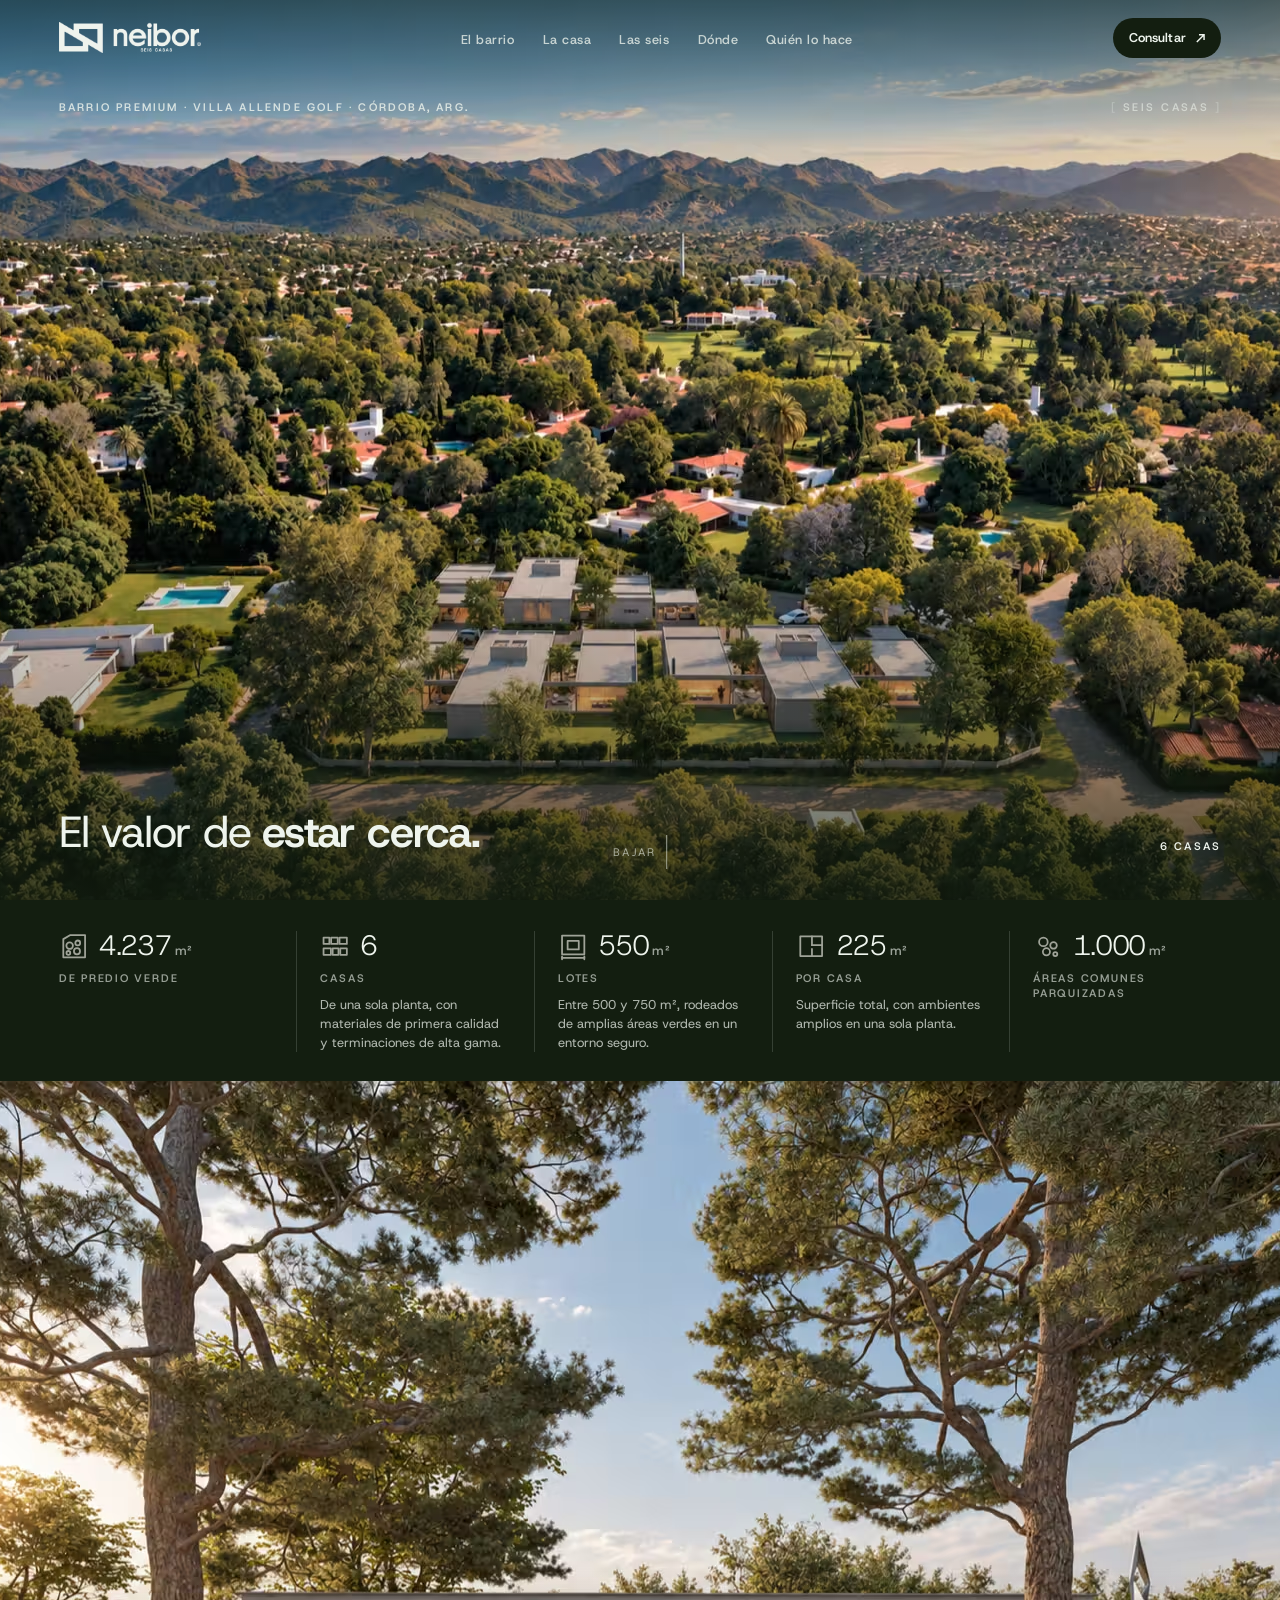
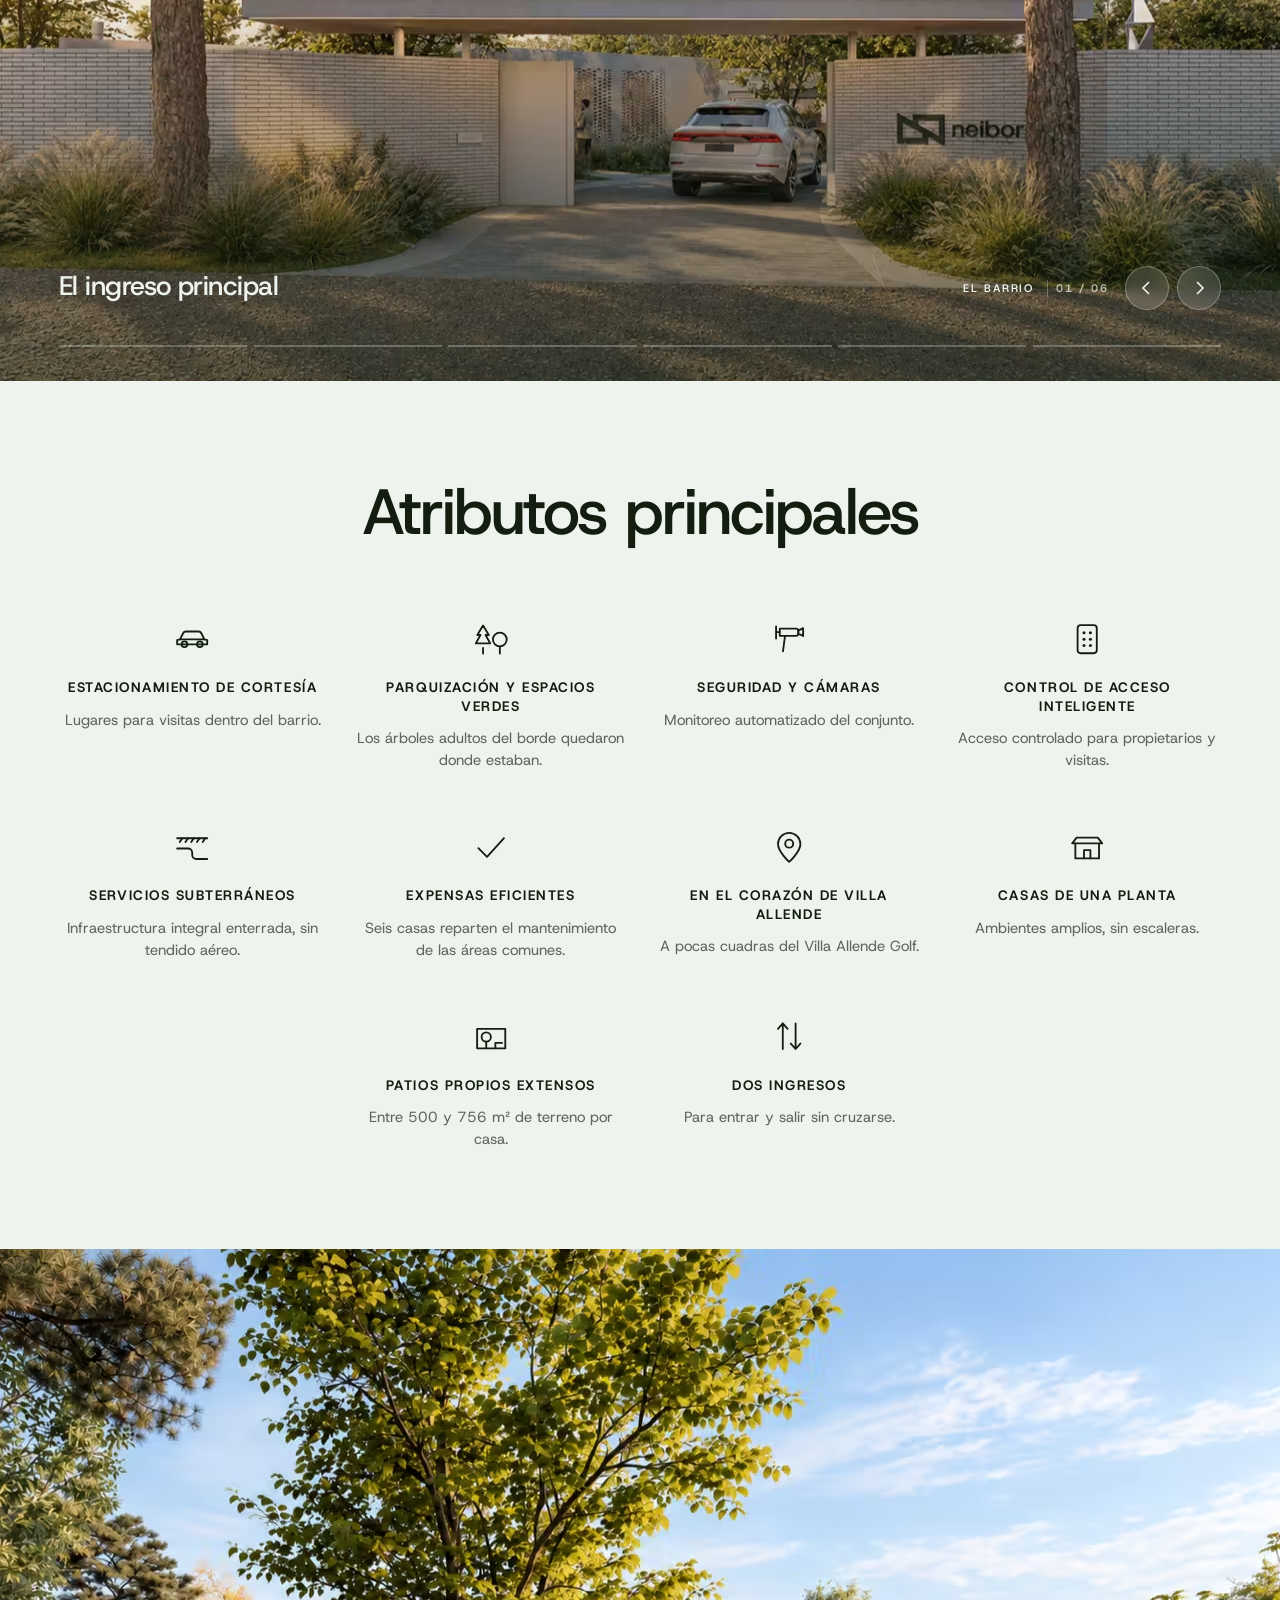
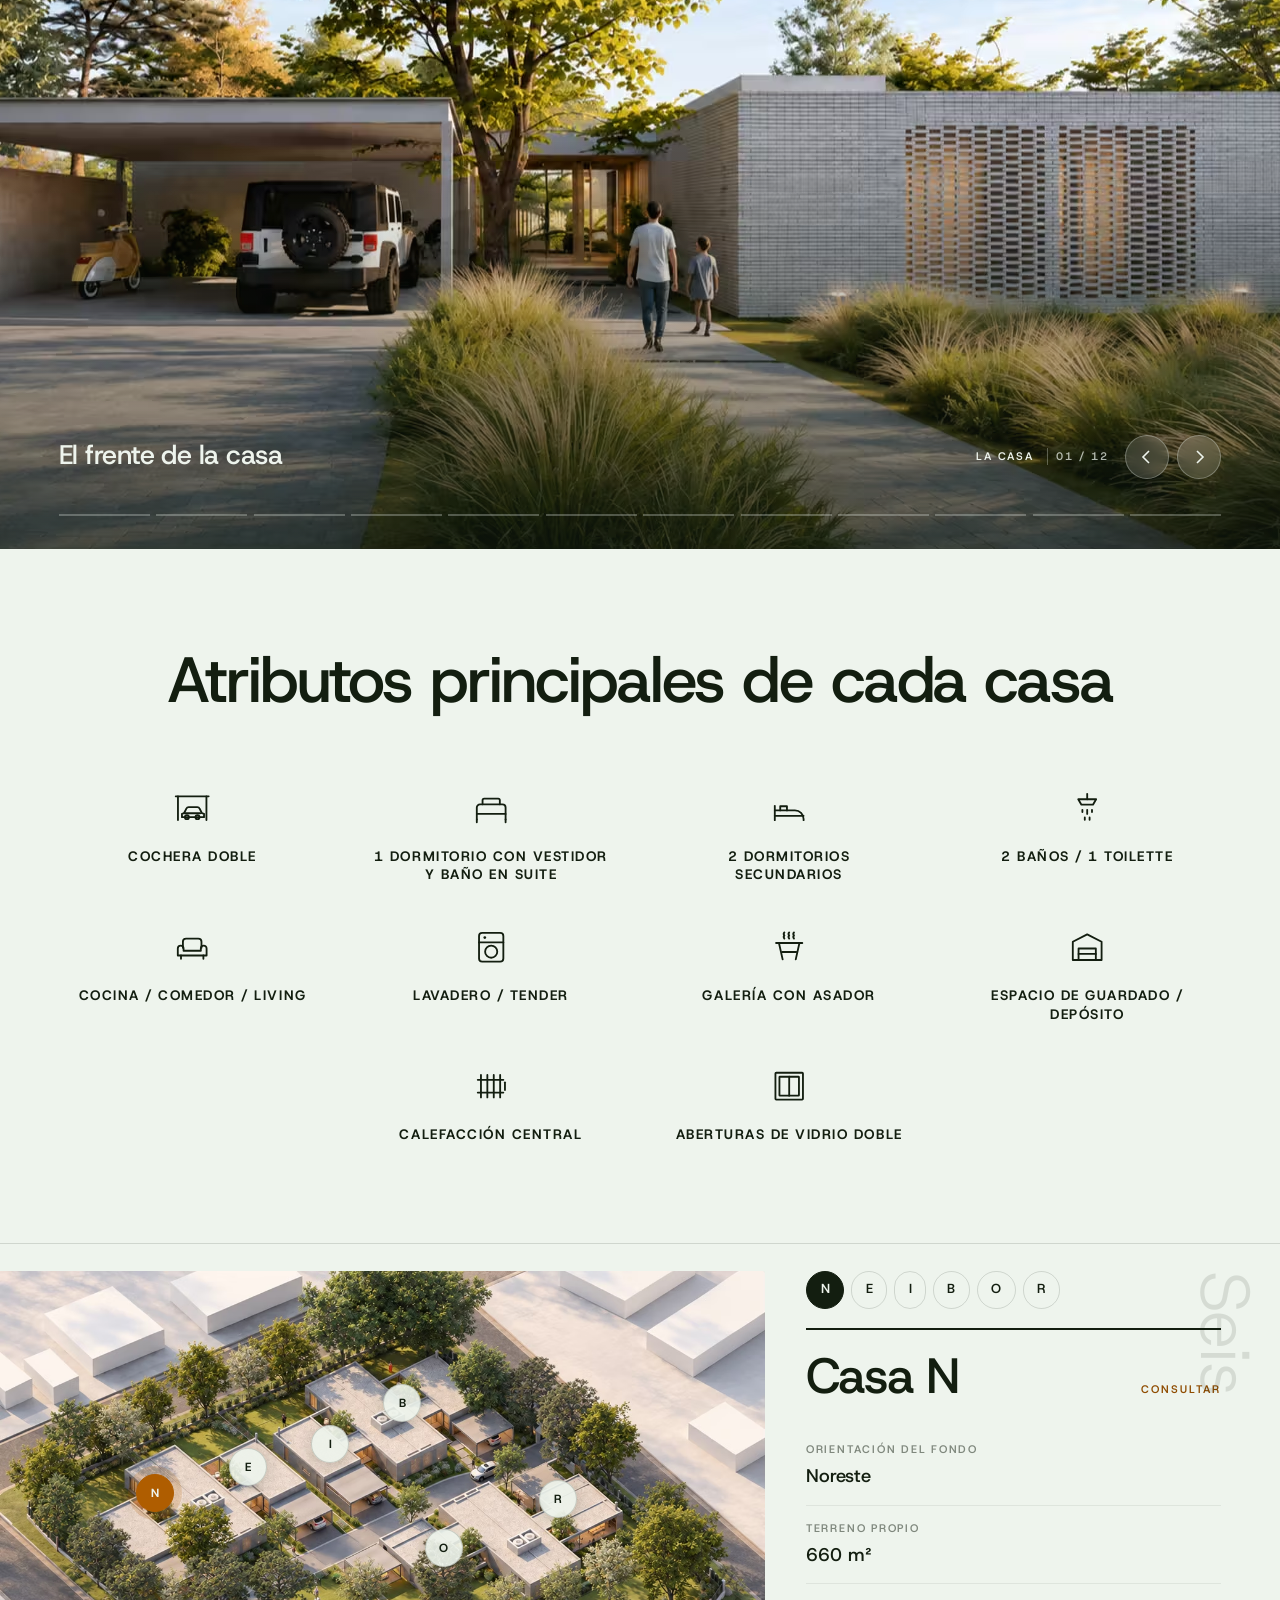
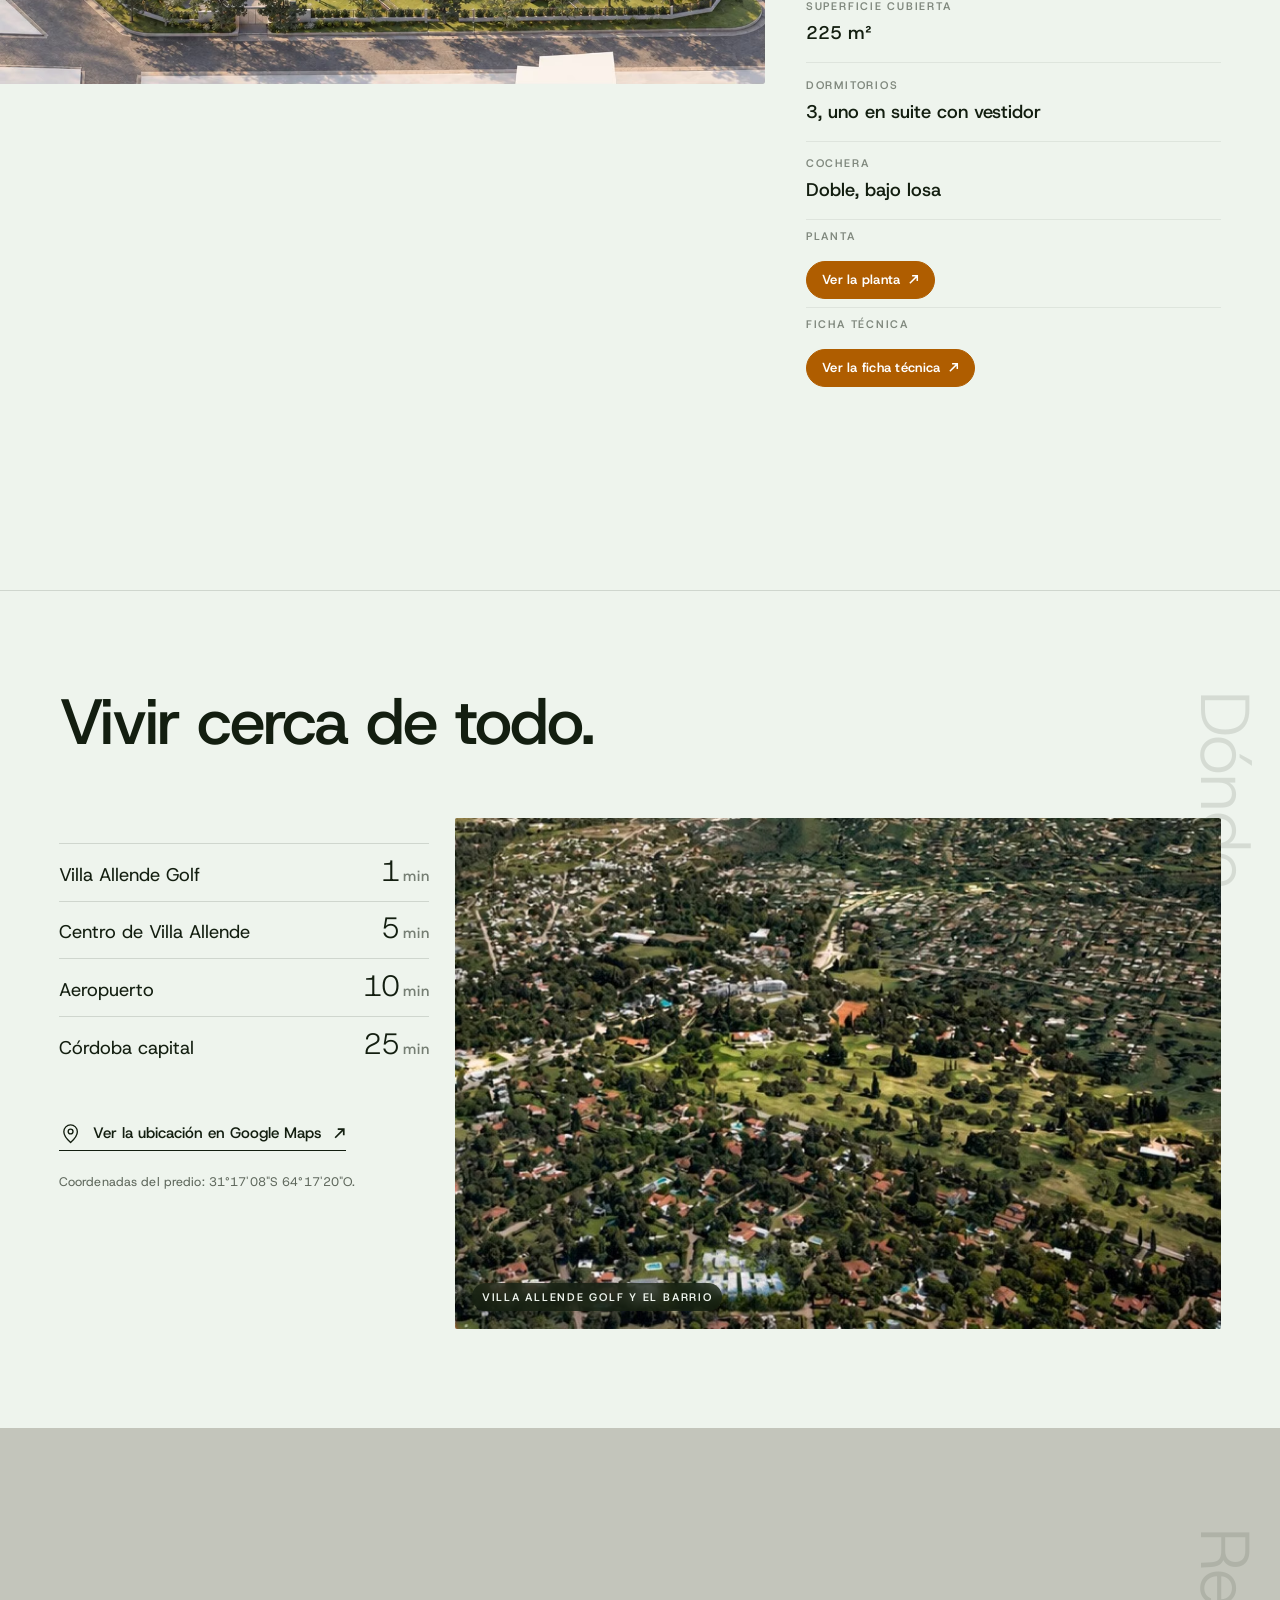
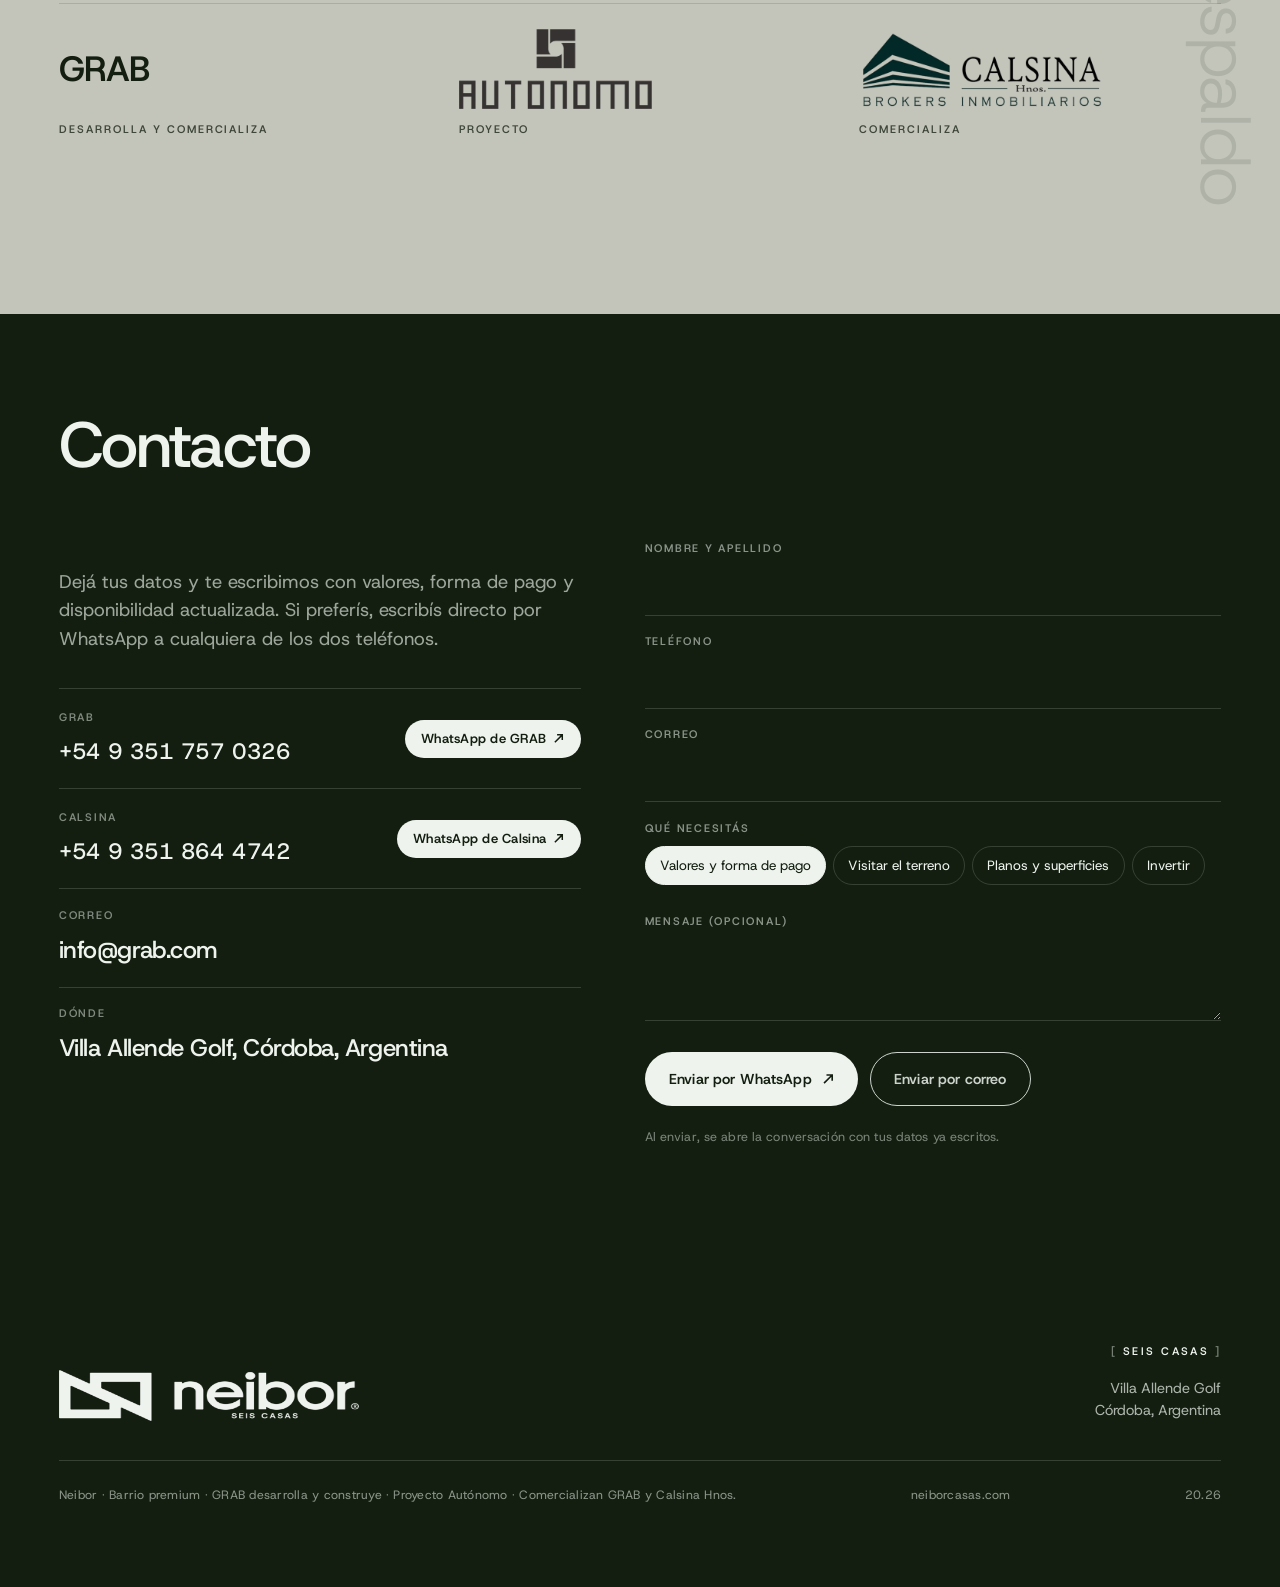
==== index.html @ 87a889fc "Contacto: los dos telefonos comerciales, cada uno con su WhatsApp Antes habia una sola fila de Whats" ====
<!doctype html>
<html lang="es-AR">
<head>
<meta charset="utf-8">
<meta name="viewport" content="width=device-width, initial-scale=1">
<title>Neibor · Seis casas en Villa Allende Golf</title>
<meta name="description" content="Seis casas sobre una manzana entera de Villa Allende Golf, Córdoba. Cuatro calles alrededor, calle interna propia y los árboles que ya estaban. Desarrolla GRAB.">
<link rel="icon" href="favicon.svg" type="image/svg+xml">
<meta name="theme-color" content="#26332d">
<meta property="og:title" content="Neibor · Seis casas en Villa Allende Golf">
<meta property="og:description" content="Técnicamente, un desarrollo. Emocionalmente, un barrio. Seis casas en una manzana de Villa Allende Golf, Córdoba.">
<meta property="og:image" content="https://neiborcasas.com/img/hero-aerea-ancha.jpg">
<meta property="og:image:width" content="1672">
<meta property="og:image:height" content="941">
<meta property="og:url" content="https://neiborcasas.com/">
<!-- El canonical, og:url y og:image de arriba son los tres unicos lugares donde
     esta escrita la direccion del sitio. og:url y og:image son los que usan
     WhatsApp y Facebook para armar la vista previa del enlace, asi que tienen
     que apuntar al dominio y no a la direccion de Cloudflare. -->
<link rel="canonical" href="https://neiborcasas.com/">

<!-- Datos estructurados. Google los lee para entender de que se trata la
     pagina y de donde es. Va solo lo confirmado: no estan ni el precio, que
     todavia no llego, ni la superficie de 225 m2, porque el hero la llama
     total y la ficha la llama cubierta y eso sigue sin resolverse. -->
<script type="application/ld+json">
{
  "@context": "https://schema.org",
  "@graph": [
    {
      "@type": "Organization",
      "@id": "https://neiborcasas.com/#grab",
      "name": "GRAB",
      "description": "Desarrolla y construye Neibor."
    },
    {
      "@type": "WebSite",
      "@id": "https://neiborcasas.com/#sitio",
      "url": "https://neiborcasas.com/",
      "name": "Neibor",
      "inLanguage": "es-AR"
    },
    {
      "@type": "RealEstateListing",
      "@id": "https://neiborcasas.com/#neibor",
      "url": "https://neiborcasas.com/",
      "name": "Neibor, seis casas en Villa Allende Golf",
      "description": "Seis casas sobre una manzana entera de Villa Allende Golf, Córdoba. Cuatro calles alrededor, calle interna propia y los árboles que ya estaban.",
      "image": "https://neiborcasas.com/img/hero-aerea-ancha.jpg",
      "inLanguage": "es-AR",
      "isPartOf": {
        "@id": "https://neiborcasas.com/#sitio"
      },
      "provider": {
        "@id": "https://neiborcasas.com/#grab"
      },
      "about": {
        "@type": "SingleFamilyResidence",
        "name": "Las casas de Neibor",
        "numberOfBedrooms": 3,
        "address": {
          "@type": "PostalAddress",
          "addressLocality": "Villa Allende",
          "addressRegion": "Córdoba",
          "addressCountry": "AR"
        },
        "geo": {
          "@type": "GeoCoordinates",
          "latitude": -31.285555,
          "longitude": -64.288894
        }
      }
    }
  ]
}
</script>
<meta property="og:site_name" content="Neibor">
<meta name="twitter:card" content="summary_large_image">
<meta property="og:type" content="website">
<meta property="og:locale" content="es_AR">
<link rel="preconnect" href="https://fonts.googleapis.com">
<link rel="preconnect" href="https://fonts.gstatic.com" crossorigin>
<link rel="stylesheet" href="https://fonts.googleapis.com/css2?family=Host+Grotesk:wght@300;400;500;600;700&display=swap">
<link rel="stylesheet" href="css/site.css?v=f9978d32">
<!-- La imagen del hero arranca junto con la hoja de estilos -->
<link rel="preload" as="image" type="image/avif" href="img/hero-aerea-ancha-m.avif" media="(max-width: 760px)" fetchpriority="high">
<link rel="preload" as="image" type="image/avif" href="img/hero-aerea-ancha.avif" media="(min-width: 761px)" fetchpriority="high">
<script>
/* Red de seguridad de las imagenes.
   Dentro de un <picture>, cuando la fuente elegida falla el navegador no
   prueba con la siguiente: deja el hueco vacio para siempre. Aca se tiran
   las <source> y se vuelve a pedir el JPEG del propio <img>.
   Va en el <head> y no al pie: las imagenes que no esperan (la del hero y
   la primera de cada galeria) fallan antes de que corra el script del
   final, y ahi no habria nadie escuchando. Los errores de <img> no
   burbujean, asi que se escucha en captura. */
(function () {
  function rescatar(img) {
    if (!img || img.tagName !== 'IMG' || img.getAttribute('data-rescatada')) return;
    var pic = img.parentElement;
    if (!pic || pic.tagName !== 'PICTURE') return;
    var src = img.getAttribute('src');
    if (!src) return;
    img.setAttribute('data-rescatada', '1');
    var fuentes = pic.querySelectorAll('source');
    for (var i = 0; i < fuentes.length; i++) pic.removeChild(fuentes[i]);
    img.removeAttribute('srcset');
    img.setAttribute('src', src + (src.indexOf('?') < 0 ? '?r' : '&r'));
  }
  document.addEventListener('error', function (e) { rescatar(e.target); }, true);
  /* Hay una falla peor que la de arriba y no avisa de ninguna manera: un
     AVIF que declara su medida en la cabecera y no trae imagen adentro.
     El navegador dispara load, naturalWidth da el numero correcto y en
     pantalla no se ve nada. Pasa con los que saca sips arriba de unos 1000
     pixeles cuando alguna medida es impar. La unica forma de detectarlo es
     dibujarlo y mirar si salio algo. */
  function vacia(img) {
    if ((img.currentSrc || '').indexOf('.avif') < 0) return false;
    try {
      var c = document.createElement('canvas');
      c.width = c.height = 8;
      var x = c.getContext('2d');
      x.drawImage(img, 0, 0, 8, 8);
      var d = x.getImageData(0, 0, 8, 8).data;
      for (var p = 3; p < d.length; p += 4) if (d[p] > 10) return false;
      return true;
    } catch (e) { return false; }
  }

  /* Segunda pasada, por si algo quedo roto sin que el evento llegara. */
  function barrer() {
    var im = document.images;
    for (var i = 0; i < im.length; i++) {
      if (!im[i].complete) continue;
      if (im[i].naturalWidth === 0 || vacia(im[i])) rescatar(im[i]);
    }
  }
  /* Y en cuanto cada una termina, sin esperar a las pasadas de abajo. */
  document.addEventListener('load', function (e) {
    var o = e.target;
    if (o && o.tagName === 'IMG' && o.naturalWidth && vacia(o)) rescatar(o);
  }, true);
  document.addEventListener('DOMContentLoaded', barrer);
  window.addEventListener('load', barrer);
  setTimeout(barrer, 4000);

  /* Con ?revisar en la direccion, la pagina se mide a si misma y muestra el
     resultado encima. Es para mirar la pagina de verdad y no una copia
     dentro de un marco, que puede comportarse distinto. */
  if (location.search.indexOf('revisar') > -1) {
    window.addEventListener('load', function () {
      setTimeout(function () {
        var im = document.images, fil = [], malas = 0;
        for (var i = 0; i < im.length; i++) {
          var o = im[i];
          if (!o.getAttribute('src')) continue;
          var c = o.getBoundingClientRect();
          var an = Math.round(c.width), al = Math.round(c.height);
          var arch = (o.currentSrc || o.src).split('/').pop().split('?')[0];
          var mal = (o.complete && !o.naturalWidth) ||
                    (o.currentSrc && o.offsetParent !== null && (an < 2 || al < 2));
          if (mal) malas++;
          fil.push('<tr style="color:' + (mal ? '#ff8a8a' : '#cfe8cf') + '">' +
            '<td style="padding:1px 8px 1px 0">' + arch + '</td>' +
            '<td style="padding:1px 8px 1px 0">' + (o.naturalWidth ? o.naturalWidth + 'px' :
              (o.complete ? 'NO ABRE' : (o.currentSrc ? 'cargando' : 'espera turno'))) + '</td>' +
            '<td style="padding:1px 0">' + an + ' x ' + al + '</td></tr>');
        }
        var p = document.createElement('div');
        p.style.cssText = 'position:fixed;left:0;top:0;z-index:99999;max-height:100vh;overflow:auto;' +
          'background:rgba(8,14,7,.96);color:#cfe8cf;font:11px/1.4 ui-monospace,Menlo,monospace;' +
          'padding:10px 12px;max-width:min(560px,96vw);border-right:2px solid #8f4c00';
        p.innerHTML = '<div style="font-weight:700;margin-bottom:6px;color:#fff">' +
          'REVISION EN VIVO &middot; ventana ' + innerWidth + ' x ' + innerHeight +
          ' &middot; ' + im.length + ' imagenes &middot; ' +
          (malas ? '<span style="color:#ff8a8a">' + malas + ' CON PROBLEMA</span>' : 'todas bien') +
          '</div><table>' +
          '<tr style="opacity:.6"><td>archivo</td><td>abre</td><td>dibujada</td></tr>' +
          fil.join('') + '</table>';
        document.body.appendChild(p);
      }, 2500);
    });
  }
})();
</script>
</head>
<body>
<!-- ============================================================
     NEIBOR · Seis Casas · Villa Allende Golf, Córdoba, Argentina
     Landing de conversión. Identidad tomada del Brandbook V.26.
     Los datos marcados con la etiqueta "Pendiente" no estaban en
     el material entregado y no fueron inventados.
     ============================================================ -->

<a class="btn" href="#contenido" style="position:absolute;left:-9999px;top:0" onfocus="this.style.left='1rem';this.style.top='1rem';this.style.zIndex='99'" onblur="this.style.left='-9999px'">Ir al contenido</a>

<svg width="0" height="0" style="position:absolute" aria-hidden="true" focusable="false"><defs>
  <symbol id="i-auto" viewBox="0 0 24 24"><path d="M2.6 15.2v-2.6l1.8-.5 1.9-3.8A2 2 0 0 1 8.1 7.2h7.8a2 2 0 0 1 1.8 1.1l1.9 3.8 1.8.5v2.6z"/><path d="M4.4 12.1h15.2"/><circle cx="7.2" cy="15.2" r="1.8"/><circle cx="16.8" cy="15.2" r="1.8"/></symbol>
  <symbol id="i-arboles" viewBox="0 0 24 24"><path d="M6.9 21v-3.6"/><path d="M6.9 3.4 3.3 9.4h2L2.4 14.6h9L8.5 9.4h2z"/><path d="M17.4 21v-4.4"/><circle cx="17.4" cy="12.2" r="4.3"/></symbol>
  <symbol id="i-camara" viewBox="0 0 24 24"><path d="M3.8 4v7.6M3.8 7.6h2.3"/><path d="M6.1 5.4h10.2a1.4 1.4 0 0 1 1.4 1.4v1.7a1.4 1.4 0 0 1-1.4 1.4H6.1z"/><path d="m17.7 6.6 3-1.5v4.9l-3-1.5z"/><path d="M9.4 9.9 8.1 19.6"/></symbol>
  <symbol id="i-acceso" viewBox="0 0 24 24"><rect x="6" y="3.2" width="12" height="17.6" rx="2"/><circle cx="10" cy="8" r=".95" fill="currentColor" stroke="none"/><circle cx="14" cy="8" r=".95" fill="currentColor" stroke="none"/><circle cx="10" cy="12" r=".95" fill="currentColor" stroke="none"/><circle cx="14" cy="12" r=".95" fill="currentColor" stroke="none"/><circle cx="10" cy="16" r=".95" fill="currentColor" stroke="none"/><circle cx="14" cy="16" r=".95" fill="currentColor" stroke="none"/></symbol>
  <symbol id="i-servicios" viewBox="0 0 24 24"><path d="M2.6 6.4h18.8"/><path d="m4.2 8.7 1.6-2.3M7.8 8.7l1.6-2.3M11.4 8.7 13 6.4M15 8.7l1.6-2.3M18.6 8.7l1.6-2.3"/><path d="M2.6 12.8h6.8a2.6 2.6 0 0 1 2.6 2.6v1.4a2.6 2.6 0 0 0 2.6 2.6h6.8"/></symbol>
  <symbol id="i-check" viewBox="0 0 24 24"><path d="M4 12.6 9.4 18 20 6.4"/></symbol>
  <symbol id="i-pin" viewBox="0 0 24 24"><path d="M12 21.2c0 0 7-6.4 7-11.2a7 7 0 1 0-14 0c0 4.8 7 11.2 7 11.2z"/><circle cx="12" cy="9.8" r="2.5"/></symbol>
  <symbol id="i-planta" viewBox="0 0 24 24"><path d="M2.6 9.6 5.4 6h13.2l2.8 3.6z"/><path d="M4.6 9.6V19h14.8V9.6"/><path d="M10 19v-5.2h4V19"/></symbol>
  <symbol id="i-patio" viewBox="0 0 24 24"><path d="M3.2 7.4h17.6v12.2H3.2z"/><circle cx="8.9" cy="12.5" r="2.9"/><path d="M8.9 19.6v-4.2"/><path d="M14.6 19.6v-3.4M14.6 16.2h4.2"/></symbol>
  <symbol id="i-ingresos" viewBox="0 0 24 24"><path d="M8 20V4M8 4 5 7.4M8 4l3 3.4"/><path d="M16 4v16M16 20l-3-3.4M16 20l3-3.4"/></symbol>
  <symbol id="i-suite" viewBox="0 0 24 24"><path d="M3 19v-7.4a2 2 0 0 1 2-2h14a2 2 0 0 1 2 2V19"/><path d="M3 15.6h18"/><path d="M6.6 9.6V7a1 1 0 0 1 1-1h8.8a1 1 0 0 1 1 1v2.6"/><path d="M3 19v1.8M21 19v1.8"/></symbol>
  <symbol id="i-cama" viewBox="0 0 24 24"><path d="M3 19.5v-9"/><path d="M3 13.4h12.6a5.4 5.4 0 0 1 5.4 5.4v.7"/><path d="M6.4 13.4v-2.6h4.2v2.6"/><path d="M3 16.8h18"/></symbol>
  <symbol id="i-ducha" viewBox="0 0 24 24"><path d="M12 3v3.4"/><path d="M6.4 6.4h11.2l-2 3.4H8.4z"/><path d="M9 13v1.4M12 13v2.6M15 13v1.4M10.5 17.8v1.4M13.5 17.8v1.4"/></symbol>
  <symbol id="i-sofa" viewBox="0 0 24 24"><path d="M3 17.2v-4.4a1.8 1.8 0 0 1 3.6 0v1.4h10.8v-1.4a1.8 1.8 0 0 1 3.6 0v4.4z"/><path d="M6.2 12.4V8.6a2 2 0 0 1 2-2h7.6a2 2 0 0 1 2 2v3.8"/><path d="M5 17.2v2M19 17.2v2"/></symbol>
  <symbol id="i-lavadero" viewBox="0 0 24 24"><rect x="4.4" y="3" width="15.2" height="18" rx="2"/><path d="M4.4 9h15.2"/><circle cx="12" cy="14.8" r="3.8"/><circle cx="8" cy="6" r=".85" fill="currentColor" stroke="none"/></symbol>
  <symbol id="i-parrilla" viewBox="0 0 24 24"><path d="M3.8 9.4h16.4"/><path d="m5.6 9.4 2.3 10.2M18.4 9.4l-2.3 10.2"/><path d="M7.6 15h8.8"/><path d="M9 6.6c-.9-1 0-1.9 0-1.9s-.9-.9 0-1.9M12 6.6c-.9-1 0-1.9 0-1.9s-.9-.9 0-1.9M15 6.6c-.9-1 0-1.9 0-1.9s-.9-.9 0-1.9"/></symbol>
  <symbol id="i-deposito" viewBox="0 0 24 24"><path d="M3 20V8.6L12 4l9 4.6V20z"/><path d="M6.6 20v-7.2h10.8V20"/><path d="M6.6 16.2h10.8"/></symbol>
  <symbol id="i-radiador" viewBox="0 0 24 24"><path d="M5.6 5v14M9.6 5v14M13.6 5v14M17.6 5v14"/><path d="M3.6 8h16M3.6 16h16"/><path d="M20.6 9.6v4.8"/></symbol>
  <symbol id="i-cochera" viewBox="0 0 24 24"><path d="M1.7 4.6h20.6"/><path d="M3.1 4.6v14.8M20.9 4.6v14.8"/><path d="M5.6 17.6v-2.1l1.3-.35 1.45-2.9a1.6 1.6 0 0 1 1.45-.9h5.4a1.6 1.6 0 0 1 1.45.9l1.45 2.9 1.3.35v2.1z"/><path d="M7 15.15h10"/><circle cx="8.7" cy="17.6" r="1.25"/><circle cx="15.3" cy="17.6" r="1.25"/></symbol>
  <symbol id="i-ventana" viewBox="0 0 24 24"><rect x="3.4" y="3.6" width="17.2" height="16.8" rx=".5"/><rect x="5.9" y="6.1" width="12.2" height="11.8" rx=".3"/><path d="M12 6.1v11.8"/></symbol>
  <symbol id="i-predio" viewBox="0 0 24 24"><path d="M9 3.2H20.6V20.8H3.4V6.43Z"/><circle cx="8.4" cy="11.6" r="2.6"/><circle cx="14.8" cy="9.4" r="1.9"/><circle cx="14.2" cy="16" r="2.4"/><circle cx="7.4" cy="17.3" r="1.5"/></symbol>
  <symbol id="i-casas" viewBox="0 0 24 24"><path d="M2.8 5.2H7.4V10.2H2.8Z"/><path d="M8.8 5.2H14V10.2H8.8Z"/><path d="M15.4 5.2H21.2V10.2H15.4Z"/><path d="M2.8 13.8H8.6V18.8H2.8Z"/><path d="M10 13.8H14.6V18.8H10Z"/><path d="M16 13.8H21.2V18.8H16Z"/></symbol>
  <symbol id="i-lote" viewBox="0 0 24 24"><path d="M3.2 3.6H20.8V18.4H3.2Z"/><path d="M7.6 7.8H16.4V14.6H7.6Z"/><path d="M3.2 21.2h17.6"/><path d="M3.2 20v2.4M20.8 20v2.4"/></symbol>
  <symbol id="i-superficie" viewBox="0 0 24 24"><path d="M3.4 4.2H20.6V19.8H3.4Z"/><path d="M12.6 4.2v7M12.6 14.2v5.6"/><path d="M12.6 11.2h8"/></symbol>
  <symbol id="i-comunes" viewBox="0 0 24 24"><circle cx="8.2" cy="8.6" r="3.4"/><circle cx="16.2" cy="11.4" r="2.6"/><circle cx="10.6" cy="16.4" r="2.8"/><circle cx="17.6" cy="18.2" r="1.6"/></symbol>
</defs></svg>

<header class="cabecera" id="cabecera">
  <a class="cabecera__logo" href="#" aria-label="Neibor, seis casas. Inicio">
    <picture><source type="image/avif" srcset="img/logo-neibor-paper-m.avif"><source type="image/png" srcset="img/logo-neibor-paper-m.png"><img src="img/logo-neibor-paper-m.png" alt="Neibor. Seis casas." width="260" height="56"></picture>
  </a>
  <nav aria-label="Secciones">
    <ul class="menu">
      <li><a href="#exteriores">El barrio</a></li>
      <li><a href="#galeria">La casa</a></li>
      <li><a href="#seis">Las seis</a></li>
      <li><a href="#donde">Dónde</a></li>
      <li><a href="#quien">Quién lo hace</a></li>
    </ul>
  </nav>
  <div class="cabecera__cta">
    <a class="btn" data-wa="Hola, vi la web de Neibor y quiero información de las seis casas." href="#contacto">Consultar<svg class="flecha" viewBox="0 0 12 12" aria-hidden="true" fill="none" stroke="currentColor" stroke-width="1.6"><path d="M2 10 L10 2 M4.4 2 H10 V7.6"/></svg></a>
  </div>
</header>

<main id="contenido">

<!-- ================= HERO ================= -->
<section class="hero hero--mixto" aria-label="Neibor, seis casas en Villa Allende Golf">
  <div class="hero__media">
    <picture><source type="image/avif" media="(max-width: 760px)" srcset="img/hero-aerea-ancha-m.avif"><source type="image/avif" srcset="img/hero-aerea-ancha.avif"><source media="(max-width: 760px)" srcset="img/hero-aerea-ancha-m.jpg"><img src="img/hero-aerea-ancha.jpg" alt="Vista aérea de Neibor al atardecer: las seis casas sobre su manzana, la arboleda de Villa Allende Golf alrededor y las Sierras Chicas en el horizonte." width="1672" height="941" fetchpriority="high"></picture>

  <div class="hero__capa">
    <div class="hero__meta">
      <span>Barrio premium · Villa Allende Golf · Córdoba, Arg.</span>
      <span class="corchete">Seis casas</span>
    </div>
    <div class="hero__fila"></div>
    <h1 class="hero__titular rev">El valor de <b>estar cerca.</b></h1>
    <p class="hero__apunte rev rev-d1">6 casas</p>
    <span class="desplazar" aria-hidden="true">Bajar <i></i></span>
  </div>
  </div>

  <div class="hero__pie">
    <ul class="datos rev">
      <li>
        <p class="dato__n"><svg class="ico dato__ico" aria-hidden="true"><use href="#i-predio"></use></svg>4.237<span class="dato__u">m²</span></p>
        <p class="dato__t">De predio verde</p>
      </li>
      <li>
        <p class="dato__n"><svg class="ico dato__ico" aria-hidden="true"><use href="#i-casas"></use></svg>6</p>
        <p class="dato__t">Casas</p>
        <p class="dato__d">De una sola planta, con materiales de primera calidad y terminaciones de alta gama.</p>
      </li>
      <li>
        <p class="dato__n"><svg class="ico dato__ico" aria-hidden="true"><use href="#i-lote"></use></svg>550<span class="dato__u">m²</span></p>
        <p class="dato__t">Lotes</p>
        <p class="dato__d">Entre 500 y 750 m², rodeados de amplias áreas verdes en un entorno seguro.</p>
      </li>
      <li>
        <p class="dato__n"><svg class="ico dato__ico" aria-hidden="true"><use href="#i-superficie"></use></svg>225<span class="dato__u">m²</span></p>
        <p class="dato__t">Por casa</p>
        <p class="dato__d">Superficie total, con ambientes amplios en una sola planta.</p>
      </li>
      <li>
        <p class="dato__n"><svg class="ico dato__ico" aria-hidden="true"><use href="#i-comunes"></use></svg>1.000<span class="dato__u">m²</span></p>
        <p class="dato__t">Áreas comunes parquizadas</p>
      </li>
    </ul>
  </div>
</section>

<!-- ================= GALERÍA · EL BARRIO ================= -->
<section class="galeria" id="exteriores" data-galeria aria-roledescription="carrusel" aria-label="El barrio en imágenes">
  <div class="galeria__pista" data-pista>
    <figure class="galeria__slide" style="margin:0">
      <button class="galeria__abrir" type="button" data-gal="0" aria-label="Ampliar la imagen: El ingreso principal"><picture><source type="image/avif" media="(max-width: 760px)" srcset="img/ext-ingreso-principal-m.avif"><source type="image/avif" srcset="img/ext-ingreso-principal.avif"><source media="(max-width: 760px)" srcset="img/ext-ingreso-principal-m.jpg"><img src="img/ext-ingreso-principal.jpg" alt="Ingreso principal al barrio: dos muros de ladrillo claro con el logo de Neibor y una viga horizontal que cruza sobre el camino, entre pinos grandes." width="1672" height="941" decoding="async"></picture><span class="galeria__lupa" aria-hidden="true"><svg viewBox="0 0 24 24" fill="none" stroke="currentColor" stroke-width="1.5" stroke-linecap="round" stroke-linejoin="round"><path d="M14.6 3.4h6v6M9.4 20.6h-6v-6M20.6 3.4 14 10M3.4 20.6 10 14"/></svg></span></button>
      <figcaption>El ingreso principal</figcaption>
    </figure>
    <figure class="galeria__slide" style="margin:0">
      <button class="galeria__abrir" type="button" data-gal="1" aria-label="Ampliar la imagen: La calle interna"><picture><source type="image/avif" media="(max-width: 760px)" srcset="img/ext-calle-interna-m.avif"><source type="image/avif" srcset="img/ext-calle-interna.avif"><source media="(max-width: 760px)" srcset="img/ext-calle-interna-m.jpg"><img src="img/ext-calle-interna.jpg" alt="La calle interna al atardecer, con las cocheras cubiertas a un lado, los canteros al borde del pavimento y dos personas caminando." width="1672" height="941" loading="lazy" decoding="async"></picture><span class="galeria__lupa" aria-hidden="true"><svg viewBox="0 0 24 24" fill="none" stroke="currentColor" stroke-width="1.5" stroke-linecap="round" stroke-linejoin="round"><path d="M14.6 3.4h6v6M9.4 20.6h-6v-6M20.6 3.4 14 10M3.4 20.6 10 14"/></svg></span></button>
      <figcaption>La calle interna</figcaption>
    </figure>
    <figure class="galeria__slide" style="margin:0">
      <button class="galeria__abrir" type="button" data-gal="2" aria-label="Ampliar la imagen: El ingreso secundario"><picture><source type="image/avif" media="(max-width: 760px)" srcset="img/ext-ingreso-secundario-m.avif"><source type="image/avif" srcset="img/ext-ingreso-secundario.avif"><source media="(max-width: 760px)" srcset="img/ext-ingreso-secundario-m.jpg"><img src="img/ext-ingreso-secundario.jpg" alt="Ingreso secundario: el camino entre los dos muros de ladrillo con el logo de Neibor, enmarcado por los pinos." width="1672" height="941" loading="lazy" decoding="async"></picture><span class="galeria__lupa" aria-hidden="true"><svg viewBox="0 0 24 24" fill="none" stroke="currentColor" stroke-width="1.5" stroke-linecap="round" stroke-linejoin="round"><path d="M14.6 3.4h6v6M9.4 20.6h-6v-6M20.6 3.4 14 10M3.4 20.6 10 14"/></svg></span></button>
      <figcaption>El ingreso secundario</figcaption>
    </figure>
    <figure class="galeria__slide" style="margin:0">
      <button class="galeria__abrir" type="button" data-gal="3" aria-label="Ampliar la imagen: La calle al caer la tarde"><picture><source type="image/avif" media="(max-width: 760px)" srcset="img/ext-calle-atardecer-m.avif"><source type="image/avif" srcset="img/ext-calle-atardecer.avif"><source media="(max-width: 760px)" srcset="img/ext-calle-atardecer-m.jpg"><img src="img/ext-calle-atardecer.jpg" alt="La calle interna al atardecer, pavimentada en adoquín, con árboles jóvenes en el cantero central y las cocheras a los costados." width="1672" height="941" loading="lazy" decoding="async"></picture><span class="galeria__lupa" aria-hidden="true"><svg viewBox="0 0 24 24" fill="none" stroke="currentColor" stroke-width="1.5" stroke-linecap="round" stroke-linejoin="round"><path d="M14.6 3.4h6v6M9.4 20.6h-6v-6M20.6 3.4 14 10M3.4 20.6 10 14"/></svg></span></button>
      <figcaption>La calle al caer la tarde</figcaption>
    </figure>
    <figure class="galeria__slide" style="margin:0">
      <button class="galeria__abrir" type="button" data-gal="4" aria-label="Ampliar la imagen: El frente de la manzana"><picture><source type="image/avif" media="(max-width: 760px)" srcset="img/ext-frente-manzana-m.avif"><source type="image/avif" srcset="img/ext-frente-manzana.avif"><source media="(max-width: 760px)" srcset="img/ext-frente-manzana-m.jpg"><img src="img/ext-frente-manzana.jpg" alt="El frente de la manzana visto desde afuera: las casas bajas detrás de los árboles y una cochera cubierta sobre el borde." width="1672" height="941" loading="lazy" decoding="async"></picture><span class="galeria__lupa" aria-hidden="true"><svg viewBox="0 0 24 24" fill="none" stroke="currentColor" stroke-width="1.5" stroke-linecap="round" stroke-linejoin="round"><path d="M14.6 3.4h6v6M9.4 20.6h-6v-6M20.6 3.4 14 10M3.4 20.6 10 14"/></svg></span></button>
      <figcaption>El frente de la manzana</figcaption>
    </figure>
    <figure class="galeria__slide" style="margin:0">
      <button class="galeria__abrir" type="button" data-gal="5" aria-label="Ampliar la imagen: La manzana desde la calle"><picture><source type="image/avif" media="(max-width: 760px)" srcset="img/ext-frente-manzana-2-m.avif"><source type="image/avif" srcset="img/ext-frente-manzana-2.avif"><source media="(max-width: 760px)" srcset="img/ext-frente-manzana-2-m.jpg"><img src="img/ext-frente-manzana-2.jpg" alt="La manzana desde la calle: las casas de una planta entre los árboles, con las cocheras sobre el frente y el cielo abierto arriba." width="1672" height="941" loading="lazy" decoding="async"></picture><span class="galeria__lupa" aria-hidden="true"><svg viewBox="0 0 24 24" fill="none" stroke="currentColor" stroke-width="1.5" stroke-linecap="round" stroke-linejoin="round"><path d="M14.6 3.4h6v6M9.4 20.6h-6v-6M20.6 3.4 14 10M3.4 20.6 10 14"/></svg></span></button>
      <figcaption>La manzana desde la calle</figcaption>
    </figure>
  </div>
  <div class="galeria__nav">
    <span class="galeria__donde">El barrio</span>
    <p class="galeria__cuenta" data-cuenta aria-live="polite"></p>
    <button type="button" data-ant aria-label="Imagen anterior"><svg width="16" height="16" viewBox="0 0 16 16" fill="none" stroke="currentColor" stroke-width="1.6" aria-hidden="true"><path d="M10 2 4 8l6 6"/></svg></button>
    <button type="button" data-sig aria-label="Imagen siguiente"><svg width="16" height="16" viewBox="0 0 16 16" fill="none" stroke="currentColor" stroke-width="1.6" aria-hidden="true"><path d="M6 2l6 6-6 6"/></svg></button>
  </div>
  <div class="galeria__barra" data-barra aria-hidden="true"></div>
</section>

<!-- ================= AMENIDADES ================= -->
<section class="seccion seccion--clara amenidades" id="amenidades">
  <div class="envoltura">
    <h2 class="titulo titulo--centro rev">Atributos principales</h2>

    <ul class="amen rev rev-d1">
      <li>
        <svg class="ico amen__ico" aria-hidden="true"><use href="#i-auto"></use></svg>
        <h3>Estacionamiento de cortesía</h3>
        <p>Lugares para visitas dentro del barrio.</p>
      </li>
      <li>
        <svg class="ico amen__ico" aria-hidden="true"><use href="#i-arboles"></use></svg>
        <h3>Parquización y espacios verdes</h3>
        <p>Los árboles adultos del borde quedaron donde estaban.</p>
      </li>
      <li>
        <svg class="ico amen__ico" aria-hidden="true"><use href="#i-camara"></use></svg>
        <h3>Seguridad y cámaras</h3>
        <p>Monitoreo automatizado del conjunto.</p>
      </li>
      <li>
        <svg class="ico amen__ico" aria-hidden="true"><use href="#i-acceso"></use></svg>
        <h3>Control de acceso inteligente</h3>
        <p>Acceso controlado para propietarios y visitas.</p>
      </li>
      <li>
        <svg class="ico amen__ico" aria-hidden="true"><use href="#i-servicios"></use></svg>
        <h3>Servicios subterráneos</h3>
        <p>Infraestructura integral enterrada, sin tendido aéreo.</p>
      </li>
      <li>
        <svg class="ico amen__ico" aria-hidden="true"><use href="#i-check"></use></svg>
        <h3>Expensas eficientes</h3>
        <p>Seis casas reparten el mantenimiento de las áreas comunes.</p>
      </li>
      <li>
        <svg class="ico amen__ico" aria-hidden="true"><use href="#i-pin"></use></svg>
        <h3>En el corazón de Villa Allende</h3>
        <p>A pocas cuadras del Villa Allende Golf.</p>
      </li>
      <li>
        <svg class="ico amen__ico" aria-hidden="true"><use href="#i-planta"></use></svg>
        <h3>Casas de una planta</h3>
        <p>Ambientes amplios, sin escaleras.</p>
      </li>
      <li>
        <svg class="ico amen__ico" aria-hidden="true"><use href="#i-patio"></use></svg>
        <h3>Patios propios extensos</h3>
        <p>Entre 500 y 756 m² de terreno por casa.</p>
      </li>
      <li>
        <svg class="ico amen__ico" aria-hidden="true"><use href="#i-ingresos"></use></svg>
        <h3>Dos ingresos</h3>
        <p>Para entrar y salir sin cruzarse.</p>
      </li>
    </ul>
  </div>
</section>

<!-- ================= GALERÍA · LA CASA ================= -->
<section class="galeria" id="galeria" data-galeria aria-roledescription="carrusel" aria-label="La casa en imágenes">
  <div class="galeria__pista" data-pista>
    <figure class="galeria__slide" style="margin:0">
      <button class="galeria__abrir" type="button" data-gal="0" aria-label="Ampliar la imagen: El frente de la casa"><picture><source type="image/avif" media="(max-width: 760px)" srcset="img/casa-frente-m.avif"><source type="image/avif" srcset="img/casa-frente.avif"><source media="(max-width: 760px)" srcset="img/casa-frente-m.jpg"><img src="img/casa-frente.jpg" alt="Frente de la casa: la cochera cubierta a la izquierda, el volumen de ladrillo claro con los paños de celosía y el camino de ingreso entre las gramíneas." width="1672" height="941" decoding="async"></picture><span class="galeria__lupa" aria-hidden="true"><svg viewBox="0 0 24 24" fill="none" stroke="currentColor" stroke-width="1.5" stroke-linecap="round" stroke-linejoin="round"><path d="M14.6 3.4h6v6M9.4 20.6h-6v-6M20.6 3.4 14 10M3.4 20.6 10 14"/></svg></span></button>
      <figcaption>El frente de la casa</figcaption>
    </figure>
    <figure class="galeria__slide" style="margin:0">
      <button class="galeria__abrir" type="button" data-gal="1" aria-label="Ampliar la imagen: La casa al atardecer"><picture><source type="image/avif" media="(max-width: 760px)" srcset="img/casa-atardecer-m.avif"><source type="image/avif" srcset="img/casa-atardecer.avif"><source media="(max-width: 760px)" srcset="img/casa-atardecer-m.jpg"><img src="img/casa-atardecer.jpg" alt="La casa al atardecer desde el jardín: la galería abierta de lado a lado, el interior iluminado y el césped por delante." width="1672" height="941" loading="lazy" decoding="async"></picture><span class="galeria__lupa" aria-hidden="true"><svg viewBox="0 0 24 24" fill="none" stroke="currentColor" stroke-width="1.5" stroke-linecap="round" stroke-linejoin="round"><path d="M14.6 3.4h6v6M9.4 20.6h-6v-6M20.6 3.4 14 10M3.4 20.6 10 14"/></svg></span></button>
      <figcaption>La casa al atardecer</figcaption>
    </figure>
    <figure class="galeria__slide" style="margin:0">
      <button class="galeria__abrir" type="button" data-gal="2" aria-label="Ampliar la imagen: El ingreso a la casa"><picture><source type="image/avif" media="(max-width: 760px)" srcset="img/casa-ingreso-m.avif"><source type="image/avif" srcset="img/casa-ingreso.avif"><source media="(max-width: 760px)" srcset="img/casa-ingreso-m.jpg"><img src="img/casa-ingreso.jpg" alt="Ingreso a la casa: el camino entre dos muros, uno de ladrillo calado, hacia la puerta vidriada con marco de madera, con la vista pasante hacia el fondo." width="1672" height="941" loading="lazy" decoding="async"></picture><span class="galeria__lupa" aria-hidden="true"><svg viewBox="0 0 24 24" fill="none" stroke="currentColor" stroke-width="1.5" stroke-linecap="round" stroke-linejoin="round"><path d="M14.6 3.4h6v6M9.4 20.6h-6v-6M20.6 3.4 14 10M3.4 20.6 10 14"/></svg></span></button>
      <figcaption>El ingreso a la casa</figcaption>
    </figure>
    <figure class="galeria__slide" style="margin:0">
      <button class="galeria__abrir" type="button" data-gal="3" aria-label="Ampliar la imagen: El comedor"><picture><source type="image/avif" media="(max-width: 760px)" srcset="img/casa-comedor-m.avif"><source type="image/avif" srcset="img/casa-comedor.avif"><source media="(max-width: 760px)" srcset="img/casa-comedor-m.jpg"><img src="img/casa-comedor.jpg" alt="Comedor con mesa larga de madera y sillas de respaldo curvo, abierto por un paño de vidrio al patio con el olivo, y el estar a continuación." width="1672" height="941" loading="lazy" decoding="async"></picture><span class="galeria__lupa" aria-hidden="true"><svg viewBox="0 0 24 24" fill="none" stroke="currentColor" stroke-width="1.5" stroke-linecap="round" stroke-linejoin="round"><path d="M14.6 3.4h6v6M9.4 20.6h-6v-6M20.6 3.4 14 10M3.4 20.6 10 14"/></svg></span></button>
      <figcaption>El comedor</figcaption>
    </figure>
    <figure class="galeria__slide" style="margin:0">
      <button class="galeria__abrir" type="button" data-gal="4" aria-label="Ampliar la imagen: La cocina"><picture><source type="image/avif" media="(max-width: 760px)" srcset="img/casa-cocina-m.avif"><source type="image/avif" srcset="img/casa-cocina.avif"><source media="(max-width: 760px)" srcset="img/casa-cocina-m.jpg"><img src="img/casa-cocina.jpg" alt="Cocina con isla de madera y tres banquetas, frentes de roble de piso a techo, ventana corrida sobre la mesada y salida vidriada al jardín." width="1536" height="1024" loading="lazy" decoding="async"></picture><span class="galeria__lupa" aria-hidden="true"><svg viewBox="0 0 24 24" fill="none" stroke="currentColor" stroke-width="1.5" stroke-linecap="round" stroke-linejoin="round"><path d="M14.6 3.4h6v6M9.4 20.6h-6v-6M20.6 3.4 14 10M3.4 20.6 10 14"/></svg></span></button>
      <figcaption>La cocina</figcaption>
    </figure>
    <figure class="galeria__slide" style="margin:0">
      <button class="galeria__abrir" type="button" data-gal="5" aria-label="Ampliar la imagen: El living"><picture><source type="image/avif" media="(max-width: 760px)" srcset="img/casa-living-m.avif"><source type="image/avif" srcset="img/casa-living.avif"><source media="(max-width: 760px)" srcset="img/casa-living-m.jpg"><img src="img/casa-living.jpg" alt="Estar con sofá en ele frente al televisor, revestimiento de madera en la pared del fondo y la ventana con cortina hacia el jardín." width="1672" height="941" loading="lazy" decoding="async"></picture><span class="galeria__lupa" aria-hidden="true"><svg viewBox="0 0 24 24" fill="none" stroke="currentColor" stroke-width="1.5" stroke-linecap="round" stroke-linejoin="round"><path d="M14.6 3.4h6v6M9.4 20.6h-6v-6M20.6 3.4 14 10M3.4 20.6 10 14"/></svg></span></button>
      <figcaption>El living</figcaption>
    </figure>
    <figure class="galeria__slide" style="margin:0">
      <button class="galeria__abrir" type="button" data-gal="6" aria-label="Ampliar la imagen: El living al atardecer"><picture><source type="image/avif" media="(max-width: 760px)" srcset="img/casa-living-2-m.avif"><source type="image/avif" srcset="img/casa-living-2.avif"><source media="(max-width: 760px)" srcset="img/casa-living-2-m.jpg"><img src="img/casa-living-2.jpg" alt="El estar al caer la tarde, con el comedor a continuación y el paño de vidrio que recorre todo el frente hacia el jardín." width="1671" height="941" loading="lazy" decoding="async"></picture><span class="galeria__lupa" aria-hidden="true"><svg viewBox="0 0 24 24" fill="none" stroke="currentColor" stroke-width="1.5" stroke-linecap="round" stroke-linejoin="round"><path d="M14.6 3.4h6v6M9.4 20.6h-6v-6M20.6 3.4 14 10M3.4 20.6 10 14"/></svg></span></button>
      <figcaption>El living al atardecer</figcaption>
    </figure>
    <figure class="galeria__slide" style="margin:0">
      <button class="galeria__abrir" type="button" data-gal="7" aria-label="Ampliar la imagen: La galería"><picture><source type="image/avif" media="(max-width: 760px)" srcset="img/casa-galeria-m.avif"><source type="image/avif" srcset="img/casa-galeria.avif"><source media="(max-width: 760px)" srcset="img/casa-galeria-m.jpg"><img src="img/casa-galeria.jpg" alt="Galería cubierta con mesa larga, el hogar encendido contra el muro de ladrillo y el césped a un costado." width="1672" height="941" loading="lazy" decoding="async"></picture><span class="galeria__lupa" aria-hidden="true"><svg viewBox="0 0 24 24" fill="none" stroke="currentColor" stroke-width="1.5" stroke-linecap="round" stroke-linejoin="round"><path d="M14.6 3.4h6v6M9.4 20.6h-6v-6M20.6 3.4 14 10M3.4 20.6 10 14"/></svg></span></button>
      <figcaption>La galería</figcaption>
    </figure>
    <figure class="galeria__slide" style="margin:0">
      <button class="galeria__abrir" type="button" data-gal="8" aria-label="Ampliar la imagen: La galería desde el jardín"><picture><source type="image/avif" media="(max-width: 760px)" srcset="img/casa-galeria-2-m.avif"><source type="image/avif" srcset="img/casa-galeria-2.avif"><source media="(max-width: 760px)" srcset="img/casa-galeria-2-m.jpg"><img src="img/casa-galeria-2.jpg" alt="La galería desde el jardín: la losa que vuela sobre el piso de piedra, una reposera al sol y el fogón en primer plano." width="1536" height="1024" loading="lazy" decoding="async"></picture><span class="galeria__lupa" aria-hidden="true"><svg viewBox="0 0 24 24" fill="none" stroke="currentColor" stroke-width="1.5" stroke-linecap="round" stroke-linejoin="round"><path d="M14.6 3.4h6v6M9.4 20.6h-6v-6M20.6 3.4 14 10M3.4 20.6 10 14"/></svg></span></button>
      <figcaption>La galería desde el jardín</figcaption>
    </figure>
    <figure class="galeria__slide" style="margin:0">
      <button class="galeria__abrir" type="button" data-gal="9" aria-label="Ampliar la imagen: El dormitorio principal"><picture><source type="image/avif" media="(max-width: 760px)" srcset="img/casa-dormitorio-m.avif"><source type="image/avif" srcset="img/casa-dormitorio.avif"><source media="(max-width: 760px)" srcset="img/casa-dormitorio-m.jpg"><img src="img/casa-dormitorio.jpg" alt="Dormitorio principal con el ventanal de piso a techo abierto al jardín, las cortinas a los lados y el placard con el televisor sobre la pared opuesta." width="1672" height="941" loading="lazy" decoding="async"></picture><span class="galeria__lupa" aria-hidden="true"><svg viewBox="0 0 24 24" fill="none" stroke="currentColor" stroke-width="1.5" stroke-linecap="round" stroke-linejoin="round"><path d="M14.6 3.4h6v6M9.4 20.6h-6v-6M20.6 3.4 14 10M3.4 20.6 10 14"/></svg></span></button>
      <figcaption>El dormitorio principal</figcaption>
    </figure>
    <figure class="galeria__slide" style="margin:0">
      <button class="galeria__abrir" type="button" data-gal="10" aria-label="Ampliar la imagen: El baño principal"><picture><source type="image/avif" media="(max-width: 760px)" srcset="img/casa-bano-m.avif"><source type="image/avif" srcset="img/casa-bano.avif"><source media="(max-width: 760px)" srcset="img/casa-bano-m.jpg"><img src="img/casa-bano.jpg" alt="Baño principal revestido en piedra, con la mesada sobre el mueble de madera, el espejo en el nicho y el inodoro suspendido." width="1672" height="941" loading="lazy" decoding="async"></picture><span class="galeria__lupa" aria-hidden="true"><svg viewBox="0 0 24 24" fill="none" stroke="currentColor" stroke-width="1.5" stroke-linecap="round" stroke-linejoin="round"><path d="M14.6 3.4h6v6M9.4 20.6h-6v-6M20.6 3.4 14 10M3.4 20.6 10 14"/></svg></span></button>
      <figcaption>El baño principal</figcaption>
    </figure>
    <figure class="galeria__slide" style="margin:0">
      <button class="galeria__abrir" type="button" data-gal="11" aria-label="Ampliar la imagen: El baño, desde la puerta"><picture><source type="image/avif" media="(max-width: 760px)" srcset="img/casa-bano-2-m.avif"><source type="image/avif" srcset="img/casa-bano-2.avif"><source media="(max-width: 760px)" srcset="img/casa-bano-2-m.jpg"><img src="img/casa-bano-2.jpg" alt="El baño principal desde la puerta: la ducha con mampara de vidrio, el tocador de madera con espejo y la banqueta." width="1672" height="941" loading="lazy" decoding="async"></picture><span class="galeria__lupa" aria-hidden="true"><svg viewBox="0 0 24 24" fill="none" stroke="currentColor" stroke-width="1.5" stroke-linecap="round" stroke-linejoin="round"><path d="M14.6 3.4h6v6M9.4 20.6h-6v-6M20.6 3.4 14 10M3.4 20.6 10 14"/></svg></span></button>
      <figcaption>El baño, desde la puerta</figcaption>
    </figure>
  </div>
  <div class="galeria__nav">
    <span class="galeria__donde">La casa</span>
    <p class="galeria__cuenta" data-cuenta aria-live="polite"></p>
    <button type="button" data-ant aria-label="Imagen anterior"><svg width="16" height="16" viewBox="0 0 16 16" fill="none" stroke="currentColor" stroke-width="1.6" aria-hidden="true"><path d="M10 2 4 8l6 6"/></svg></button>
    <button type="button" data-sig aria-label="Imagen siguiente"><svg width="16" height="16" viewBox="0 0 16 16" fill="none" stroke="currentColor" stroke-width="1.6" aria-hidden="true"><path d="M6 2l6 6-6 6"/></svg></button>
  </div>
  <div class="galeria__barra" data-barra aria-hidden="true"></div>
</section>

<!-- ================= ATRIBUTOS DE CADA CASA ================= -->
<section class="seccion seccion--clara amenidades" id="ambientes">
  <div class="envoltura">
    <h2 class="titulo titulo--centro rev">Atributos principales de cada casa</h2>

    <ul class="amen amen--solo rev rev-d1">
      <li>
        <svg class="ico amen__ico" aria-hidden="true"><use href="#i-cochera"></use></svg>
        <h3>Cochera doble</h3>
      </li>
      <li>
        <svg class="ico amen__ico" aria-hidden="true"><use href="#i-suite"></use></svg>
        <h3>1 dormitorio con vestidor y baño en suite</h3>
      </li>
      <li>
        <svg class="ico amen__ico" aria-hidden="true"><use href="#i-cama"></use></svg>
        <h3>2 dormitorios secundarios</h3>
      </li>
      <li>
        <svg class="ico amen__ico" aria-hidden="true"><use href="#i-ducha"></use></svg>
        <h3>2 baños / 1 toilette</h3>
      </li>
      <li>
        <svg class="ico amen__ico" aria-hidden="true"><use href="#i-sofa"></use></svg>
        <h3>Cocina / comedor / living</h3>
      </li>
      <li>
        <svg class="ico amen__ico" aria-hidden="true"><use href="#i-lavadero"></use></svg>
        <h3>Lavadero / tender</h3>
      </li>
      <li>
        <svg class="ico amen__ico" aria-hidden="true"><use href="#i-parrilla"></use></svg>
        <h3>Galería con asador</h3>
      </li>
      <li>
        <svg class="ico amen__ico" aria-hidden="true"><use href="#i-deposito"></use></svg>
        <h3>Espacio de guardado / depósito</h3>
      </li>
      <li>
        <svg class="ico amen__ico" aria-hidden="true"><use href="#i-radiador"></use></svg>
        <h3>Calefacción central</h3>
      </li>
      <li>
        <svg class="ico amen__ico" aria-hidden="true"><use href="#i-ventana"></use></svg>
        <h3>Aberturas de vidrio doble</h3>
      </li>
    </ul>
  </div>
</section>

<!-- ================= LAS SEIS CASAS ================= -->
<section class="seccion seccion--clara seccion--corte" id="seis" aria-label="Las seis casas: plano y superficies">
  <span class="rotulo-vertical" aria-hidden="true">Seis</span>
  <div class="envoltura">
    <div class="seis">
      <div class="rev">
        <figure class="implantacion" id="implantacion" style="margin:0">
          <picture><source type="image/avif" media="(max-width: 760px)" srcset="img/implantacion-aerea-m.avif"><source type="image/avif" srcset="img/implantacion-aerea.avif"><source media="(max-width: 760px)" srcset="img/implantacion-aerea-m.jpg"><img src="img/implantacion-aerea.jpg" alt="Vista aérea de la manzana con las seis casas, la calle interna y el arbolado perimetral." width="1240" height="670" loading="lazy" decoding="async"></picture>
          <!-- Las chinchetas se generan en js/site.js sobre el plano -->
        </figure>
      </div>

      <div class="seis__col rev rev-d1">
        <div class="selector" role="group" aria-label="Elegir casa">
          <button type="button" data-casa="0" aria-pressed="true">N</button>
          <button type="button" data-casa="1" aria-pressed="false">E</button>
          <button type="button" data-casa="2" aria-pressed="false">I</button>
          <button type="button" data-casa="3" aria-pressed="false">B</button>
          <button type="button" data-casa="4" aria-pressed="false">O</button>
          <button type="button" data-casa="5" aria-pressed="false">R</button>
        </div>

        <div class="ficha" id="ficha" aria-live="polite">
          <div class="ficha__enc">
            <h3 id="ficha-nombre">Casa N</h3>
            <span class="ficha__estado" id="ficha-estado">Consultar</span>
          </div>
        <dl>
          <dt>Orientación del fondo</dt><dd id="ficha-orient">Noreste</dd>
          <dt>Terreno propio</dt><dd id="ficha-terreno">660 m²</dd>
          <dt>Superficie cubierta</dt><dd id="ficha-cub">225 m²</dd>
          <dt>Dormitorios</dt><dd>3, uno en suite con vestidor</dd>
          <dt>Cochera</dt><dd>Doble, bajo losa</dd>
          <dt>Planta</dt><dd><button type="button" class="btn btn--acento btn--chico" id="ficha-plano" aria-haspopup="dialog" data-evento="ver_plano">Ver la planta<svg class="flecha" viewBox="0 0 12 12" aria-hidden="true" fill="none" stroke="currentColor" stroke-width="1.6"><path d="M2 10 L10 2 M4.4 2 H10 V7.6"/></svg></button></dd>
          <dt>Ficha técnica</dt><dd><button type="button" class="btn btn--acento btn--chico" id="abrir-ficha-tecnica" aria-haspopup="dialog" data-evento="ver_ficha_tecnica">Ver la ficha técnica<svg class="flecha" viewBox="0 0 12 12" aria-hidden="true" fill="none" stroke="currentColor" stroke-width="1.6"><path d="M2 10 L10 2 M4.4 2 H10 V7.6"/></svg></button></dd>
        </dl>
        </div>
      </div>

      <div class="acciones seis__acciones rev rev-d2">
        <a class="btn" data-wa="Hola, quiero los valores y la forma de pago de Neibor." href="#contacto">Pedir valores y forma de pago<svg class="flecha" viewBox="0 0 12 12" aria-hidden="true" fill="none" stroke="currentColor" stroke-width="1.6"><path d="M2 10 L10 2 M4.4 2 H10 V7.6"/></svg></a>
        <a class="btn btn--fantasma" href="#contacto" data-intencion="visita">Agendar visita al terreno</a>
      </div>
    </div>

  </div>

  <dialog class="modal modal--planos" id="planos" aria-labelledby="planos-titulo">
    <header class="modal__enc">
      <span class="corchete" id="planos-rotulo">Casa N</span>
      <h2 class="modal__titulo" id="planos-titulo">El plano de esta casa, con su planta y su axonométrica</h2>
      <button type="button" class="modal__cerrar" data-cerrar aria-label="Cerrar las imágenes de la casa">
        <span class="equis" aria-hidden="true"></span>
      </button>
    </header>

    <div class="modal__cuerpo planos">
      <div class="planos__visor">
        <button type="button" class="planos__marco" id="visor-abrir" aria-label="Ver esta imagen en tamaño completo">
          <picture>
            <source id="visor-avif" type="image/avif" srcset="img/plano-casa-n-m.avif">
            <img id="visor-img" src="img/plano-casa-n-m.jpg" alt="Plano de la Casa N sobre su lote, con los ambientes acotados." width="680" height="1200" decoding="async" fetchpriority="low">
          </picture>
        </button>
        <div class="planos__pie">
          <span id="visor-pie">El plano de esta casa</span>
          <button type="button" id="visor-full">Ver en tamaño completo</button>
        </div>
        <dl class="planos__datos">
          <div><dt>Orientación del fondo</dt><dd id="visor-orient">Noreste</dd></div>
          <div><dt>Terreno propio</dt><dd id="visor-terreno">660 m²</dd></div>
          <div><dt>Superficie cubierta</dt><dd id="visor-cub">225 m²</dd></div>
        </dl>
      </div>

      <div class="planos__tira">
        <p class="nota">El plano es de esta unidad. La planta y la axonométrica son del tipo: N, E, I y B comparten uno; O y R, el otro.</p>
        <button type="button" class="mini mini--plano" id="mini-plano" aria-current="true" data-full="img/plano-casa-n.jpg" data-pie="El plano de esta casa">
          <span class="mini__marco"><picture><source type="image/avif" srcset="img/plano-casa-n-t.avif"><img src="img/plano-casa-n-t.jpg" alt="Plano de la Casa N sobre su lote, con los ambientes acotados." width="316" height="560" loading="lazy" decoding="async"></picture></span>
          <span class="mini__pie">El plano</span>
        </button>
        <button type="button" class="mini" id="mini-planta" data-full="img/tipo-neib-planta.jpg" data-pie="La planta de esta casa">
          <span class="mini__marco"><picture><source type="image/avif" srcset="img/tipo-neib-planta-t.avif"><img src="img/tipo-neib-planta-t.jpg" alt="Planta de la casa vista desde arriba y sin techo: la barra de dormitorios arriba, el patio con el árbol en el medio, el comedor, la cocina y el estar abajo, y la cochera para dos autos a la derecha." width="560" height="316" loading="lazy" decoding="async"></picture></span>
          <span class="mini__pie">La planta</span>
        </button>
        <button type="button" class="mini" id="mini-axo" data-full="img/tipo-neib-axo.jpg" data-pie="La axonométrica de esta casa">
          <span class="mini__marco"><picture><source type="image/avif" srcset="img/tipo-neib-axo-t.avif"><img src="img/tipo-neib-axo-t.jpg" alt="La misma casa en axonométrica, con las paredes cortadas: los dormitorios y los baños a la izquierda, el patio con el fogón en el medio, el comedor, la cocina y el estar a la derecha, y los dos autos en la cochera." width="560" height="316" loading="lazy" decoding="async"></picture></span>
          <span class="mini__pie">La axonométrica</span>
        </button>
      </div>
    </div>
  </dialog>

  <dialog class="modal" id="ficha-tecnica" aria-labelledby="modal-titulo">
    <header class="modal__enc">
      <span class="corchete">Ficha técnica</span>
      <h2 class="modal__titulo" id="modal-titulo">Cómo se construye cada casa</h2>
      <button type="button" class="modal__cerrar" data-cerrar aria-label="Cerrar la ficha técnica">
        <span class="equis" aria-hidden="true"></span>
      </button>
    </header>
    <div class="modal__cuerpo">
      <div class="ficha-tecnica__cuerpo">
        <div>
          <h4>Fundación y estructura</h4>
          <p>Pilotes a más de 10 m de profundidad con vigas de fundación de hormigón armado. Estructura sismorresistente: mampostería de bloque cerámico portante del 18, columnas y vigas de hormigón armado visto, encadenados horizontales y verticales, losas de hormigón armado visto y de viguetas.</p>
        </div>
        <div>
          <h4>Terminación exterior</h4>
          <p>Revoque grueso y revear gris. Vigas de hormigón armado a la vista. Terminaciones en ladrillo gris Corblock.</p>
        </div>
        <div>
          <h4>Terminación interior</h4>
          <p>Paredes y techo con yeso enlucido y pintura látex interior satinado color Nube. Piso general de porcelanato 100x100 símil cemento. Piso de baño y box de ducha en porcelanato a definir.</p>
        </div>
        <div>
          <h4>Equipamiento sanitario</h4>
          <p>Baño con sanitarios Ferrum Veneto, griferías Piazza Arq monocomando y bacha Deca rectangular slim de apoyo o similar. Cocina con bacha Johnson Quadra Max 70 y grifería Piazza Kitchen Pro monocomando o similar. Lavadero con bacha Johnson A40 y grifería Piazza Gourmet monocomando.</p>
        </div>
        <div>
          <h4>Instalación sanitaria</h4>
          <p>Tanque chato de 2.000 litros, cañería de agua por termofusión y cañería cloacal IPS. Termotanque a gas de 120 litros y bomba presurizadora de 200 W. Recolección de agua de lluvia con cisterna de 2.750 litros y sistema de riego integrado.</p>
        </div>
        <div>
          <h4>Instalación eléctrica</h4>
          <p>Canalización de PVC, cableado, tomas y teclas Cambre S XXI, tablero completo y artefactos de iluminación interior LED. Canalización prevista para alarma, cámaras y futura domotización.</p>
        </div>
        <div>
          <h4>Carpintería de aluminio</h4>
          <p>Aluminio Enkel color anodizado con DVH templado 6+12+6. Línea Modena anodizado con DVH templado 6+12+6.</p>
        </div>
        <div>
          <h4>Equipamiento fijo</h4>
          <p>Amoblamiento de cocina, lavadero y baños en melamina color gris cubanito, roble y arcilla, con canto de PVC de 2 mm y bisagras de cierre suave. Mesadas de cocina, lavadero y baños en Pura Prima Limestone de 12 mm.</p>
        </div>
        <div>
          <h4>Climatización</h4>
          <p>Preinstalación de aire acondicionado en los tres dormitorios y en el estar comedor. Calefacción central por losa radiante con caldera y zonificación en dos zonas, social y privada.</p>
        </div>
      </div>
      <p class="nota" style="margin-top:clamp(1.6rem,3vw,2.4rem)">Las seis casas se construyen con la misma memoria descriptiva. Entre una y otra cambian el terreno, la superficie y la orientación del fondo.</p>
    </div>
  </dialog>
</section>

<!-- ================= DÓNDE ================= -->
<section class="seccion seccion--clara seccion--corte" id="donde">
  <span class="rotulo-vertical" aria-hidden="true">Dónde</span>
  <div class="envoltura">
    <h2 class="titulo rev">Vivir cerca de todo.</h2>

    <div class="ubic">
      <div class="ubic__a">
        <ul class="refs rev">
          <li><span>Villa Allende Golf</span><span class="refs__t">1<span class="refs__u">min</span></span></li>
          <li><span>Centro de Villa Allende</span><span class="refs__t">5<span class="refs__u">min</span></span></li>
          <li><span>Aeropuerto</span><span class="refs__t">10<span class="refs__u">min</span></span></li>
          <li><span>Córdoba capital</span><span class="refs__t">25<span class="refs__u">min</span></span></li>
        </ul>

        <a class="mapa-enlace rev rev-d1" href="https://www.google.com/maps/search/?api=1&amp;query=-31.285555%2C-64.288894" target="_blank" rel="noopener" data-evento="ver_mapa">
        <svg class="ico ico--sm" aria-hidden="true"><use href="#i-pin"></use></svg>
        Ver la ubicación en Google Maps
        <svg class="flecha" viewBox="0 0 12 12" aria-hidden="true" fill="none" stroke="currentColor" stroke-width="1.6"><path d="M2 10 L10 2 M4.4 2 H10 V7.6"/></svg>
        </a>
        <p class="nota rev" style="margin-top:1.2rem">Coordenadas del predio: 31°17'08"S 64°17'20"O.</p>
      </div>

      <div class="ubic__b">
        <figure class="fig fig--3x2 rev rev-d1" style="margin:0">
          <picture><source type="image/avif" media="(max-width: 760px)" srcset="img/ubicacion-aerea-sierras-m.avif"><source type="image/avif" srcset="img/ubicacion-aerea-sierras.avif"><source media="(max-width: 760px)" srcset="img/ubicacion-aerea-sierras-m.jpg"><img src="img/ubicacion-aerea-sierras.jpg" alt="Vista aérea de Villa Allende Golf: la cancha en el medio, la casa de campo y las canchas de tenis a un costado, y el barrio con su arbolado alrededor." width="786" height="524" loading="lazy" decoding="async"></picture>
          <figcaption>Villa Allende Golf y el barrio</figcaption>
        </figure>
      </div>
    </div>

  </div>
</section>

<!-- ================= QUIÉN LO HACE ================= -->
<section class="seccion seccion--salvia respaldo" id="quien">
  <span class="rotulo-vertical" aria-hidden="true">Respaldo</span>
  <div class="envoltura">
    <h2 class="titulo-oculto">Quién lo hace</h2>

    <div class="marcas rev">
      <div class="marca">
        <div class="marca__firma"><p class="marca__nombre">GRAB</p></div>
        <span class="marca__rol">Desarrolla y comercializa</span>
      </div>
      <div class="marca">
        <div class="marca__firma"><img src="img/logo-autonomo-m.png" alt="Autónomo." width="504" height="207" loading="lazy" decoding="async"></div>
        <span class="marca__rol">Proyecto</span>
      </div>
      <div class="marca">
        <div class="marca__firma"><img src="img/logo-calsina-m.png" alt="Calsina Hnos. Brokers inmobiliarios." width="640" height="207" loading="lazy" decoding="async"></div>
        <span class="marca__rol">Comercializa</span>
      </div>
    </div>

  </div>
</section>

<!-- ================= CONTACTO ================= -->
<section class="seccion seccion--tinta" id="contacto">
  <div class="envoltura">
    <h2 class="titulo rev">Contacto</h2>

    <div class="contacto">
      <div>
        <p class="parrafo rev rev-d1">Dejá tus datos y te escribimos con valores, forma de pago y disponibilidad actualizada. Si preferís, escribís directo por WhatsApp a cualquiera de los dos teléfonos.</p>

        <!-- Los dos teléfonos comerciales. Cada botón abre el WhatsApp de su
             empresa: el número va en data-wa-num y el mensaje en data-wa. -->
        <ul class="comercial rev rev-d2">
          <li>
            <small>GRAB</small>
            <a class="comercial__tel" href="tel:+5493517570326">+54 9 351 757 0326</a>
            <a class="btn btn--chico" href="#" data-wa="Hola, estoy interesado en el proyecto Neibor, 6 casas." data-wa-num="5493517570326">WhatsApp de GRAB<svg class="flecha" viewBox="0 0 12 12" aria-hidden="true" fill="none" stroke="currentColor" stroke-width="1.6"><path d="M2 10 L10 2 M4.4 2 H10 V7.6"/></svg></a>
          </li>
          <li>
            <small>Calsina</small>
            <a class="comercial__tel" href="tel:+5493518644742">+54 9 351 864 4742</a>
            <a class="btn btn--chico" href="#" data-wa="Hola, estoy interesado en el proyecto Neibor, 6 casas." data-wa-num="5493518644742">WhatsApp de Calsina<svg class="flecha" viewBox="0 0 12 12" aria-hidden="true" fill="none" stroke="currentColor" stroke-width="1.6"><path d="M2 10 L10 2 M4.4 2 H10 V7.6"/></svg></a>
          </li>
        </ul>

        <ul class="datos-directos rev rev-d3">
          <li><small>Correo</small><a href="mailto:info@grab.com?subject=Consulta%20Neibor">info@grab.com</a></li>
          <li><small>Dónde</small><a href="#donde">Villa Allende Golf, Córdoba, Argentina</a></li>
        </ul>
      </div>

      <form class="rev rev-d1" id="form" novalidate>
        <label class="campo"><span>Nombre y apellido</span><input type="text" name="nombre" autocomplete="name" required></label>
        <label class="campo"><span>Teléfono</span><input type="tel" name="telefono" autocomplete="tel" inputmode="tel" required></label>
        <label class="campo"><span>Correo</span><input type="email" name="email" autocomplete="email"></label>

        <span class="campo" style="margin-bottom:.4rem"><span>Qué necesitás</span></span>
        <div class="intencion">
          <input type="radio" id="i1" name="intencion" value="valores" checked><label for="i1">Valores y forma de pago</label>
          <input type="radio" id="i2" name="intencion" value="visita"><label for="i2">Visitar el terreno</label>
          <input type="radio" id="i3" name="intencion" value="plano"><label for="i3">Planos y superficies</label>
          <input type="radio" id="i4" name="intencion" value="inversion"><label for="i4">Invertir</label>
        </div>

        <label class="campo"><span>Mensaje (opcional)</span><textarea name="mensaje" rows="2"></textarea></label>

        <div class="acciones" style="margin-top:1.4rem">
          <button class="btn" type="submit">Enviar por WhatsApp<svg class="flecha" viewBox="0 0 12 12" aria-hidden="true" fill="none" stroke="currentColor" stroke-width="1.6"><path d="M2 10 L10 2 M4.4 2 H10 V7.6"/></svg></button>
          <button class="btn btn--fantasma" type="button" id="por-mail">Enviar por correo</button>
        </div>
        <p class="nota" style="margin-top:1.4rem">Al enviar, se abre la conversación con tus datos ya escritos.</p>
      </form>
    </div>
  </div>
</section>

<!-- La ventana de la foto ampliada la comparten las dos galerías -->
<dialog class="modal modal--foto" id="v-foto" aria-label="Imagen ampliada">
  <button class="modal__cerrar" type="button" data-cerrar aria-label="Cerrar">
    <svg viewBox="0 0 24 24" fill="none" stroke="currentColor" stroke-width="1.6" stroke-linecap="round" aria-hidden="true"><path d="M5 5l14 14M19 5L5 19"/></svg>
  </button>
  <button class="foto__nav foto__nav--ant" id="foto-ant" type="button" aria-label="Imagen anterior">
    <svg viewBox="0 0 16 16" fill="none" stroke="currentColor" stroke-width="1.6" aria-hidden="true"><path d="M10 2 4 8l6 6"/></svg>
  </button>
  <figure class="foto">
    <picture><source id="foto-avif" type="image/avif"><img id="foto-img" alt=""></picture>
    <figcaption><span id="foto-pie"></span><span class="foto__cuenta" id="foto-cuenta"></span></figcaption>
  </figure>
  <button class="foto__nav foto__nav--sig" id="foto-sig" type="button" aria-label="Imagen siguiente">
    <svg viewBox="0 0 16 16" fill="none" stroke="currentColor" stroke-width="1.6" aria-hidden="true"><path d="M6 2l6 6-6 6"/></svg>
  </button>
</dialog>

</main>

<footer class="pie">
  <div class="envoltura">
    <div class="pie__top">
      <div class="pie__logo"><picture><source type="image/avif" srcset="img/logo-neibor-paper-m.avif"><source type="image/png" srcset="img/logo-neibor-paper-m.png"><img src="img/logo-neibor-paper-m.png" alt="Neibor. Seis casas." width="300" height="65" loading="lazy" decoding="async"></picture></div>
      <div style="text-align:right">
        <span class="corchete">Seis casas</span>
        <p style="margin:.9rem 0 0;font-size:.9rem;opacity:.7;line-height:1.5">Villa Allende Golf<br>Córdoba, Argentina</p>
      </div>
    </div>
    <div class="pie__bajo">
      <span>Neibor · Barrio premium · GRAB desarrolla y construye · Proyecto Autónomo · Comercializan GRAB y Calsina Hnos.</span>
      <span>neiborcasas.com</span>
      <span>20.26</span>
    </div>
  </div>
</footer>

<script src="js/site.js?v=77339985"></script>
</body>
</html>
---- css/site.css ----
/* ============================================================
   NEIBOR / Seis Casas  ·  Villa Allende Golf, Córdoba
   Sistema visual derivado del Brandbook V.26
   ============================================================ */

/* ---------- 1. Tokens ---------- */
:root{
  /* Croma de marca (Brandbook 03 / Códigos) */
  --tinta:   #131e10;   /* SW 6209 Ripe Olive      */
  --verde:   #26332d;   /* SW 6433 Inverness       */
  --salvia:  #c3c5bb;   /* SW 9119 Dirty Martini   */
  --papel:   #eef4ed;   /* SW 9166 Drift of Mist   */
  --tierra:  #af5d00;   /* SW 6635 Determined Orange */

  /* Derivados de trabajo */
  --verde-alto: #1b241f;
  --papel-2:    #e3e9e1;
  --linea-clara: rgba(19,30,16,.14);
  --linea-oscura: rgba(238,244,237,.16);
  --texto-sobre-claro: rgba(19,30,16,.66);
  --texto-sobre-oscuro: rgba(238,244,237,.64);
  --tierra-texto: #8f4c00;

  /* Geometría de marca: el módulo del isotipo corta a 30° */
  --angulo: 30deg;
  --radio: 2px;

  /* Ritmo */
  --gutter: clamp(20px, 4.6vw, 72px);
  --ancho: 1560px;
  --bloque: clamp(72px, 11vh, 150px);

  /* Tipografía */
  --sans: "Host Grotesk", "Helvetica Neue", Helvetica, Arial, sans-serif;
  --t-display: clamp(2.9rem, 8.4vw, 8.2rem);
  --t-titulo:  clamp(1.95rem, 5vw, 4.6rem);
  --t-sub:     clamp(1.35rem, 2.5vw, 2.3rem);
  --t-dato:    clamp(3.2rem, 10vw, 8rem);
  --t-cuerpo:  clamp(1rem, .55vw + .88rem, 1.15rem);
  --t-rotulo:  .6875rem;

  --easing: cubic-bezier(.16,1,.3,1);
}

*,*::before,*::after{ box-sizing:border-box; }
html{ -webkit-text-size-adjust:100%; scroll-behavior:smooth; overflow-x:clip; }
@media (prefers-reduced-motion: reduce){ html{ scroll-behavior:auto; } }

body{
  margin:0;
  background:var(--papel);
  color:var(--tinta);
  font-family:var(--sans);
  font-size:var(--t-cuerpo);
  line-height:1.55;
  font-weight:400;
  -webkit-font-smoothing:antialiased;
}

img{ display:block; max-width:100%; }
a{ color:inherit; }
button{ font:inherit; color:inherit; }

::selection{ background:var(--tierra); color:var(--papel); }

/* ---------- 2. Utilidades de estructura ---------- */
/* Encabezado que sostiene el esquema del documento sin entrar en la
   composición: lo anuncia el lector de pantalla, no se ve. */
.titulo-oculto{
  position:absolute; width:1px; height:1px; margin:-1px; padding:0;
  overflow:hidden; clip-path:inset(50%); white-space:nowrap; border:0;
}
.envoltura{ width:100%; max-width:var(--ancho); margin-inline:auto; padding-inline:var(--gutter); }
.seccion{ position:relative; padding-block:var(--bloque); }
.seccion--oscura{ background:var(--verde); color:var(--papel); }
.seccion--tinta{ background:var(--tinta); color:var(--papel); }
.seccion--clara{ background:var(--papel); color:var(--tinta); }
.seccion--salvia{ background:var(--salvia); color:var(--tinta); }

/* Rótulo vertical en el borde: recurso del feed de marca */
.rotulo-vertical{
  position:absolute; top:var(--bloque); right:calc(var(--gutter) * .35);
  writing-mode:vertical-rl; text-orientation:mixed;
  font-size:clamp(2.6rem, 5.4vw, 5.6rem); font-weight:300;
  letter-spacing:-.02em; line-height:1;
  color:currentColor; opacity:.11; pointer-events:none; user-select:none;
}
@media (max-width: 900px){ .rotulo-vertical{ display:none; } }

.corchete{
  font-size:var(--t-rotulo); font-weight:600; letter-spacing:.22em; text-transform:uppercase;
}
.corchete::before{ content:"[ "; opacity:.45; }
.corchete::after{ content:" ]"; opacity:.45; }

.titulo{
  font-size:var(--t-titulo); font-weight:500; line-height:.99;
  letter-spacing:-.032em; margin:0; max-width:17ch; text-wrap:balance;
}
.titulo--ancho{ max-width:24ch; }
.titulo em{ font-style:normal; color:var(--tierra); }
.seccion--oscura .titulo em,.seccion--tinta .titulo em{ color:var(--salvia); }

.parrafo{ max-width:56ch; color:var(--texto-sobre-claro); margin:1.5em 0 0; }
.seccion--oscura .parrafo,.seccion--tinta .parrafo{ color:var(--texto-sobre-oscuro); }
.parrafo b, .parrafo strong{ color:inherit; font-weight:600; opacity:1; }
.seccion--oscura .parrafo b{ color:var(--papel); }

.nota{
  font-size:.78rem; line-height:1.5; letter-spacing:.01em;
  color:var(--texto-sobre-claro); opacity:.75; max-width:60ch;
}
.seccion--oscura .nota,.seccion--tinta .nota{ color:var(--texto-sobre-oscuro); }

/* Marca de dato pendiente: visible a propósito, fácil de encontrar y quitar */
.pendiente{
  display:inline-flex; align-items:center; gap:.4em;
  font-size:.66rem; font-weight:600; letter-spacing:.16em; text-transform:uppercase;
  color:var(--tierra-texto); border:1px solid currentColor;
  padding:.32em .7em; border-radius:10px; vertical-align:middle; line-height:1.45;
}
.seccion--oscura .pendiente,.seccion--tinta .pendiente{ color:#d79a52; }
/* Sobre salvia el naranja de texto da 3,76:1 y no llega al mínimo.
   Un paso más oscuro del mismo tono da 4,65 y sí. */
.seccion--salvia .pendiente{ color:#7a4100; }

/* ---------- 3. Figuras con el corte de marca (30°) ---------- */
.fig{ position:relative; overflow:hidden; background:var(--salvia); border-radius:var(--radio); }
.fig img{ width:100%; height:100%; object-fit:cover; }
.fig--16x9{ aspect-ratio:16/9; }
.fig--3x2 { aspect-ratio:3/2; }
.fig--4x3 { aspect-ratio:4/3; }
.fig--4x5 { aspect-ratio:4/5; }
.fig--1x1 { aspect-ratio:1/1; }

/* El corte usa siempre el mismo ángulo del isotipo (30° sobre la horizontal).
   El porcentaje vertical se calcula por relación de aspecto para no deformarlo. */
.corte-td.fig--16x9{ clip-path:polygon(0 0, 100% 0, 100% 82.3%, 0 100%); }   /* 10% ancho -> 10*.5774*1.778 */
.corte-ti.fig--16x9{ clip-path:polygon(0 17.7%, 100% 0, 100% 100%, 0 100%); }
.corte-td.fig--3x2 { clip-path:polygon(0 0, 100% 0, 100% 82.7%, 0 100%); }
.corte-ti.fig--3x2 { clip-path:polygon(0 17.3%, 100% 0, 100% 100%, 0 100%); }
.corte-ti.fig--4x3 { clip-path:polygon(0 15.4%, 100% 0, 100% 100%, 0 100%); }
.corte-td.fig--4x3 { clip-path:polygon(0 0, 100% 0, 100% 84.6%, 0 100%); }
.corte-ti.fig--4x5 { clip-path:polygon(0 9.2%, 100% 0, 100% 100%, 0 100%); }
.corte-ti.fig--1x1 { clip-path:polygon(0 11.5%, 100% 0, 100% 100%, 0 100%); }

.fig figcaption{
  position:absolute; left:clamp(.7rem,1.4vw,1.1rem); bottom:clamp(.7rem,1.4vw,1.1rem);
  padding:.5em .85em; border-radius:999px;
  background:rgba(19,30,16,.74); backdrop-filter:blur(6px);
  font-size:var(--t-rotulo); letter-spacing:.16em; text-transform:uppercase; font-weight:600;
  color:var(--papel);
}

/* ---------- 4. Botones: exactamente dos niveles ---------- */
.btn{
  --fondo:var(--tinta); --tinte:var(--papel);
  display:inline-flex; align-items:center; gap:.7em;
  padding:1.02em 1.6em; border:1px solid transparent; border-radius:999px;
  background:var(--fondo); color:var(--tinte);
  font-size:.9rem; font-weight:600; letter-spacing:.01em; text-decoration:none;
  cursor:pointer; transition:transform .45s var(--easing), background .3s, color .3s, border-color .3s;
  will-change:transform;
}
.btn:hover{ transform:translateY(-2px); }
.btn:focus-visible{ outline:2px solid var(--tierra); outline-offset:3px; }
/* La medida de la flecha estaba sólo dentro de .btn, así que en el enlace
   al mapa el SVG no tenía con qué dimensionarse y se comía el renglón. */
.flecha{ width:.85em; height:.85em; flex:none; transition:transform .45s var(--easing); }
.btn:hover .flecha,.mapa-enlace:hover .flecha{ transform:translate(3px,-3px); }

.btn--fantasma{ --fondo:transparent; --tinte:currentColor; border-color:currentColor; opacity:.85; }
.btn--fantasma:hover{ opacity:1; }
.seccion--oscura .btn,.seccion--tinta .btn,.hero .btn{ --fondo:var(--papel); --tinte:var(--tinta); }
.seccion--oscura .btn--fantasma,.seccion--tinta .btn--fantasma,.hero .btn--fantasma{ --fondo:transparent; --tinte:var(--papel); }

/* Mismo botón, medida de fila de tabla. */
.btn--chico{ padding:.6em 1.15em; font-size:.82rem; gap:.55em; letter-spacing:.02em; }

/* Acento de marca para abrir material. El naranja del brandbook con texto
   blanco da 4.79:1, por encima del mínimo AA; con el papel de marca daría
   4.28 y no llegaría, que es por lo que el relleno lleva blanco puro. */
.btn--acento,
.seccion--oscura .btn--acento,
.seccion--tinta .btn--acento,
.hero .btn--acento{ --fondo:var(--tierra); --tinte:#fff; border-color:var(--tierra); }
.btn--acento:hover{ --fondo:#9c5300; border-color:#9c5300; }
.btn--acento:focus-visible{ outline-color:var(--tinta); }

.acciones{ display:flex; flex-wrap:wrap; gap:.75rem; margin-top:2.2rem; }

/* ---------- 5. Cabecera ---------- */
.cabecera{
  position:fixed; inset:0 0 auto; z-index:60;
  display:flex; align-items:center; justify-content:space-between; gap:1rem;
  padding:1.1rem var(--gutter);
  color:var(--papel);
  transition:background .5s var(--easing), padding .5s var(--easing), color .4s, backdrop-filter .5s;
}
.cabecera::after{
  content:""; position:absolute; inset:0; z-index:-1; opacity:0;
  background:linear-gradient(to bottom, rgba(19,30,16,.94), rgba(19,30,16,.88));
  backdrop-filter:saturate(1.2) blur(10px); transition:opacity .5s var(--easing);
}
.cabecera.pegada{ padding-block:.7rem; }
.cabecera.pegada::after{ opacity:1; }
.cabecera__logo img{ height:clamp(26px,2.4vw,34px); width:auto; transition:height .5s var(--easing); }
.cabecera.pegada .cabecera__logo img{ height:26px; }

.menu{ display:flex; gap:clamp(1rem,2.2vw,2.4rem); list-style:none; margin:0; padding:0; }
.menu a{
  text-decoration:none; font-size:.8rem; font-weight:500; letter-spacing:.04em;
  opacity:.78; position:relative; padding-block:.3rem; transition:opacity .3s;
}
.menu a::after{
  content:""; position:absolute; left:0; right:100%; bottom:0; height:1px;
  background:var(--tierra); transition:right .5s var(--easing);
}
.menu a:hover{ opacity:1; }
.menu a:hover::after{ right:0; }
.menu li:nth-child(n+4){ display:none; }
@media (min-width:1120px){ .menu li:nth-child(n+4){ display:block; } }
@media (max-width:860px){ .menu{ display:none; } }

.cabecera__cta{ display:flex; align-items:center; gap:.6rem; }
.cabecera .btn{ padding:.72em 1.15em; font-size:.8rem; }
@media (max-width:520px){ .cabecera__cta .btn--fantasma{ display:none; } }

/* ---------- 6. Hero ---------- */
.hero{ position:relative; background:var(--tinta); color:var(--papel); }
/* La foto se estira con inset y no con height:100%, que necesita que el
   padre tenga una altura ya resuelta. Si no la tiene, la imagen carga bien
   y se dibuja con cero de alto: la peor falla posible, porque no parece
   una falla. */
.hero__media{ position:relative; height:100vh; height:100svh; min-height:560px; overflow:hidden; }
.hero__media picture{ position:absolute; inset:0; display:block; }
.hero__media img{ position:absolute; inset:0; width:100%; height:100%;
  min-height:560px; object-fit:cover; transform:scale(1.07); }
.hero__media::after{
  content:""; position:absolute; inset:0;
  background:
    linear-gradient(to bottom, rgba(19,30,16,.55) 0%, rgba(19,30,16,0) 34%, rgba(19,30,16,0) 55%, rgba(19,30,16,.72) 100%),
    linear-gradient(to right, rgba(19,30,16,.42), rgba(19,30,16,0) 58%);
}
.hero__capa{
  position:absolute; inset:0; z-index:2;
  display:grid; grid-template-rows:auto 1fr auto;
  padding:clamp(84px,11vh,132px) var(--gutter) clamp(30px,5vh,56px);
}
.hero__meta{
  display:flex; justify-content:space-between; align-items:baseline; gap:1rem; flex-wrap:wrap;
  font-size:var(--t-rotulo); letter-spacing:.2em; text-transform:uppercase; font-weight:600;
  opacity:.82;
}
.hero__meta span+span{ opacity:.7; }

/* Titular partido en dos frases: recurso tipográfico del brandbook */
.hero__fila{ display:grid; align-items:center; }

.hero__pie{
  position:relative; z-index:3; background:var(--tinta);
  padding:clamp(1.5rem,2.4vw,2rem) var(--gutter) clamp(1.5rem,2.2vw,1.9rem);
}

/* La banda de datos del predio.
   Los íconos de acá son marcas de medida (perímetro, lote, planta) y no
   objetos como los de amenidades: son dos familias distintas a propósito,
   para que la banda no se lea como una repetición de aquella grilla.
   La cifra manda, el rótulo la nombra y el pie sólo aparece donde el
   dato necesita explicarse. */
.datos{
  list-style:none; margin:0; padding:0;
  display:grid; grid-template-columns:repeat(5,minmax(0,1fr));
  column-gap:clamp(1rem,2vw,2rem); row-gap:clamp(1.6rem,3vw,2.4rem);
}
.datos > li{ border-left:1px solid var(--linea-oscura); padding-left:clamp(.9rem,1.8vw,1.7rem); }
.datos > li:nth-child(5n+1){ border-left:0; padding-left:0; }

.dato__n{
  display:flex; align-items:baseline; margin:0;
  font-size:clamp(1.35rem,2.2vw,2.05rem); font-weight:300; line-height:1; letter-spacing:-.042em;
}
.dato__ico{
  width:1.45rem; height:1.45rem; stroke-width:1.1;
  color:var(--salvia); opacity:.8; align-self:center; margin-right:.6rem;
}
.dato__u{ font-size:.46em; font-weight:500; letter-spacing:.02em; margin-left:.3em; opacity:.62; }
.dato__t{
  margin:.6rem 0 0; font-size:var(--t-rotulo); letter-spacing:.16em;
  text-transform:uppercase; font-weight:600; opacity:.6; line-height:1.4;
}
.dato__d{ margin:.55rem 0 0; font-size:.8rem; line-height:1.5; opacity:.72; }

@media (max-width:1080px){
  .datos{ grid-template-columns:repeat(3,minmax(0,1fr)); }
  .datos > li:nth-child(5n+1){ border-left:1px solid var(--linea-oscura); padding-left:clamp(.9rem,1.8vw,1.7rem); }
  .datos > li:nth-child(3n+1){ border-left:0; padding-left:0; }
}
/* En el teléfono la banda se vuelve lista: el ícono y la cifra a la
   izquierda, el texto a la derecha, separados por una línea cada uno. */
@media (max-width:720px){
  .datos{ grid-template-columns:1fr; column-gap:0; row-gap:0; }
  .datos > li,
  .datos > li:nth-child(5n+1),
  .datos > li:nth-child(3n+1){
    border-left:0; padding-left:0;
    border-top:1px solid var(--linea-oscura); padding-top:1rem; padding-bottom:1rem;
  }
  .datos > li:first-child{ border-top:0; padding-top:0; }
  .datos > li:last-child{ padding-bottom:0; }
  .dato__n{ font-size:1.5rem; }
  .dato__ico{ width:1.5rem; height:1.5rem; }
  .dato__t{ margin-top:.45rem; }
  .dato__d{ margin-top:.45rem; max-width:40ch; }
}

.desplazar{
  position:absolute; left:50%; transform:translateX(-50%); bottom:clamp(22px,3.4vh,40px); z-index:3;
  display:inline-flex; align-items:center; gap:.6rem;
  font-size:var(--t-rotulo); letter-spacing:.2em; text-transform:uppercase; opacity:.6;
}
.desplazar i{ display:block; width:1px; height:34px; background:currentColor; transform-origin:top; animation:caer 2.4s var(--easing) infinite; }
@keyframes caer{ 0%{transform:scaleY(0);}45%{transform:scaleY(1);}100%{transform:scaleY(0); transform-origin:bottom;} }
@media (max-width:860px){ .desplazar{ display:none; } }

/* ---------- 7. Las seis casas ---------- */

/* La aérea es apaisada y es lo que vende: se lleva el ancho que sobra. La
   ficha se achica hasta donde entra su línea más larga ("Orientación del
   fondo" contra "3, uno en suite con vestidor"), así el dato queda al lado
   del rótulo y no al otro lado de la página. */
.seis{ display:grid; grid-template-columns:minmax(0,1fr) clamp(320px,34%,520px);
  gap:clamp(1.6rem,3.2vw,3rem); align-items:start; }
@media (max-width:1000px){ .seis{ grid-template-columns:1fr; } }
/* Esta sección no respira: va pegada a la de arriba y a la de abajo, para que
   se lean como una sola tirada. Se redefine el token en vez de pisar el
   padding, así el rótulo vertical "Seis", que se cuelga de él, acompaña sin
   tocar nada más. */
#seis{ --bloque: clamp(20px, 3vh, 40px); }

/* Y la aérea se sale del canal izquierdo hasta el borde de la pantalla. No hace
   falta ningún cálculo con 100vw, que además se pelea con la barra de
   desplazamiento: alcanza con sacarle a esta envoltura el tope de ancho y el
   relleno de ese lado, y el primer elemento de la grilla queda pegado al borde.
   Abajo de 1000 la grilla pasa a una columna y el texto quedaría contra el
   borde, así que ahí el canal vuelve. */
#seis > .envoltura{ max-width:none; padding-left:0; }
#seis .implantacion,
#seis .implantacion img{ border-radius:0 var(--radio) var(--radio) 0; }
@media (max-width:1000px){
  #seis > .envoltura{ padding-left:var(--gutter); }
  #seis .implantacion,
  #seis .implantacion img{ border-radius:var(--radio); }
}

/* Las letras van arriba de todo, afuera de la ficha: el filete grueso de la
   ficha arranca abajo de ellas, y de paso quedan fuera del aria-live, que no
   tiene por qué anunciar el cambio de estado de seis botones. */
.seis__col{ min-width:0; }
.seis__col .selector{ margin:0 0 1.2rem; }
/* Los dos botones van debajo de la tabla y dentro de su columna, que es lo que
   accionan. Reparten el ancho a partes iguales; donde los dos no entran en un
   renglón, cada uno toma la columna entera. */
.seis__acciones{ grid-column:2; justify-content:stretch; gap:.5rem;
  margin-top:clamp(1rem,2vw,1.6rem); }
/* Van los dos en un renglón, repartiendo el ancho de la tabla. A cuerpo entero
   suman 500 px y la columna da 448 a 1440 de ventana: se pisaban y caían uno
   abajo del otro. Bajarles el cuerpo es más barato que robarle ancho a la
   aérea, que es lo que vende. */
.seis__acciones .btn{ flex:1 1 auto; justify-content:center;
  font-size:.78rem; padding-inline:1.25em; }
@media (max-width:1000px){ .seis__acciones{ grid-column:1; } }

.implantacion{ position:relative; border-radius:var(--radio); overflow:hidden; background:var(--papel-2); }
.implantacion img{ display:block; width:100%; height:auto; border-radius:var(--radio); }
.chincheta{
  position:absolute; transform:translate(-50%,-50%);
  width:38px; height:38px; border-radius:999px; display:grid; place-items:center;
  background:rgba(238,244,237,.9); color:var(--tinta); border:1px solid rgba(19,30,16,.18);
  font-size:.74rem; font-weight:700; letter-spacing:.02em; cursor:pointer;
  transition:transform .4s var(--easing), background .3s, color .3s, box-shadow .3s;
  box-shadow:0 3px 16px rgba(19,30,16,.22);
}
.chincheta:hover{ transform:translate(-50%,-50%) scale(1.1);
  background:var(--tierra); color:#fff; border-color:var(--tierra); }
.chincheta[aria-pressed="true"]{ background:var(--tierra); color:var(--papel); border-color:var(--tierra); box-shadow:0 0 0 8px rgba(175,93,0,.18); }
.chincheta:focus-visible{ outline:2px solid var(--tierra); outline-offset:4px; }
@media (max-width:620px){
  .chincheta{ width:30px; height:30px; font-size:.66rem; }
  /* Abren una ventana: el área táctil crece sin que cambie el dibujo.
     No pasa de 4 px porque las casas quedan a 40 px una de otra sobre el
     plano y dos áreas superpuestas mandarían al vecino equivocado. */
  .chincheta::after{ content:""; position:absolute; inset:-4px; border-radius:999px; }
}

.ficha{ border-top:2px solid var(--tinta); padding-top:1.4rem; }
.ficha__enc{ display:flex; align-items:baseline; justify-content:space-between; gap:1rem; }
.ficha__enc h3{ font-size:clamp(2rem,4vw,3.1rem); font-weight:500; letter-spacing:-.035em; margin:0; line-height:1; }
.ficha__estado{ font-size:var(--t-rotulo); letter-spacing:.18em; text-transform:uppercase; font-weight:600; color:var(--tierra-texto); }
.ficha dl{ margin:1.6rem 0 0; display:grid; grid-template-columns:auto 1fr; gap:.05rem 1.2rem; }
.ficha dt{ font-size:var(--t-rotulo); letter-spacing:.16em; text-transform:uppercase; font-weight:600; opacity:.5; padding-block:.85rem; border-top:1px solid var(--linea-clara); }
.ficha dd{ margin:0; padding-block:.85rem; border-top:1px solid var(--linea-clara); text-align:right; font-weight:500; }
.ficha dt:first-of-type,.ficha dd:first-of-type{ border-top:0; }
.ficha dd:has(.btn){ padding-block:.5rem; }
.ficha dt:has(+ dd .btn){ padding-block:.5rem; }
.selector{ display:flex; flex-wrap:wrap; gap:.4rem; margin-top:1.6rem; }
.selector button{
  border:1px solid var(--linea-clara); background:transparent; border-radius:999px;
  padding:.6em 1.05em; font-size:.82rem; font-weight:600; cursor:pointer; transition:all .3s var(--easing);
}
.selector button[aria-pressed="true"]{ background:var(--tinta); color:var(--papel); border-color:var(--tinta); }
.selector button:focus-visible{ outline:2px solid var(--tierra); outline-offset:3px; }

/* Dos secciones claras seguidas no se distinguen entre sí. El filete dice
   dónde termina una y empieza la otra sin tocar el fondo. */
.seccion--corte{ border-top:1px solid var(--linea-clara); }
.seccion--oscura.seccion--corte,.seccion--tinta.seccion--corte{ border-color:var(--linea-oscura); }

/* ---------- 8. Ubicación ---------- */
.ubic{ display:grid; grid-template-columns:repeat(12,1fr); gap:clamp(1rem,2vw,1.8rem); margin-top:clamp(2.4rem,5vw,4rem); }
/* La aérea pasa a ser lo que manda: se queda con dos tercios del ancho y la
   lista de referencias se achica hasta donde entra su renglón más largo
   ("Centro de Villa Allende" contra "5 min"). */
.ubic__a{ grid-column:1/5; }
.ubic__b{ grid-column:5/13; display:grid; gap:clamp(1rem,2vw,1.8rem); align-content:start; }
@media (max-width:900px){ .ubic__a,.ubic__b{ grid-column:1/-1; } }
.refs{ list-style:none; margin:1.6rem 0 0; padding:0; }
.refs li{ display:flex; justify-content:space-between; gap:1rem; padding:.72rem 0; border-top:1px solid var(--linea-clara); align-items:baseline; }
.refs__t{ font-size:clamp(1.3rem,2.3vw,2.05rem); font-weight:300; letter-spacing:-.04em;
  line-height:1; text-align:right; white-space:nowrap; }
.refs__u{ font-size:.5em; font-weight:500; letter-spacing:.04em; margin-left:.34em; opacity:.55; }

/* ---------- 10. Contacto ---------- */
.contacto{ display:grid; grid-template-columns:minmax(0,.95fr) minmax(0,1.05fr); gap:clamp(2rem,5vw,5rem); align-items:start; margin-top:clamp(2.4rem,5vw,4rem); }
@media (max-width:900px){ .contacto{ grid-template-columns:1fr; } }
.campo{ display:block; margin-bottom:1.1rem; }
.campo span{ display:block; font-size:var(--t-rotulo); letter-spacing:.16em; text-transform:uppercase; font-weight:600; opacity:.55; margin-bottom:.55rem; }
.campo input,.campo textarea,.campo select{
  width:100%; font:inherit; font-size:1rem; color:inherit; background:transparent;
  border:0; border-bottom:1px solid var(--linea-oscura); padding:.75rem 0; border-radius:0;
  transition:border-color .3s;
}
.campo input:focus,.campo textarea:focus,.campo select:focus{ outline:0; border-color:var(--tierra); }
.campo textarea{ resize:vertical; min-height:82px; }
.campo select option{ color:var(--tinta); }
.intencion{ display:flex; flex-wrap:wrap; gap:.45rem; margin:.2rem 0 1.8rem; }
.intencion input{ position:absolute; opacity:0; pointer-events:none; }
.intencion label{ border:1px solid var(--linea-oscura); border-radius:999px; padding:.6em 1.05em; font-size:.84rem; cursor:pointer; transition:all .3s var(--easing); }
.intencion input:checked + label{ background:var(--papel); color:var(--tinta); border-color:var(--papel); }
.intencion input:focus-visible + label{ outline:2px solid var(--tierra); outline-offset:3px; }
/* Los dos telefonos comerciales, cada uno con su boton de WhatsApp. El
   nombre y el numero van en la primera columna, el boton en la segunda, de
   modo que las dos filas queden alineadas entre si. */
.comercial{ list-style:none; margin:2.2rem 0 0; padding:0; }
.comercial li{
  display:grid; grid-template-columns:minmax(0,1fr) auto; gap:0 1.4rem;
  align-items:center; padding:1.25rem 0; border-top:1px solid var(--linea-oscura);
}
.comercial small{
  grid-column:1; display:block; font-size:var(--t-rotulo); letter-spacing:.16em;
  text-transform:uppercase; opacity:.5; margin-bottom:.45rem; font-weight:600;
}
.comercial__tel{
  grid-column:1; text-decoration:none; font-weight:500; letter-spacing:-.01em;
  font-size:clamp(1.1rem,1.9vw,1.4rem); font-variant-numeric:tabular-nums;
}
.comercial .btn{ grid-column:2; grid-row:1/3; }
@media (max-width:560px){
  .comercial li{ grid-template-columns:1fr; }
  .comercial .btn{ grid-column:1; grid-row:auto; margin-top:.9rem; justify-content:center; }
}
.contacto .datos-directos{ margin-top:0; }

.datos-directos{ list-style:none; margin:2rem 0 0; padding:0; }
.datos-directos li{ padding:1.1rem 0; border-top:1px solid var(--linea-oscura); }
.datos-directos a{ text-decoration:none; font-size:clamp(1.1rem,2vw,1.5rem); font-weight:500; letter-spacing:-.02em; }
.datos-directos small{ display:block; font-size:var(--t-rotulo); letter-spacing:.16em; text-transform:uppercase; opacity:.5; margin-bottom:.5rem; font-weight:600; }

/* ---------- 11. Pie ---------- */
.pie{ background:var(--tinta); color:var(--papel); padding:clamp(3rem,6vw,5rem) 0 clamp(3.2rem,6.4vw,5.4rem); }
.pie__top{ display:flex; justify-content:space-between; gap:2rem; flex-wrap:wrap; align-items:flex-end; padding-bottom:2.4rem; border-bottom:1px solid var(--linea-oscura); }
.pie__logo img{ height:clamp(34px,4vw,54px); }
.pie__bajo{ display:flex; justify-content:space-between; gap:1.4rem; flex-wrap:wrap; padding-top:1.6rem; font-size:.76rem; opacity:.55; letter-spacing:.02em; }

/* ---------- 12. Animaciones de entrada ---------- */
.rev{ opacity:0; transform:translateY(26px); transition:opacity .9s var(--easing), transform .9s var(--easing); }
.rev.en{ opacity:1; transform:none; }
.rev-d1{ transition-delay:.09s; } .rev-d2{ transition-delay:.18s; } .rev-d3{ transition-delay:.27s; } .rev-d4{ transition-delay:.36s; }
.rev-izq{ opacity:0; transform:translateX(-34px); }
.rev-der{ opacity:0; transform:translateX(34px); }
.rev-izq.en,.rev-der.en{ opacity:1; transform:none; }

@media (prefers-reduced-motion: reduce){
  .rev,.rev-izq,.rev-der{ opacity:1 !important; transform:none !important; transition:none !important; }
  .hero__media img{ transform:none; }
  .desplazar i{ animation:none; }
  .btn:hover{ transform:none; }
}

/* ---------- 13. Ventana de la ficha técnica ----------
   Repite la arista del isotipo: la esquina superior izquierda baja a 30
   grados. */
.modal{
  --corte: clamp(56px,9vw,118px);
  --caida: calc(var(--corte) * .5774);
  width:min(1120px, calc(100vw - 2 * var(--gutter)));
  max-width:calc(100vw - 2 * var(--gutter));
  max-height:min(880px, 88vh); max-height:min(880px, 88svh);
  padding:0; border:0; margin:auto;
  background:var(--papel); color:var(--tinta);
  clip-path:polygon(var(--corte) 0, 100% 0, 100% 100%, 0 100%, 0 var(--caida));
  overflow:hidden; flex-direction:column;
}
.modal[open]{ display:flex; }
.modal::backdrop{ background:rgba(19,30,16,.8); }

.modal__enc{
  position:relative; flex:none;
  padding:calc(var(--caida) + clamp(1rem,2vw,1.6rem)) clamp(1.4rem,3vw,2.6rem) clamp(1.1rem,2vw,1.6rem);
  border-bottom:1px solid var(--linea-clara);
}
.modal__enc .corchete{ display:block; opacity:.6; }
.modal__titulo{
  font-size:clamp(1.45rem,3vw,2.3rem); font-weight:500; line-height:1.02;
  letter-spacing:-.032em; margin:.7rem 0 0; max-width:22ch;
}
.modal__cerrar{
  position:absolute; top:clamp(.9rem,1.8vw,1.4rem); right:clamp(.9rem,1.8vw,1.4rem);
  width:44px; height:44px; flex:none; cursor:pointer;
  border:1px solid var(--linea-clara); border-radius:999px; background:none;
  display:grid; place-items:center;
  transition:background .3s var(--easing), border-color .3s var(--easing);
}
.modal__cerrar:hover{ background:var(--tinta); border-color:var(--tinta); color:var(--papel); }
.modal__cerrar:focus-visible{ outline:2px solid var(--tierra); outline-offset:3px; }
.equis{ width:15px; height:15px; position:relative; }
.equis::before,.equis::after{
  content:""; position:absolute; inset:50% 0 auto 0; height:1.5px; background:currentColor; }
.equis::before{ transform:rotate(45deg); }
.equis::after{ transform:rotate(-45deg); }

.modal__cuerpo{
  overflow-y:auto; overscroll-behavior:contain;
  padding:clamp(1.6rem,3vw,2.6rem) clamp(1.4rem,3vw,2.6rem) clamp(1.8rem,3.4vw,2.8rem);
}

/* Ventana de planos: el visor queda pegado y la tira pasa al lado */
.modal--planos{ width:min(1340px, calc(100vw - 2 * var(--gutter))); }
/* El titular entra en un renglón y le deja altura al visor */
.modal--planos .modal__titulo{ max-width:40ch; }
.modal--planos .modal__enc{ padding-bottom:clamp(.9rem,1.6vw,1.2rem); }
.planos{ display:grid; grid-template-columns:minmax(0,1.12fr) minmax(0,.88fr);
  gap:clamp(1.4rem,2.8vw,2.6rem); align-items:start; }

.planos__visor{ position:sticky; top:0; }
.planos__marco{
  appearance:none; -webkit-appearance:none; display:block; width:100%; padding:0;
  margin:0; height:clamp(240px,44vh,500px); height:clamp(240px,44svh,500px); background:#fff; overflow:hidden;
  border:1px solid var(--linea-clara); cursor:zoom-in;
}
.planos__marco:focus-visible{ outline:2px solid var(--tierra); outline-offset:3px; }
.planos__marco img{ width:100%; height:100%; object-fit:contain; display:block; }
.planos__pie{
  display:flex; align-items:baseline; justify-content:space-between; gap:1rem;
  flex-wrap:wrap; margin-top:.9rem;
  font-size:var(--t-rotulo); letter-spacing:.16em; text-transform:uppercase; font-weight:600;
}
.planos__pie span{ opacity:.55; }
.planos__pie a,
.planos__pie button{ text-decoration:underline; text-underline-offset:.2em; }
.planos__pie button{
  appearance:none; -webkit-appearance:none; border:0; background:none; padding:0;
  font:inherit; letter-spacing:inherit; text-transform:inherit; color:inherit; cursor:zoom-in;
}
.planos__pie button:focus-visible{ outline:2px solid var(--tierra); outline-offset:3px; }
.planos__datos{
  display:grid; grid-template-columns:repeat(3,1fr); gap:.9rem;
  margin:1.1rem 0 0; padding-top:1rem; border-top:1px solid var(--linea-clara);
}
.planos__datos dt{ font-size:var(--t-rotulo); letter-spacing:.14em; text-transform:uppercase;
  font-weight:600; opacity:.5; }
.planos__datos dd{ margin:.35rem 0 0; font-size:clamp(1rem,1.6vw,1.25rem);
  font-weight:400; letter-spacing:-.025em; }

.planos__tira{ display:grid; grid-template-columns:1fr 1fr; gap:clamp(.8rem,1.6vw,1.3rem); }
.planos__tira .nota{ grid-column:1/-1; margin:0 0 .3rem; }

.mini{
  appearance:none; -webkit-appearance:none; border:0; background:none; padding:0;
  cursor:pointer; text-align:left; display:block;
}
.mini__marco{
  display:block; aspect-ratio:3/2; overflow:hidden; background:#fff;
  border:1px solid var(--linea-clara); transition:border-color .3s var(--easing);
}
.mini__marco img{ width:100%; height:100%; object-fit:cover; display:block;
  transition:transform 1.1s var(--easing); }
.mini__pie{ display:block; margin-top:.6rem; font-size:var(--t-rotulo);
  letter-spacing:.14em; text-transform:uppercase; font-weight:600; opacity:.55;
  transition:opacity .3s var(--easing); }
.mini:hover .mini__marco img{ transform:scale(1.05); }
.mini:hover .mini__pie{ opacity:1; }
.mini[aria-current="true"] .mini__marco{ border-color:var(--tinta); border-width:2px; }
.mini[aria-current="true"] .mini__pie{ opacity:1; }
.mini:focus-visible{ outline:2px solid var(--tierra); outline-offset:3px; }
/* Los planos son dibujos de línea: se ven enteros, no recortados */
.mini--plano .mini__marco img{ object-fit:contain; }

@media (max-width:900px){
  .planos{ grid-template-columns:1fr; }
  .planos__visor{ position:static; }
  .planos__marco{ height:clamp(220px,38vh,420px); height:clamp(220px,38svh,420px); }
}
@media (max-width:480px){
  .planos__datos{ grid-template-columns:1fr 1fr; gap:.9rem 1rem; }
}
@media (prefers-reduced-motion: no-preference){
  .modal[open]{ animation:modal-entra .4s var(--easing); }
  .modal[open]::backdrop{ animation:modal-velo .4s var(--easing); }
}
@keyframes modal-entra{ from{ opacity:0; transform:translateY(16px); } }
@keyframes modal-velo{ from{ opacity:0; } }

@media (max-width:640px){
  /* Hoja a pantalla completa: se fija al borde, sin dejar que el
     margen automático del navegador la corra. */
  .modal{ --corte:clamp(48px,14vw,90px);
    width:100vw; max-width:100vw; height:100vh; height:100svh; max-height:100vh; max-height:100svh;
    inset:0; margin:0; }
  .modal__cerrar{ width:40px; height:40px; }
}

/* ---------- 14. Ajustes finos por tamaño ---------- */
@media (max-width:430px){
  :root{ --t-display:2.45rem; --t-titulo:1.75rem; }
  .ficha dl{ grid-template-columns:1fr; gap:0; }
  .ficha dt{ border-top:1px solid var(--linea-clara); padding-bottom:.15rem; }
  .ficha dd{ border-top:0; text-align:left; padding-top:.1rem; padding-bottom:.9rem; }
}
@media (max-width:900px){
  .rotulo-vertical{ display:none; }
  /* En pantallas chicas el desplazamiento lateral de entrada se cambia por vertical
     para que ningún bloque asome fuera del ancho de la pantalla. */
  .rev-izq,.rev-der{ transform:translateY(22px); }
}

/* ============================================================
   21. Incorporaciones del mock up v1
   ============================================================ */

/* Hero: la imagen manda, el titular acompaña */
.hero__titular{
  grid-row:3; grid-column:1; align-self:end; justify-self:start;
  font-size:clamp(1.55rem,3.4vw,3.1rem); font-weight:400; line-height:1.06;
  letter-spacing:-.028em; margin:0; max-width:18ch;
}
.hero__titular b{ font-weight:600; }
.hero__apunte{
  grid-row:3; grid-column:1; align-self:end; justify-self:end; text-align:right; margin:0;
  font-size:var(--t-rotulo); letter-spacing:.2em; text-transform:uppercase; font-weight:600; opacity:.7;
}
@media (max-width:860px){
  .hero__apunte{ display:none; }
  .hero__titular{ max-width:14ch; }
}

/* Íconos de línea */
.ico{ width:1.9rem; height:1.9rem; flex:none; stroke:currentColor; fill:none;
  stroke-width:1.4; stroke-linecap:round; stroke-linejoin:round; }
.ico--sm{ width:1.45rem; height:1.45rem; }

/* 16. Enlace al mapa */
.mapa-enlace{ display:inline-flex; align-items:center; gap:.7rem; margin-top:clamp(2rem,4vw,3rem);
  text-decoration:none; border-bottom:1px solid currentColor; padding-bottom:.3rem;
  font-size:.95rem; font-weight:500; transition:gap .4s var(--easing); }
.mapa-enlace:hover{ gap:1.1rem; }

/* 17. Atributos principales: cuatro columnas sobre fondo claro */
.amenidades{ text-align:center; }
.titulo--centro{ max-width:24ch; margin-inline:auto; margin-top:0; }

/* Cuatro columnas iguales. Lo único que se mueve entre tamaños es el gap y
   la cantidad de columnas: ni el ícono ni el texto cambian de medida. */
.amen{
  display:grid; grid-template-columns:repeat(4,minmax(0,1fr));
  list-style:none; margin:clamp(3rem,6vw,5rem) 0 0; padding:0;
  gap:clamp(2.6rem,4.4vw,4rem) clamp(1.4rem,2.4vw,2.6rem);
}
/* Son diez atributos, así que la tercera fila queda con dos. Se corren a
   las columnas del medio para que la fila cierre centrada y no pegada a
   la izquierda. */
.amen > li:nth-child(9){ grid-column:2; }
.amen > li:nth-child(10){ grid-column:3; }
.amen__ico{
  width:clamp(2.3rem,3vw,2.8rem); height:clamp(2.3rem,3vw,2.8rem);
  stroke-width:1.15; color:var(--tinta); margin:0 auto 1.25rem; display:block;
}
.amen h3{
  font-size:.86rem; font-weight:700; letter-spacing:.11em; text-transform:uppercase;
  margin:0; line-height:1.35;
}
.amen p{ margin:.75rem auto 0; font-size:.92rem; line-height:1.5; max-width:27ch;
  color:var(--texto-sobre-claro); }

/* La misma grilla, pero sin bajada: estos atributos son etiquetas y no
   conceptos que haya que explicar. Sin el párrafo debajo la fila pide menos
   aire, y el título pide una medida donde cortar, que antes se la daba el
   párrafo. */
.amen--solo{ row-gap:clamp(2.2rem,3.4vw,3rem); }
.amen--solo h3{ max-width:26ch; margin-inline:auto; }

.seccion--oscura .amen__ico,.seccion--tinta .amen__ico{ color:var(--salvia); }
.seccion--oscura .amen p,.seccion--tinta .amen p{ color:var(--texto-sobre-oscuro); }

@media (max-width:1100px){
  .amen{ grid-template-columns:repeat(3,minmax(0,1fr)); }
  /* Con tres columnas los nueve primeros llenan tres filas y el décimo
     queda solo: va al medio. */
  .amen > li:nth-child(9){ grid-column:auto; }
  .amen > li:nth-child(10){ grid-column:2; }
}
@media (max-width:760px){
  .amen{ grid-template-columns:repeat(2,minmax(0,1fr)); }
  .amen > li:nth-child(9),
  .amen > li:nth-child(10){ grid-column:auto; }
}
@media (max-width:560px){
  .amen{ grid-template-columns:1fr; gap:2.2rem; }
  .amen p{ max-width:30ch; }
}

/* Desplegable de ficha técnica */
.ficha-tecnica__cuerpo{ display:grid; grid-template-columns:repeat(auto-fit,minmax(260px,1fr)); gap:clamp(1.6rem,3vw,2.6rem); }
.ficha-tecnica__cuerpo h4{ font-size:var(--t-rotulo); letter-spacing:.16em; text-transform:uppercase;
  font-weight:600; margin:0 0 .7rem; opacity:.55; }
.ficha-tecnica__cuerpo p{ margin:0; font-size:.9rem; line-height:1.55; color:var(--texto-sobre-claro); }

/* 18. Galería a pantalla completa
   Cada render ocupa una pantalla entera, como el hero. Se pasa solo cada
   cinco segundos y también a mano, y la foto abre entera en una ventana. */
.galeria{ position:relative; background:var(--tinta); overflow:hidden; }
.galeria__pista{ display:flex; overflow-x:auto; scroll-snap-type:x mandatory;
  scrollbar-width:none; -webkit-overflow-scrolling:touch; }
.galeria__pista::-webkit-scrollbar{ display:none; }
.galeria__slide{ flex:0 0 100%; scroll-snap-align:start; position:relative;
  height:100vh; height:100svh; min-height:540px; }

/* La foto entera es el botón que abre la ventana. */
/* Acá la cadena de alturas pasaba por un <button>, que no siempre le pasa
   su altura a lo que lleva adentro. Con inset no hace falta que se la pase. */
.galeria__abrir{
  position:absolute; inset:0; z-index:1;
  display:block; padding:0; margin:0; border:0; background:none; cursor:zoom-in;
}
.galeria__abrir picture{ position:absolute; inset:0; display:block; }
.galeria__slide img{ position:absolute; inset:0; display:block;
  width:100%; height:100%; min-height:540px; object-fit:cover; }

/* La cruz de ampliar: con puntero aparece al pasar por encima, sin puntero
   no hay con qué revelarla y queda siempre a la vista. */
.galeria__lupa{
  position:absolute; top:clamp(88px,12vh,128px); right:var(--gutter); z-index:3;
  width:44px; height:44px; border-radius:999px; display:grid; place-items:center;
  background:rgba(19,30,16,.4); border:1px solid rgba(238,244,237,.34); color:var(--papel);
  backdrop-filter:blur(6px); opacity:0; transform:scale(.88);
  transition:opacity .35s var(--easing), transform .35s var(--easing);
}
.galeria__lupa svg{ width:17px; height:17px; }
.galeria__abrir:hover .galeria__lupa,
.galeria__abrir:focus-visible .galeria__lupa{ opacity:1; transform:none; }
@media (hover:none){ .galeria__lupa{ opacity:1; transform:none; } }

.galeria__slide figcaption{
  position:absolute; left:var(--gutter); bottom:clamp(3.4rem,6vw,4.6rem); z-index:3;
  color:var(--papel); font-size:clamp(1.1rem,2.1vw,1.7rem); font-weight:500;
  letter-spacing:-.02em; max-width:18ch; text-shadow:0 2px 30px rgba(19,30,16,.6); }
.galeria__slide::after{ content:""; position:absolute; inset:0; z-index:2; pointer-events:none;
  background:linear-gradient(to top, rgba(19,30,16,.62), rgba(19,30,16,0) 46%); }

.galeria__barra{ position:absolute; left:var(--gutter); right:var(--gutter);
  bottom:clamp(1.5rem,2.6vw,2.2rem); z-index:4; display:flex; gap:.4rem; align-items:center; }
.galeria__tramo{ flex:1; height:2px; background:rgba(238,244,237,.28); overflow:hidden; }
.galeria__tramo i{ display:block; height:100%; width:0; background:var(--papel); }
.galeria__tramo.activo i{ width:100%; transition:width 5s linear; }
.galeria__tramo.vista i{ width:100%; }

/* La botonera dice de dos maneras que esto se pasa: el número de cuántas
   son y las flechas. En el teléfono también, que antes no se veían. */
.galeria__nav{ position:absolute; right:var(--gutter); bottom:clamp(3.2rem,6vw,4.4rem);
  z-index:4; display:flex; gap:.5rem; align-items:center; }
.galeria__cuenta{ margin:0 .5rem 0 0; color:var(--papel); font-size:var(--t-rotulo);
  letter-spacing:.18em; font-weight:600; font-variant-numeric:tabular-nums; opacity:.72; }
/* Dos galerías seguidas se confunden si no dicen cuál es cuál. El rótulo
   va pegado al contador, que es donde ya se mira para saber dónde se está. */
.galeria__donde{ color:var(--papel); font-size:var(--t-rotulo); letter-spacing:.18em;
  text-transform:uppercase; font-weight:600; padding-right:.8rem;
  border-right:1px solid rgba(238,244,237,.3); }
.galeria__nav button{ width:44px; height:44px; border-radius:999px; cursor:pointer;
  background:rgba(238,244,237,.14); border:1px solid rgba(238,244,237,.3); color:var(--papel);
  display:grid; place-items:center; transition:background .3s; backdrop-filter:blur(6px); }
.galeria__nav button:hover{ background:rgba(238,244,237,.28); }
.galeria__nav button:focus-visible{ outline:2px solid var(--tierra); outline-offset:3px; }

@media (max-width:760px){
  /* Un render apaisado recortado a la forma del teléfono deja a la vista
     poco más de la cuarta parte del ancho, y una cocina deja de parecer una
     cocina. Acá entra entero, de borde a borde, y el escenario oscuro de
     arriba y abajo recibe el pie y los controles, que sobre la foto nunca
     se leen del todo. */
  /* A pantalla entera la foto apaisada quedaría nadando en oscuro: la
     diapositiva se acorta hasta que el conjunto de foto, pie y controles
     ocupa la hoja sin huecos grandes. */
  .galeria__slide{ display:flex; flex-direction:column; justify-content:center;
    height:clamp(460px,74vh,660px); height:clamp(460px,74svh,660px); min-height:0; }
  .galeria__abrir{ position:relative; inset:auto; height:auto; flex:none; }
  .galeria__abrir picture{ position:relative; inset:auto; height:auto; }
  .galeria__slide img{ position:relative; inset:auto; height:auto; min-height:0;
    object-fit:contain; }
  .galeria__slide::after{ display:none; }
  .galeria__slide figcaption{ position:static; max-width:none; text-shadow:none;
    margin:1.4rem 0 0; padding-inline:var(--gutter); }
  .galeria__lupa{ top:.8rem; right:.8rem; width:38px; height:38px; }
  .galeria__nav{ bottom:clamp(2.6rem,7vw,3.4rem); }
  .galeria__nav button{ width:40px; height:40px; }
}

/* La ventana de la foto no lleva el recorte de marca ni el papel: acá manda
   la imagen, que entra entera, sin recorte y sobre fondo oscuro. */
.modal--foto{
  width:100vw; max-width:100vw; height:100vh; height:100svh; max-height:100vh; max-height:100svh;
  inset:0; margin:0; padding:0; border:0; clip-path:none;
  background:rgba(19,30,16,.97); color:var(--papel);
  align-items:center; justify-content:center;
}
.modal--foto::backdrop{ background:rgba(19,30,16,.92); }
/* Abierta con una imagen sola, como el plano de una casa, no hay a dónde ir */
.modal--foto.foto--sola .foto__nav{ display:none; }
.modal--foto.foto--sola .foto{ max-width:calc(100vw - 2 * clamp(20px,4vw,72px)); }
.modal--foto.foto--sola .foto img{ cursor:zoom-in; }
/* Y con un toque pasa a su medida real: ahí la ventana se recorre */
.modal--foto.foto--lupa{ overflow:auto; align-items:flex-start; justify-content:flex-start;
  padding:clamp(12px,2vw,28px); }
.modal--foto.foto--lupa .foto{ max-width:none; margin:auto; }
.modal--foto.foto--lupa .foto img{ max-width:none; max-height:none; width:auto; height:auto;
  cursor:zoom-out; }
.modal--foto .modal__cerrar{ z-index:4; border-color:rgba(238,244,237,.3);
  background:rgba(238,244,237,.12); color:var(--papel); backdrop-filter:blur(6px); }
.modal--foto .modal__cerrar:hover{ background:rgba(238,244,237,.26); border-color:rgba(238,244,237,.5); }
.foto{ margin:0; display:flex; flex-direction:column; gap:1rem; min-width:0;
  max-width:calc(100vw - 2 * clamp(56px,9vw,120px)); }
.foto picture{ display:block; min-height:0; }
.foto img{ display:block; width:auto; height:auto; margin-inline:auto;
  max-width:100%; max-height:calc(100vh - 9rem); max-height:calc(100svh - 9rem); object-fit:contain; }
.foto figcaption{ display:flex; justify-content:space-between; align-items:baseline; gap:1.5rem;
  font-size:.95rem; font-weight:500; }
.foto__cuenta{ font-size:var(--t-rotulo); letter-spacing:.18em; font-weight:600;
  font-variant-numeric:tabular-nums; opacity:.55; flex:none; }
.foto__nav{ position:absolute; top:50%; transform:translateY(-50%); z-index:4;
  width:48px; height:48px; border-radius:999px; cursor:pointer;
  background:rgba(238,244,237,.12); border:1px solid rgba(238,244,237,.28); color:var(--papel);
  display:grid; place-items:center; transition:background .3s var(--easing); }
.foto__nav:hover{ background:rgba(238,244,237,.26); }
.foto__nav:focus-visible{ outline:2px solid var(--tierra); outline-offset:3px; }
.foto__nav svg{ width:18px; height:18px; }
.foto__nav--ant{ left:clamp(8px,1.8vw,26px); }
.foto__nav--sig{ right:clamp(8px,1.8vw,26px); }
@media (max-width:640px){
  /* En el teléfono la foto va de borde a borde: con un render apaisado y
     la pantalla parada, cada píxel de ancho cuenta. */
  .foto{ width:100vw; max-width:100vw; }
  .foto img{ max-height:calc(100vh - 11rem); max-height:calc(100svh - 11rem); }
  .foto figcaption{ padding-inline:var(--gutter); }
  .foto__nav{ width:42px; height:42px; top:auto; bottom:1.1rem; transform:none; }
  .foto__nav--ant{ left:calc(50% - 50px); }
  .foto__nav--sig{ right:calc(50% - 50px); }
  .foto figcaption{ flex-direction:column; gap:.35rem; padding-bottom:3.4rem; }
}

/* 19. El marco de la aérea
   La imagen va en el flujo, no absoluta, así que su propio alto manda y no
   hace falta fijarle proporción al marco. Las chinchetas se cuelgan encima. */
.implantacion{ position:relative; }
.implantacion picture{ display:block; }
.chincheta{ transition:transform .4s var(--easing), background .3s, color .3s, box-shadow .3s, opacity .4s; }

/* El rótulo en versales con interletrado abierto mide 170 px fijos. Para que
   el dato comparta renglón con él sin partirse necesita 220, o sea una ficha
   de 409 para arriba, que recién aparece cerca de los 1460 de ventana. Abajo
   de eso el dato va abajo del rótulo, igual que en el teléfono, y usa el
   ancho entero. Se nota sobre todo en el botón de la ficha técnica, que
   partido en dos renglones dentro de la píldora queda roto. */
@media (min-width:1001px) and (max-width:1459px){
  .ficha dl{ grid-template-columns:1fr; gap:0; }
  .ficha dt{ border-top:1px solid var(--linea-clara); padding-bottom:.15rem; }
  .ficha dd{ border-top:0; text-align:left; padding-top:.1rem; padding-bottom:.9rem; }
}

/* 20. Respaldo: el banner de marcas y el contacto al pie
   La sección va sobre salvia, el neutro del manual, sin textura encima. Es
   el escalón entre el papel de las dos secciones de arriba y la tinta del
   contacto, y de paso separa las tres sin necesidad de un filete. */
.respaldo{ position:relative; }
@media (min-width:901px){
  /* Al quedar sólo el banner, la sección se volvió más corta que el rótulo
     vertical, que arranca en el borde del contenido y se derramaba sobre la
     sección de abajo. El piso de altura lo contiene y de paso le da cuerpo de
     banda a las tres firmas, que es lo que se pidió de esta sección. */
  .respaldo{ min-height:clamp(470px,54vh,580px); min-height:clamp(470px,54svh,580px); display:flex; align-items:center; }
  .respaldo > .envoltura{ width:100%; }
}

.marcas{ display:grid; grid-template-columns:repeat(3,1fr); gap:clamp(1.2rem,3vw,2.6rem);
  border-top:1px solid var(--linea-clara); }
@media (max-width:760px){ .marcas{ grid-template-columns:1fr; gap:0; } }
.marca{ padding-top:1.6rem; border-top:1px solid transparent; margin-top:-1px; }
@media (max-width:760px){
  .marca{ border-top-color:var(--linea-clara); padding-bottom:1.6rem; }
  .marca:first-child{ border-top-color:transparent; }
  .marca:last-child{ padding-bottom:0; }
}
/* Las tres firmas comparten alto de ranura: los dos logotipos que ya
   llegaron y el nombre de GRAB, que sigue escrito a mano, quedan a la misma
   altura y la fila no se desarma. Los dos van sólo en PNG: sips le tira el
   canal alfa al pasarlos a AVIF y los deja con fondo blanco, que sobre
   salvia sería un recuadro. */
.marca__firma{ display:flex; align-items:center; height:clamp(54px,6.2vw,88px); }
.marca__firma img{ display:block; width:auto; height:100%; max-width:100%; object-fit:contain; object-position:left center; }
.marca__nombre{ font-size:clamp(1.5rem,2.8vw,2.2rem); font-weight:600; letter-spacing:-.03em;
  margin:0; line-height:1; }
/* El rol no es decoración: dice qué hace cada firma. Sobre salvia, media
   tinta da 3,8:1 y no llega al mínimo, así que va a tres cuartos, que da
   5,3 y sí pasa. */
.marca__rol{ display:block; margin-top:.8rem; font-size:var(--t-rotulo); letter-spacing:.18em;
  text-transform:uppercase; font-weight:600; opacity:.75; }


/* ============================================================
   28. Hero claro: la axonométrica manda y el texto se invierte
   ============================================================ */
/* La aérea entra a sangre. El encuadre baja el centro de interés para que
   el conjunto quede sobre el titular y no detrás de la cabecera. */
.hero--mixto .hero__media img{ transform:none; object-position:center 62%; }
.hero--mixto .hero__media::after{
  background:
    linear-gradient(to bottom, rgba(19,30,16,.62) 0%, rgba(19,30,16,.18) 14%, rgba(19,30,16,0) 26%),
    linear-gradient(to top, rgba(19,30,16,.78) 0%, rgba(19,30,16,.34) 18%, rgba(19,30,16,0) 44%);
}
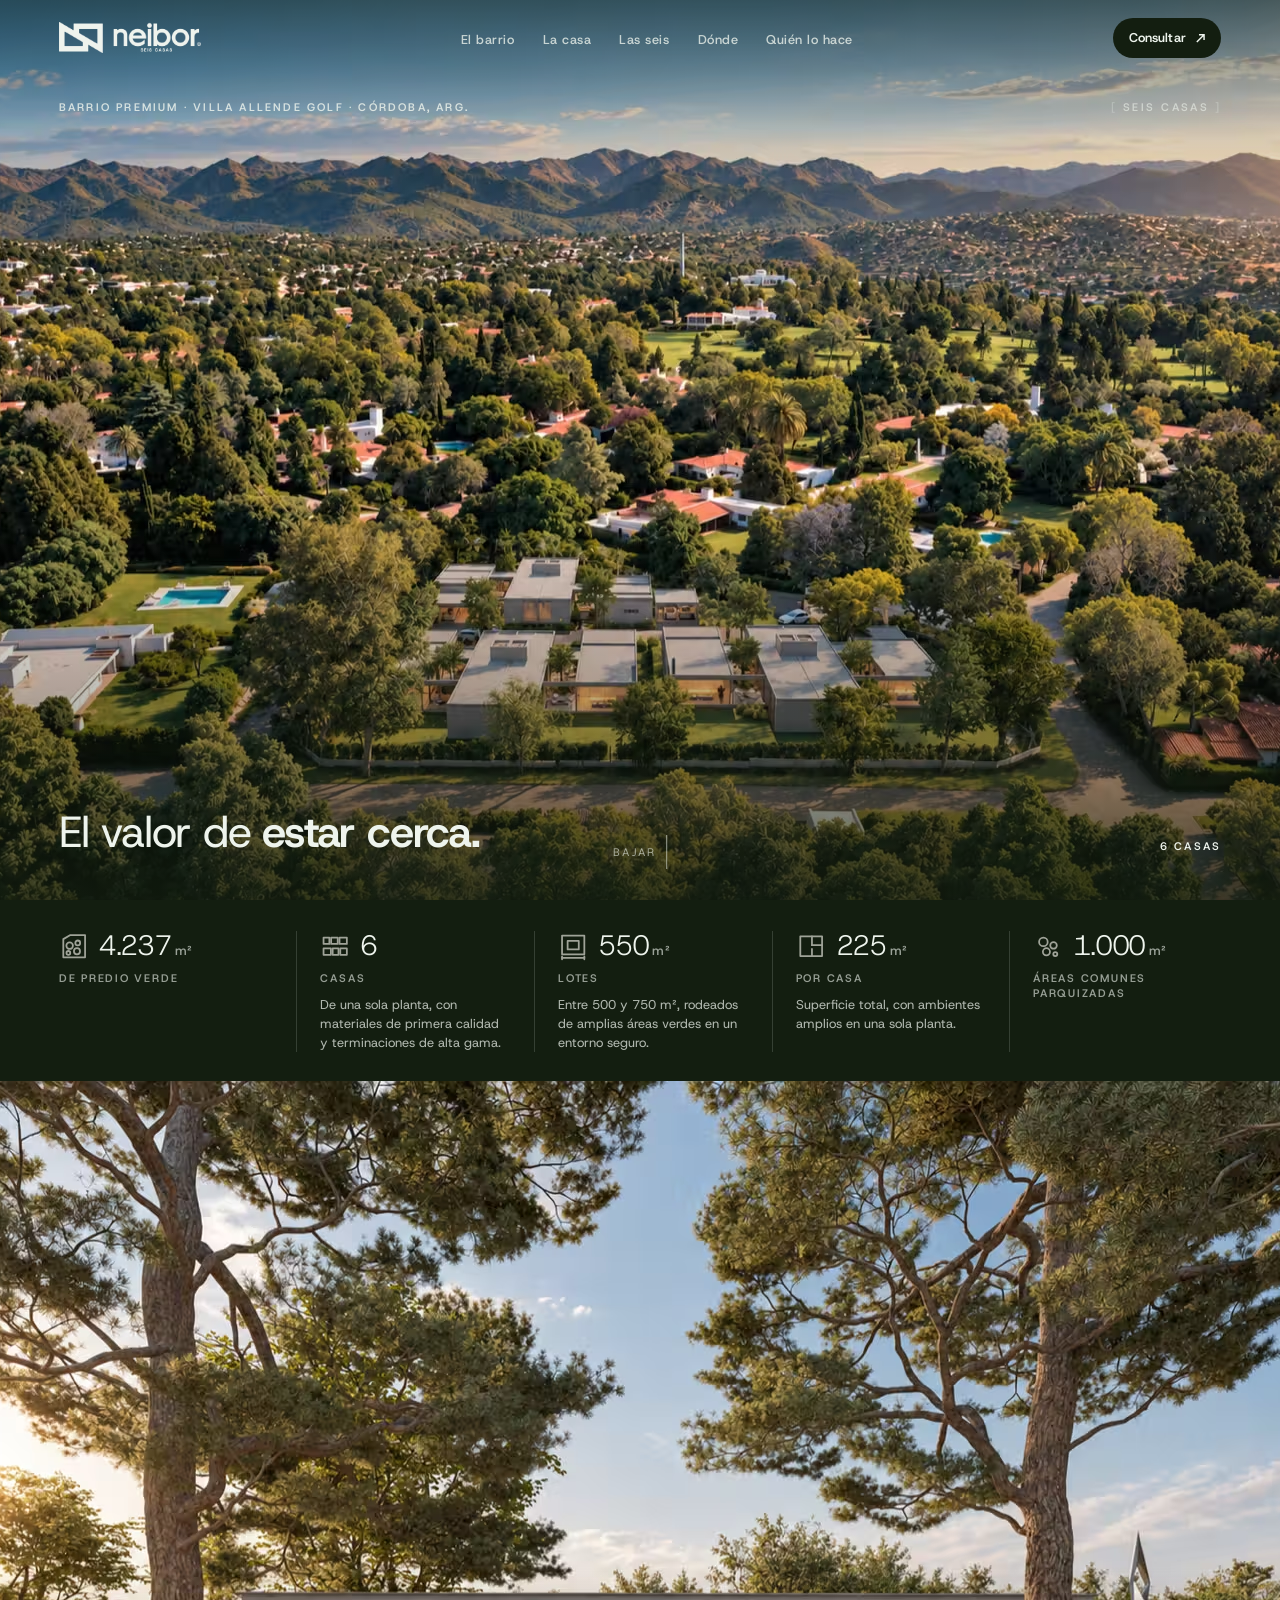
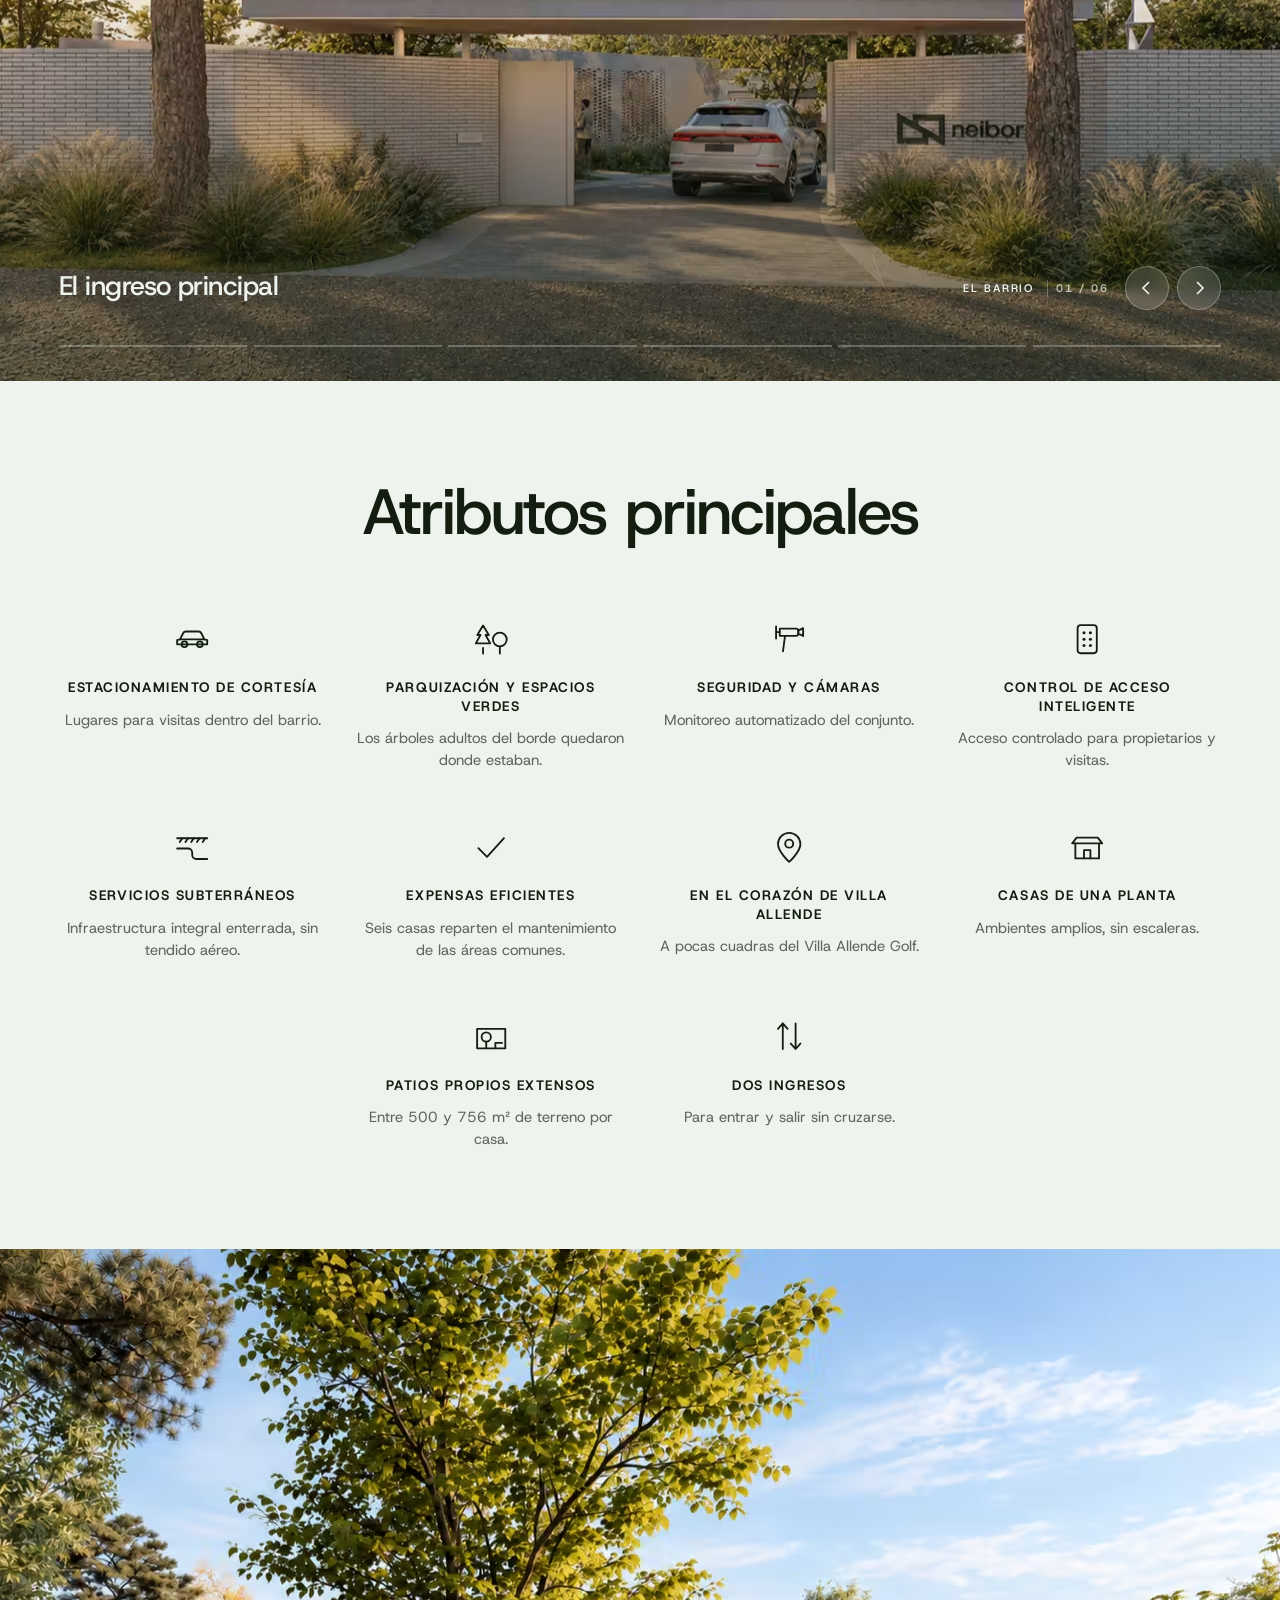
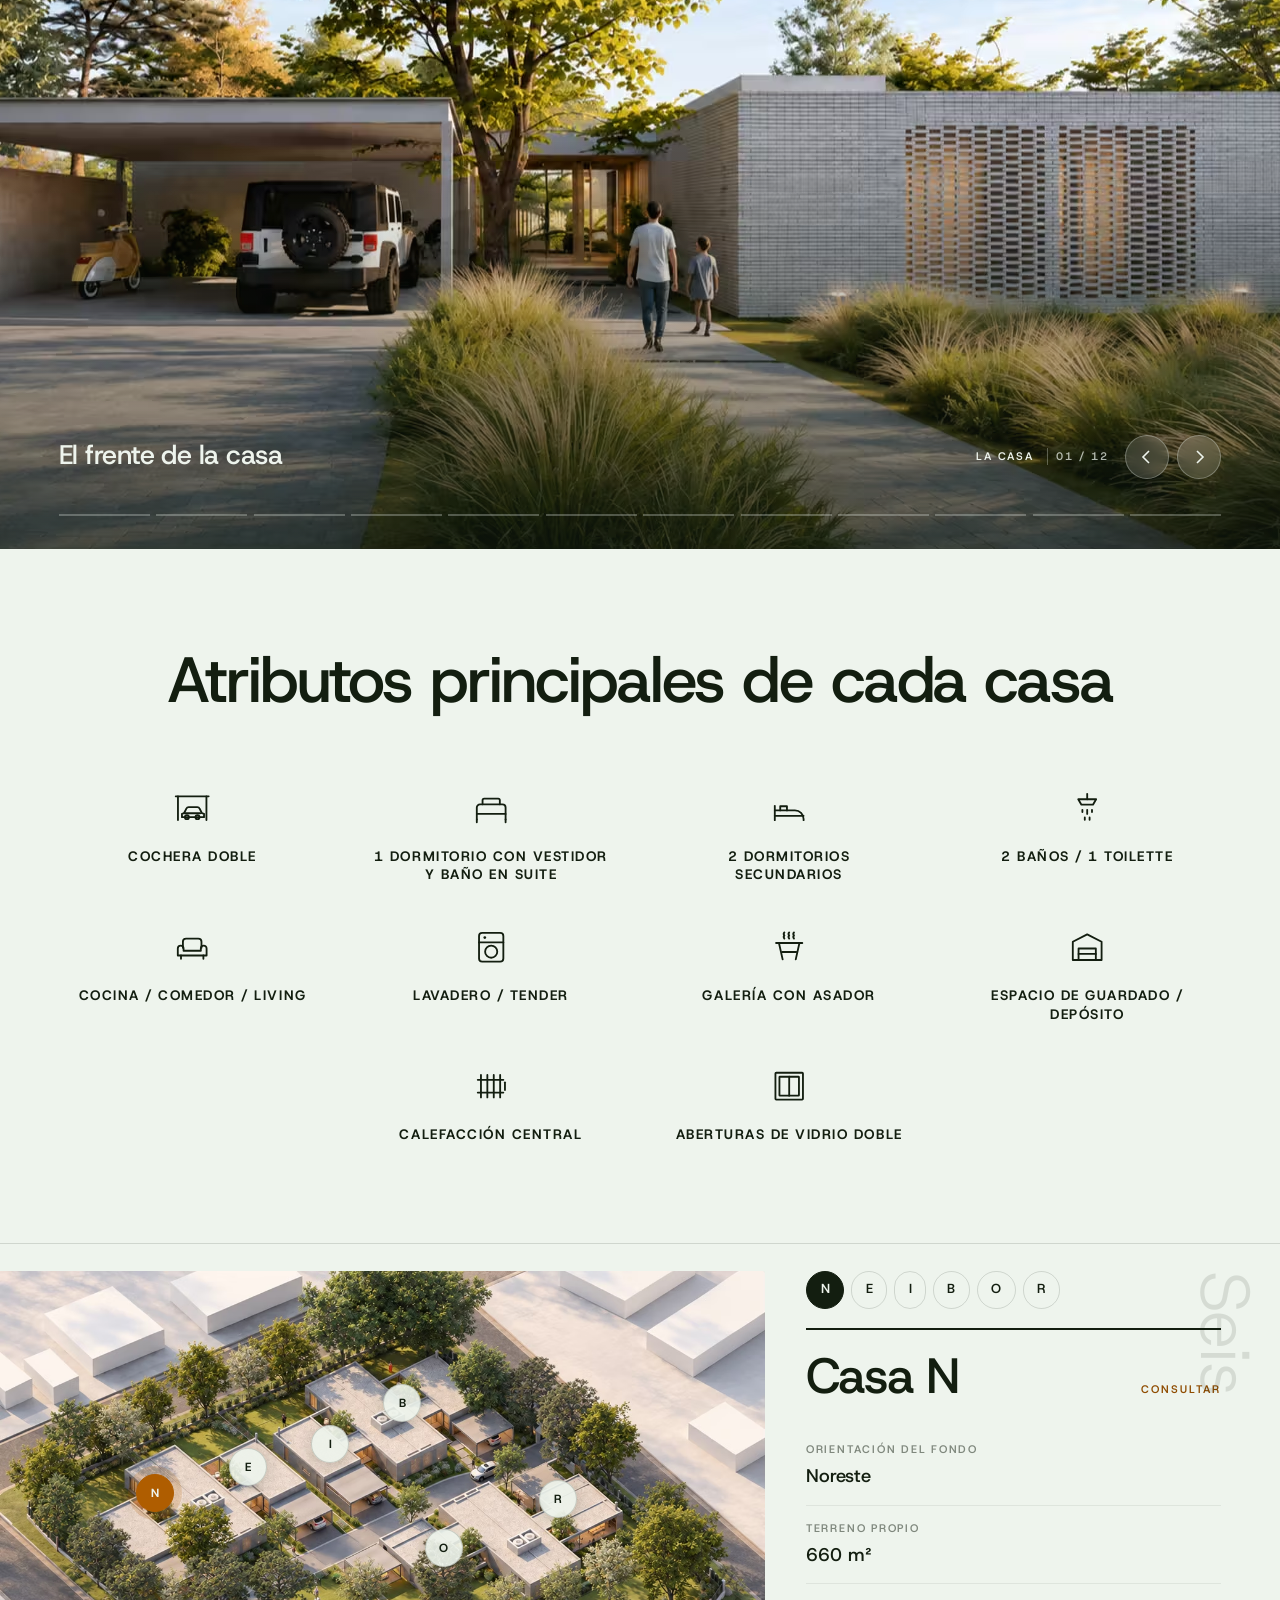
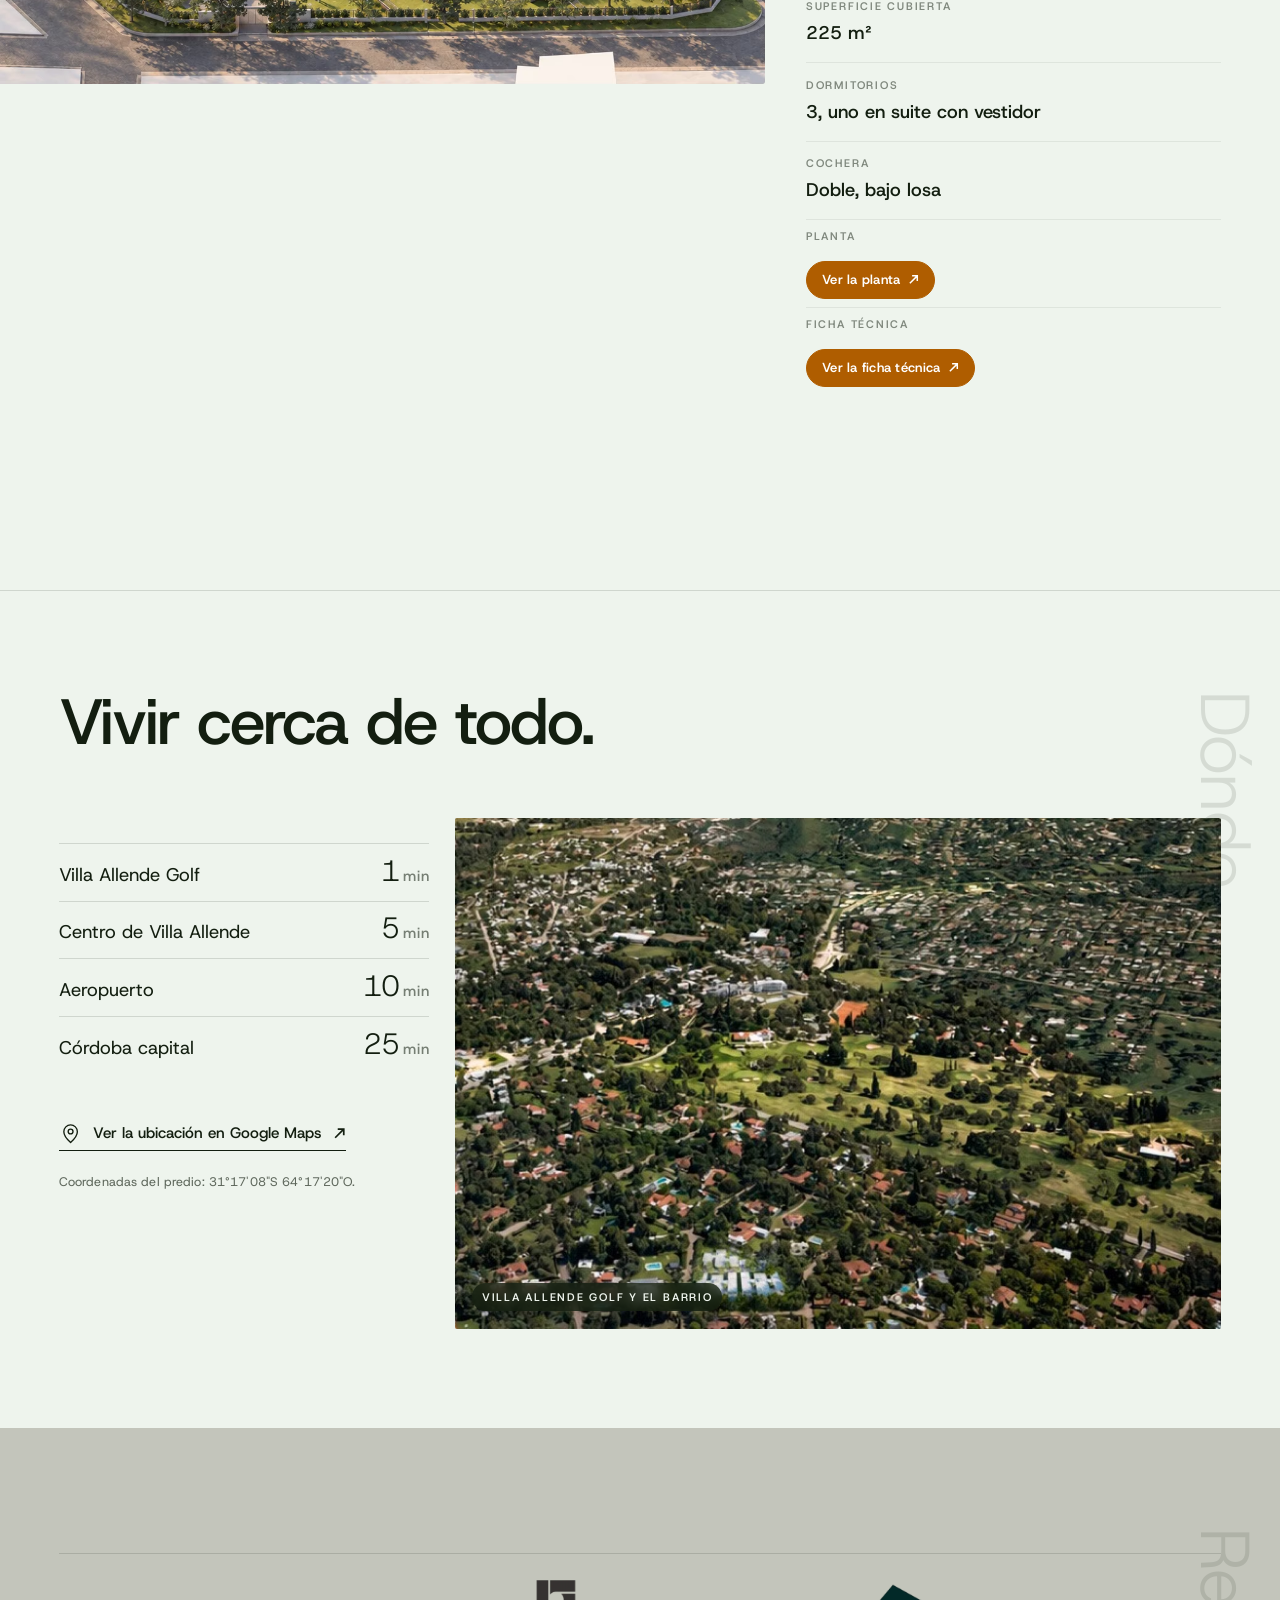
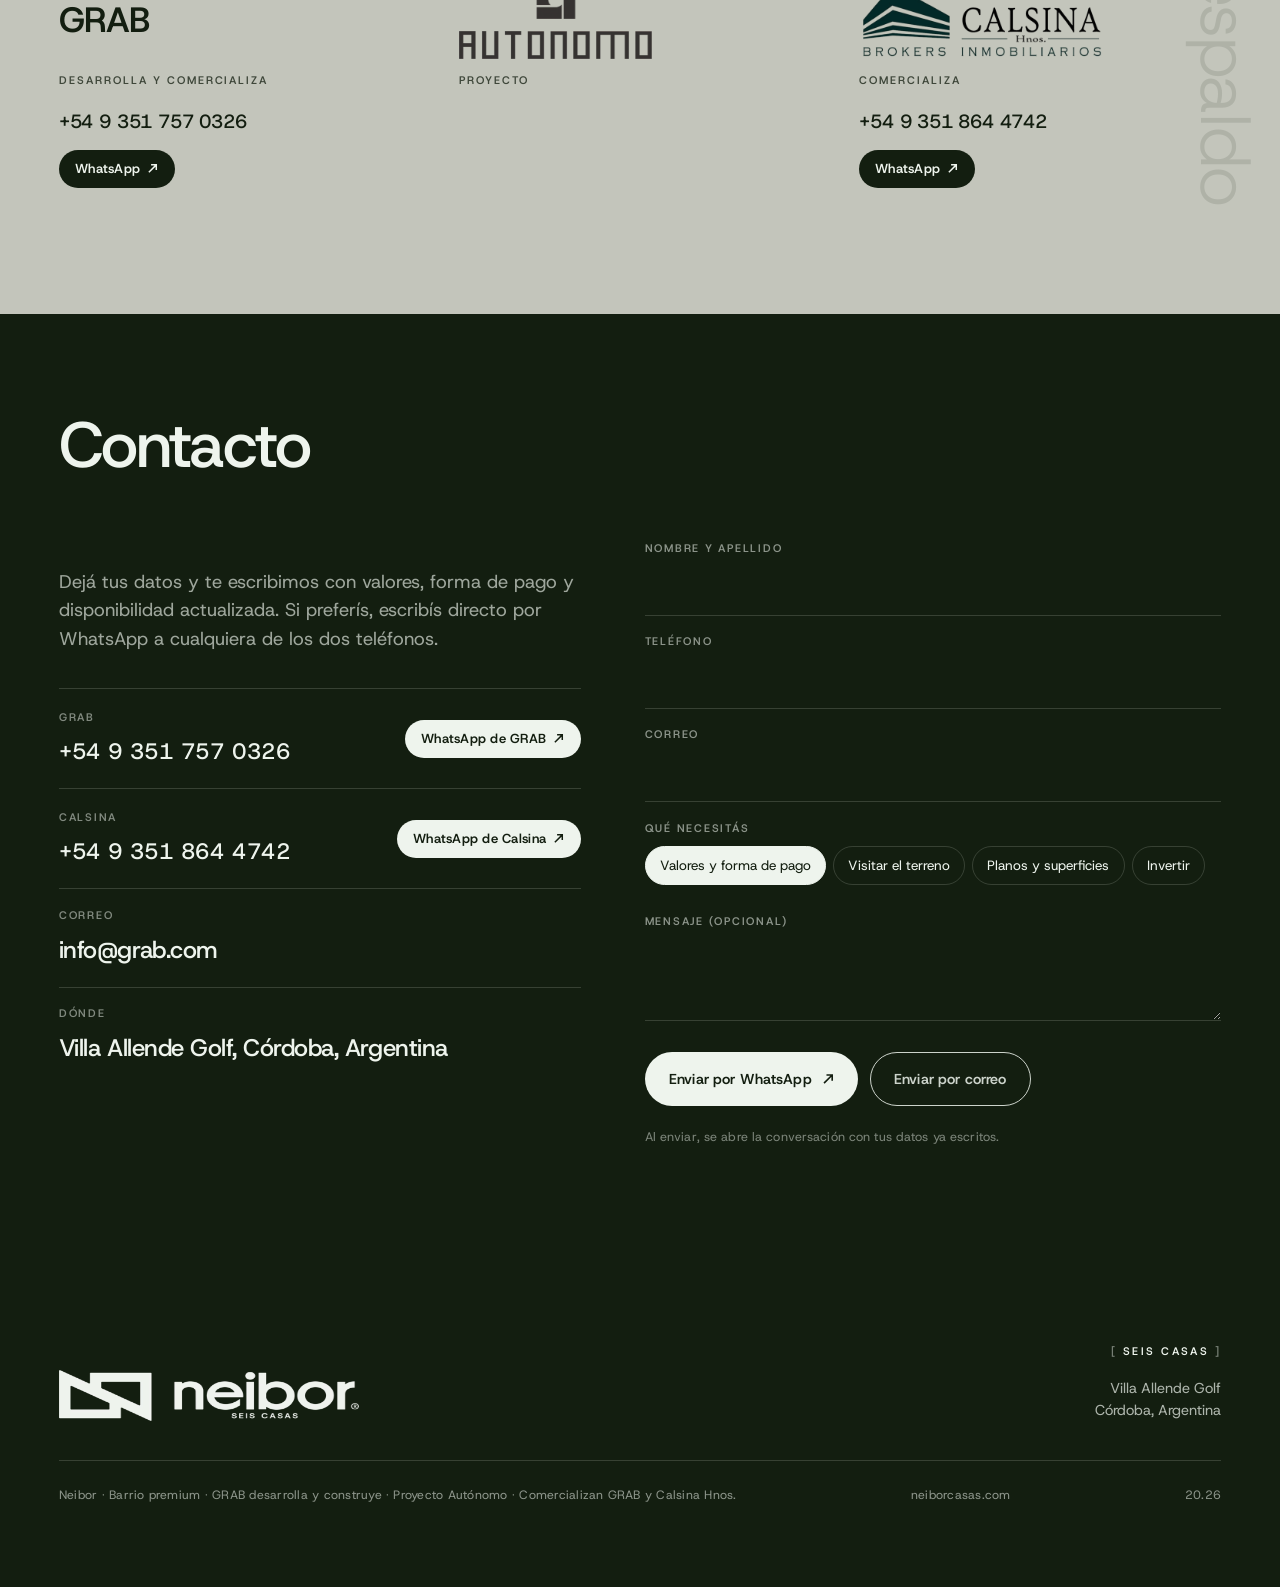
==== commit 1092c843: "Respaldo: el telefono y el WhatsApp debajo de cada firma GRAB y Calsina quedan con su numero a la vi" ====
--- a/index.html
+++ b/index.html
@@ -81,7 +81,7 @@
 <link rel="preconnect" href="https://fonts.googleapis.com">
 <link rel="preconnect" href="https://fonts.gstatic.com" crossorigin>
 <link rel="stylesheet" href="https://fonts.googleapis.com/css2?family=Host+Grotesk:wght@300;400;500;600;700&display=swap">
-<link rel="stylesheet" href="css/site.css?v=f9978d32">
+<link rel="stylesheet" href="css/site.css?v=d63da4a5">
 <!-- La imagen del hero arranca junto con la hoja de estilos -->
 <link rel="preload" as="image" type="image/avif" href="img/hero-aerea-ancha-m.avif" media="(max-width: 760px)" fetchpriority="high">
 <link rel="preload" as="image" type="image/avif" href="img/hero-aerea-ancha.avif" media="(min-width: 761px)" fetchpriority="high">
@@ -685,6 +685,8 @@
       <div class="marca">
         <div class="marca__firma"><p class="marca__nombre">GRAB</p></div>
         <span class="marca__rol">Desarrolla y comercializa</span>
+        <a class="marca__tel" href="tel:+5493517570326">+54 9 351 757 0326</a>
+        <a class="btn btn--chico marca__wa" href="#" data-wa="Hola, estoy interesado en el proyecto Neibor, 6 casas." data-wa-num="5493517570326" aria-label="WhatsApp de GRAB">WhatsApp<svg class="flecha" viewBox="0 0 12 12" aria-hidden="true" fill="none" stroke="currentColor" stroke-width="1.6"><path d="M2 10 L10 2 M4.4 2 H10 V7.6"/></svg></a>
       </div>
       <div class="marca">
         <div class="marca__firma"><img src="img/logo-autonomo-m.png" alt="Autónomo." width="504" height="207" loading="lazy" decoding="async"></div>
@@ -693,6 +695,8 @@
       <div class="marca">
         <div class="marca__firma"><img src="img/logo-calsina-m.png" alt="Calsina Hnos. Brokers inmobiliarios." width="640" height="207" loading="lazy" decoding="async"></div>
         <span class="marca__rol">Comercializa</span>
+        <a class="marca__tel" href="tel:+5493518644742">+54 9 351 864 4742</a>
+        <a class="btn btn--chico marca__wa" href="#" data-wa="Hola, estoy interesado en el proyecto Neibor, 6 casas." data-wa-num="5493518644742" aria-label="WhatsApp de Calsina">WhatsApp<svg class="flecha" viewBox="0 0 12 12" aria-hidden="true" fill="none" stroke="currentColor" stroke-width="1.6"><path d="M2 10 L10 2 M4.4 2 H10 V7.6"/></svg></a>
       </div>
     </div>
 
--- a/css/site.css
+++ b/css/site.css
@@ -927,6 +927,16 @@
 .marca__firma img{ display:block; width:auto; height:100%; max-width:100%; object-fit:contain; object-position:left center; }
 .marca__nombre{ font-size:clamp(1.5rem,2.8vw,2.2rem); font-weight:600; letter-spacing:-.03em;
   margin:0; line-height:1; }
+/* Debajo de la firma, el telefono comercial y su boton. Autonomo no lleva:
+   proyecta, no vende, y no hay un numero suyo para publicar. Por eso cada
+   marca se estira a lo alto por su cuenta en vez de alinearse con las otras. */
+.marca__tel{
+  display:block; margin-top:1.1rem; text-decoration:none; font-weight:500;
+  font-size:clamp(1.02rem,1.5vw,1.2rem); letter-spacing:-.01em;
+  font-variant-numeric:tabular-nums;
+}
+.marca__wa{ margin-top:.85rem; }
+
 /* El rol no es decoración: dice qué hace cada firma. Sobre salvia, media
    tinta da 3,8:1 y no llega al mínimo, así que va a tres cuartos, que da
    5,3 y sí pasa. */
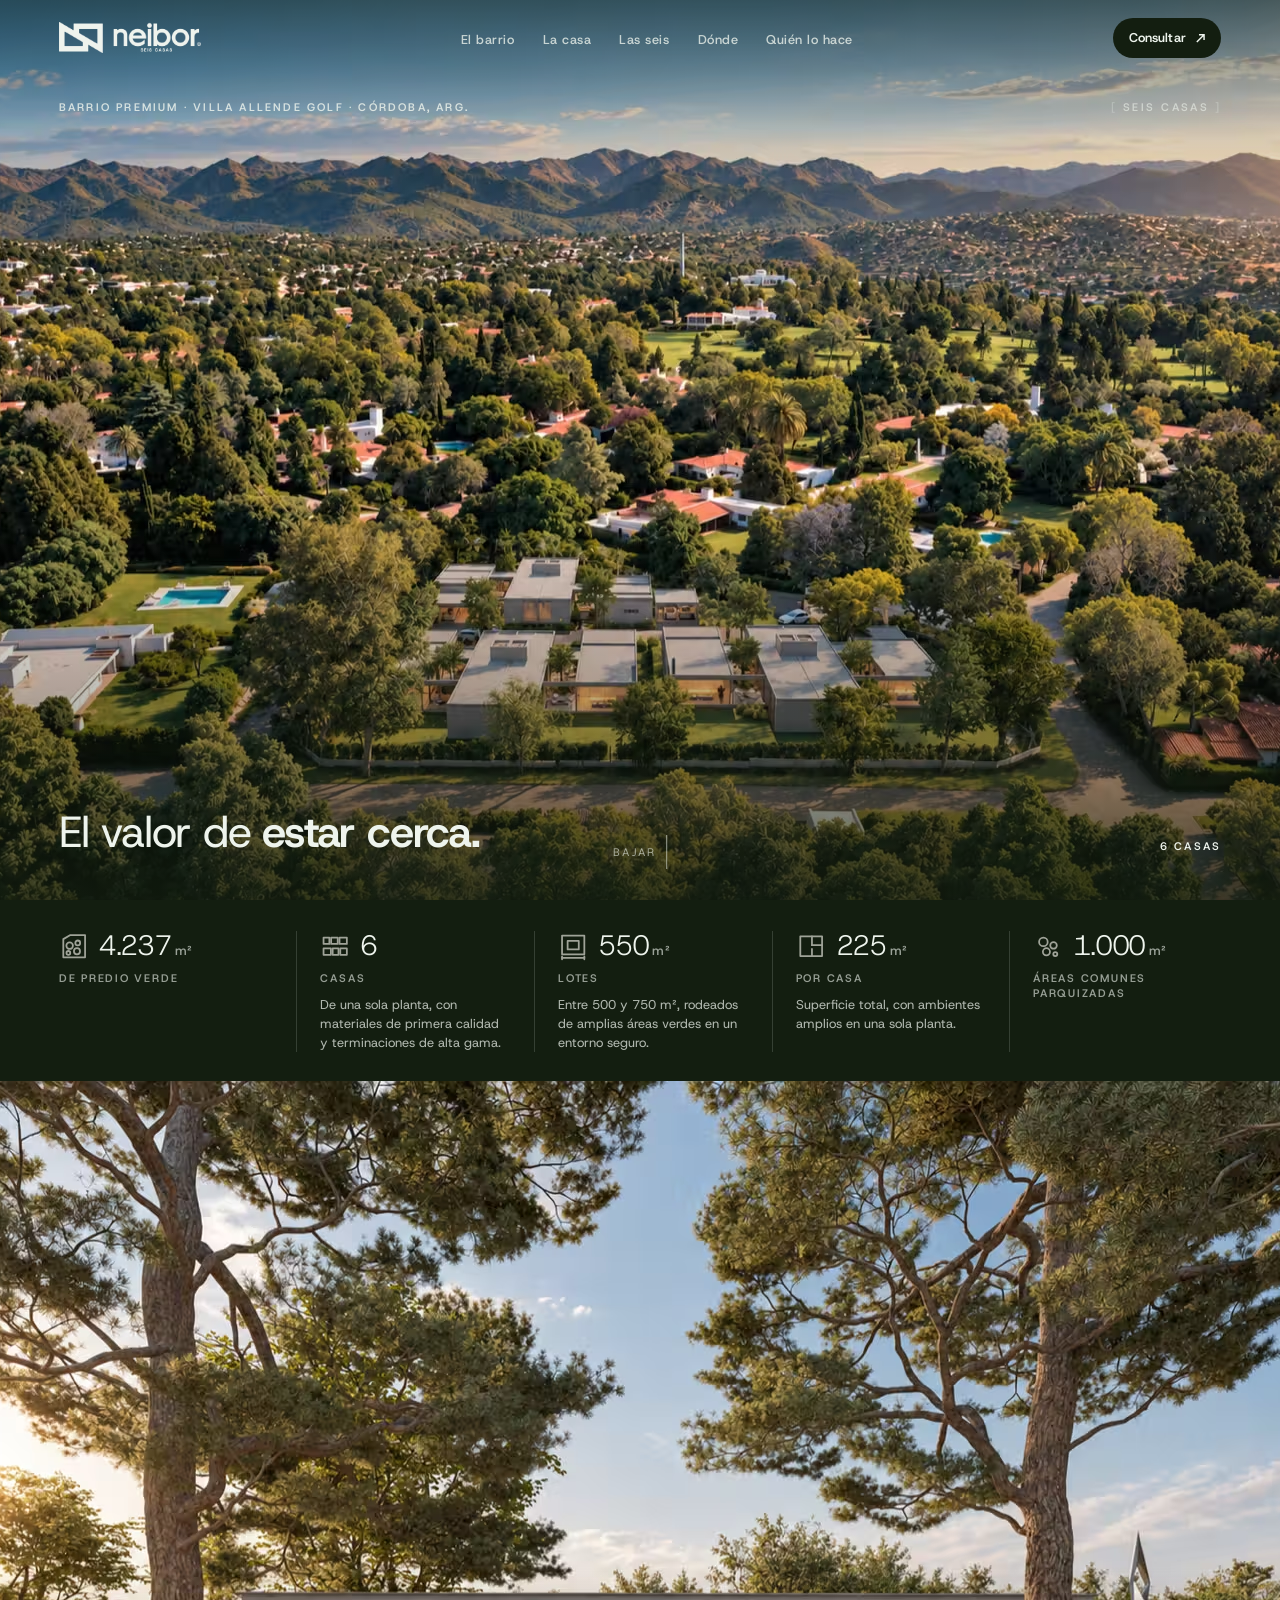
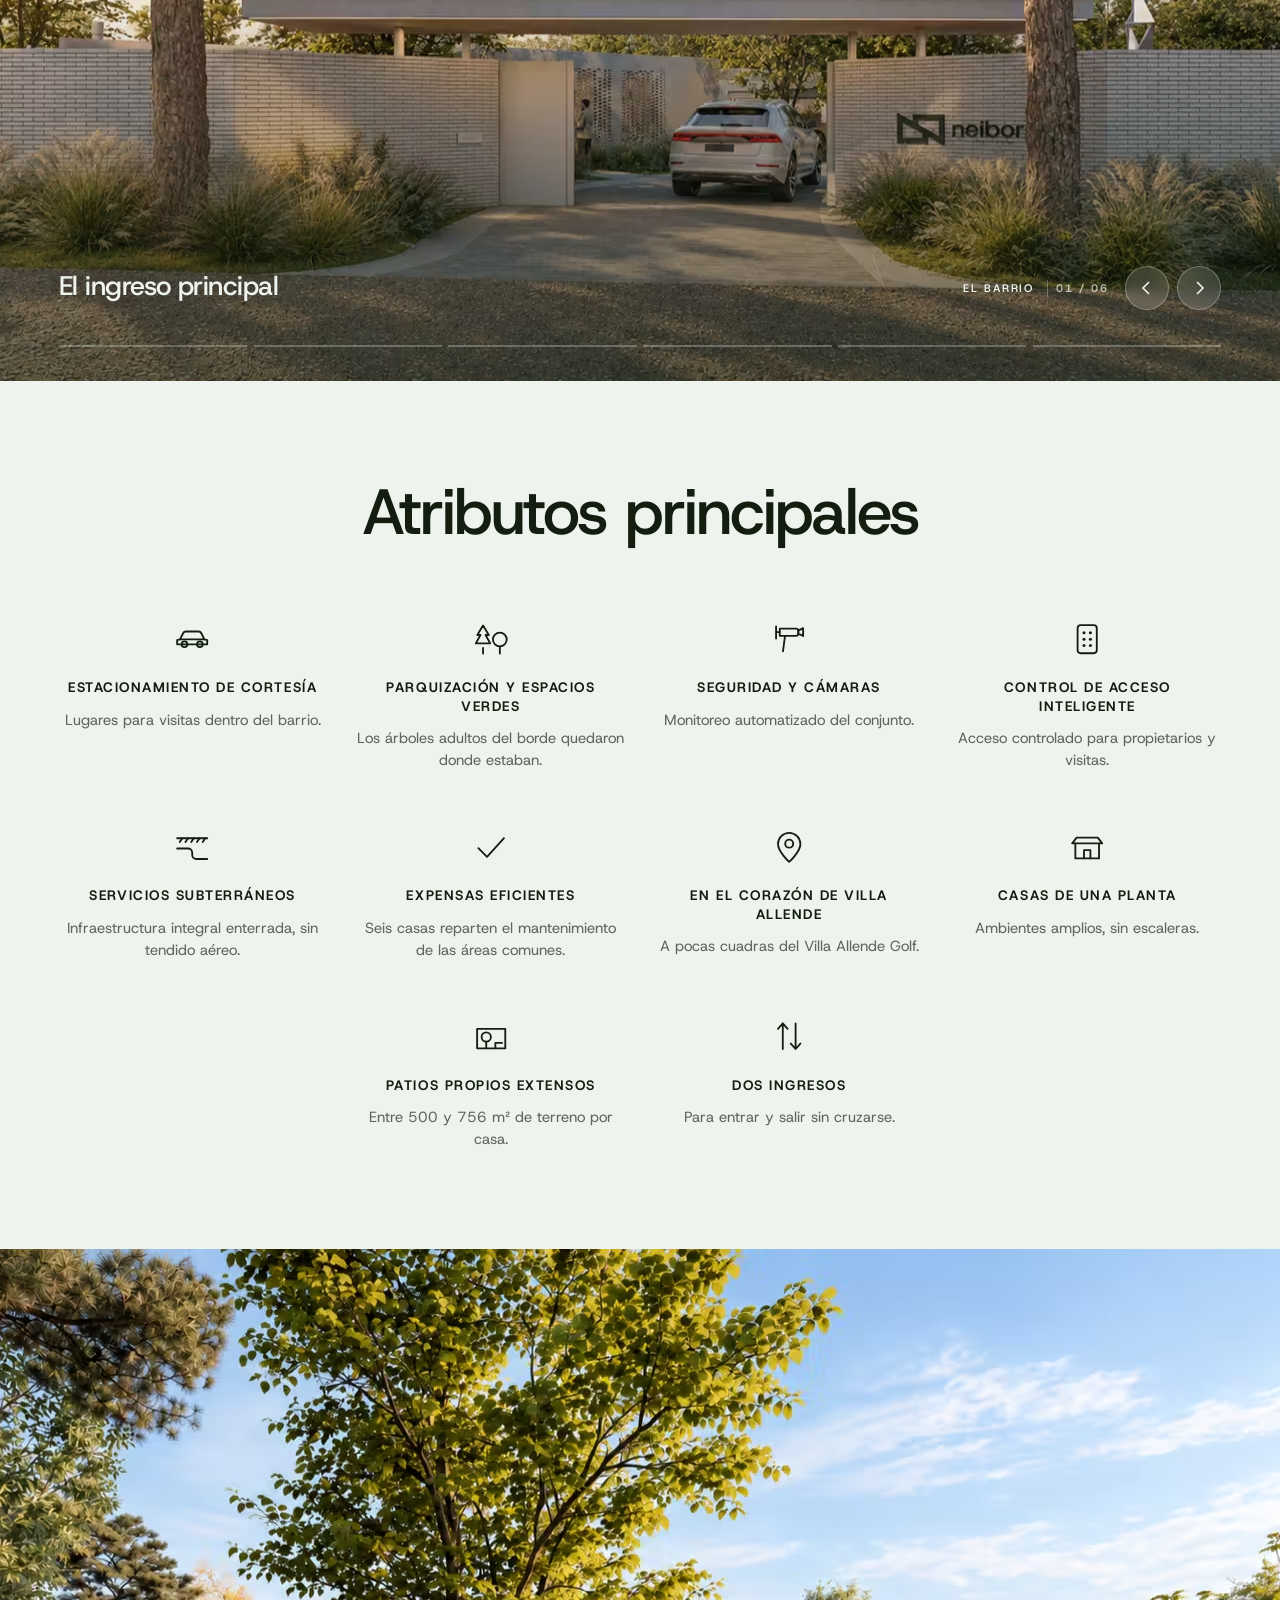
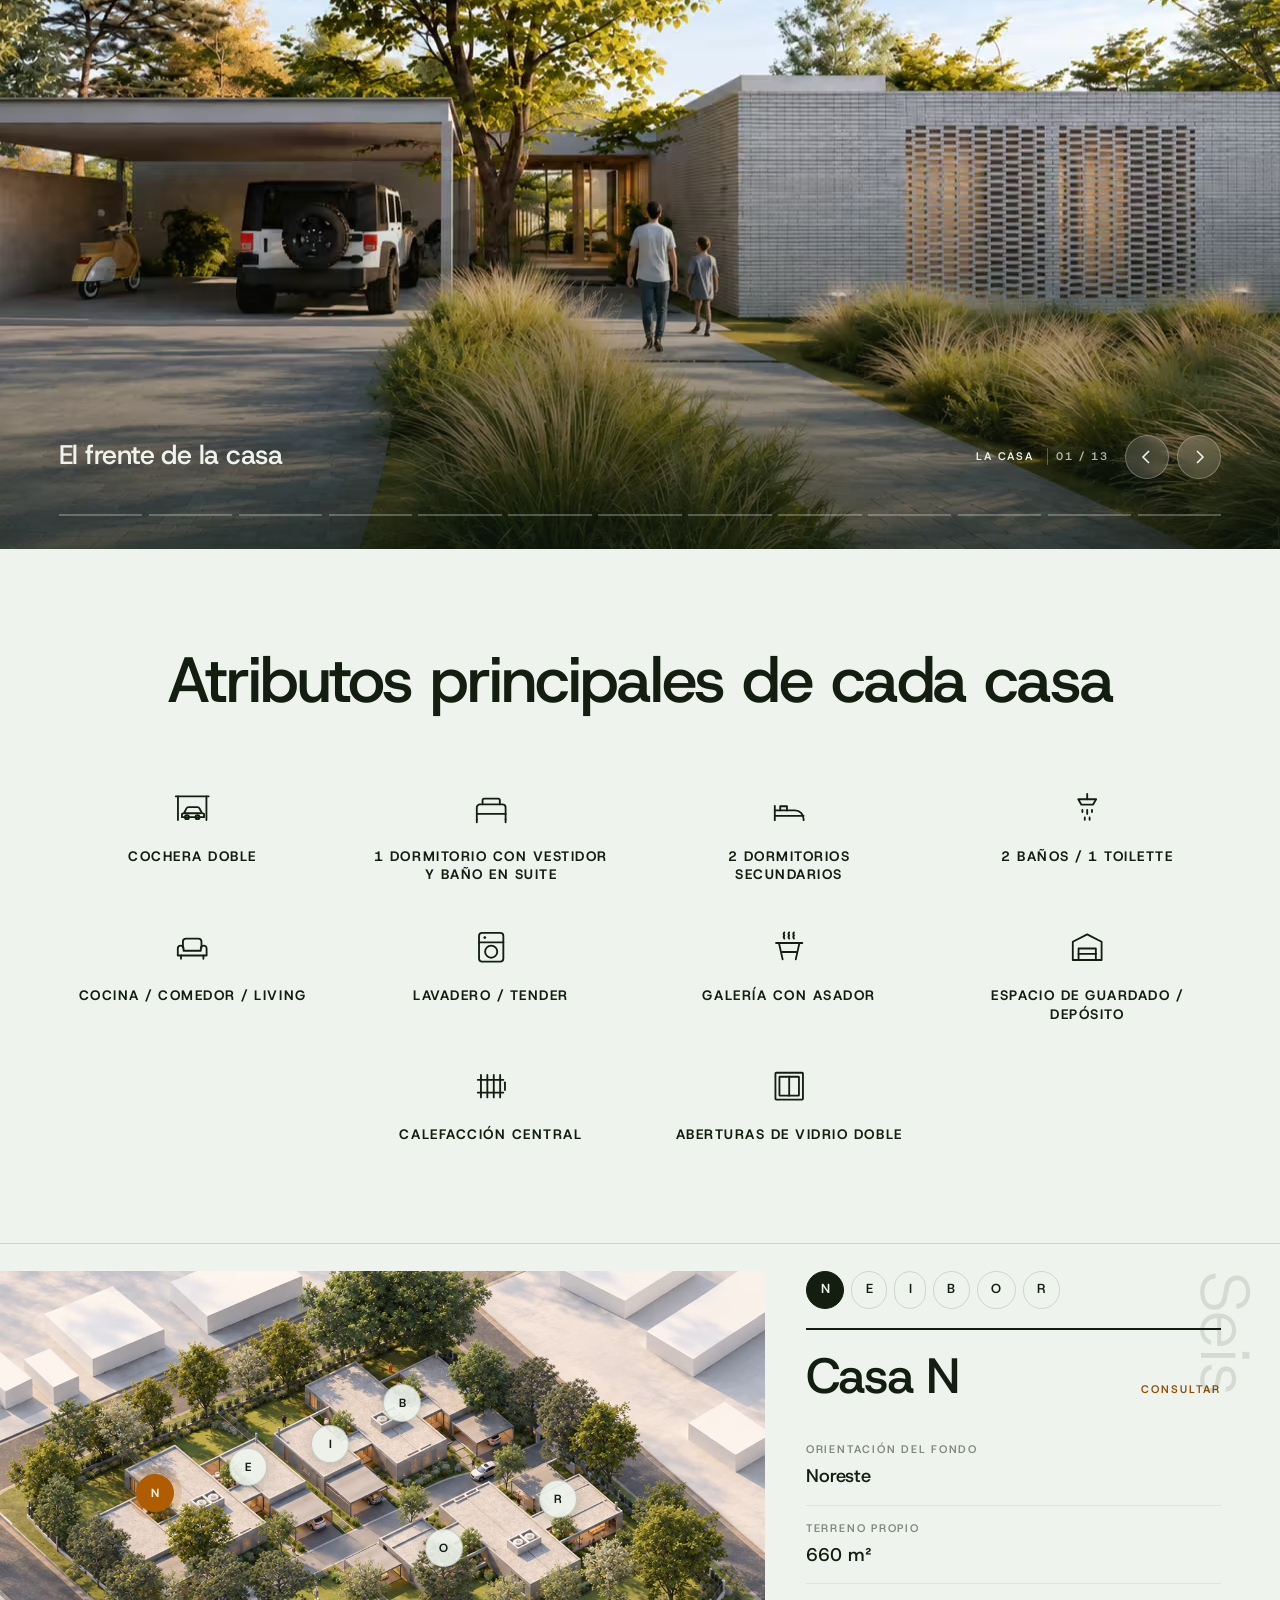
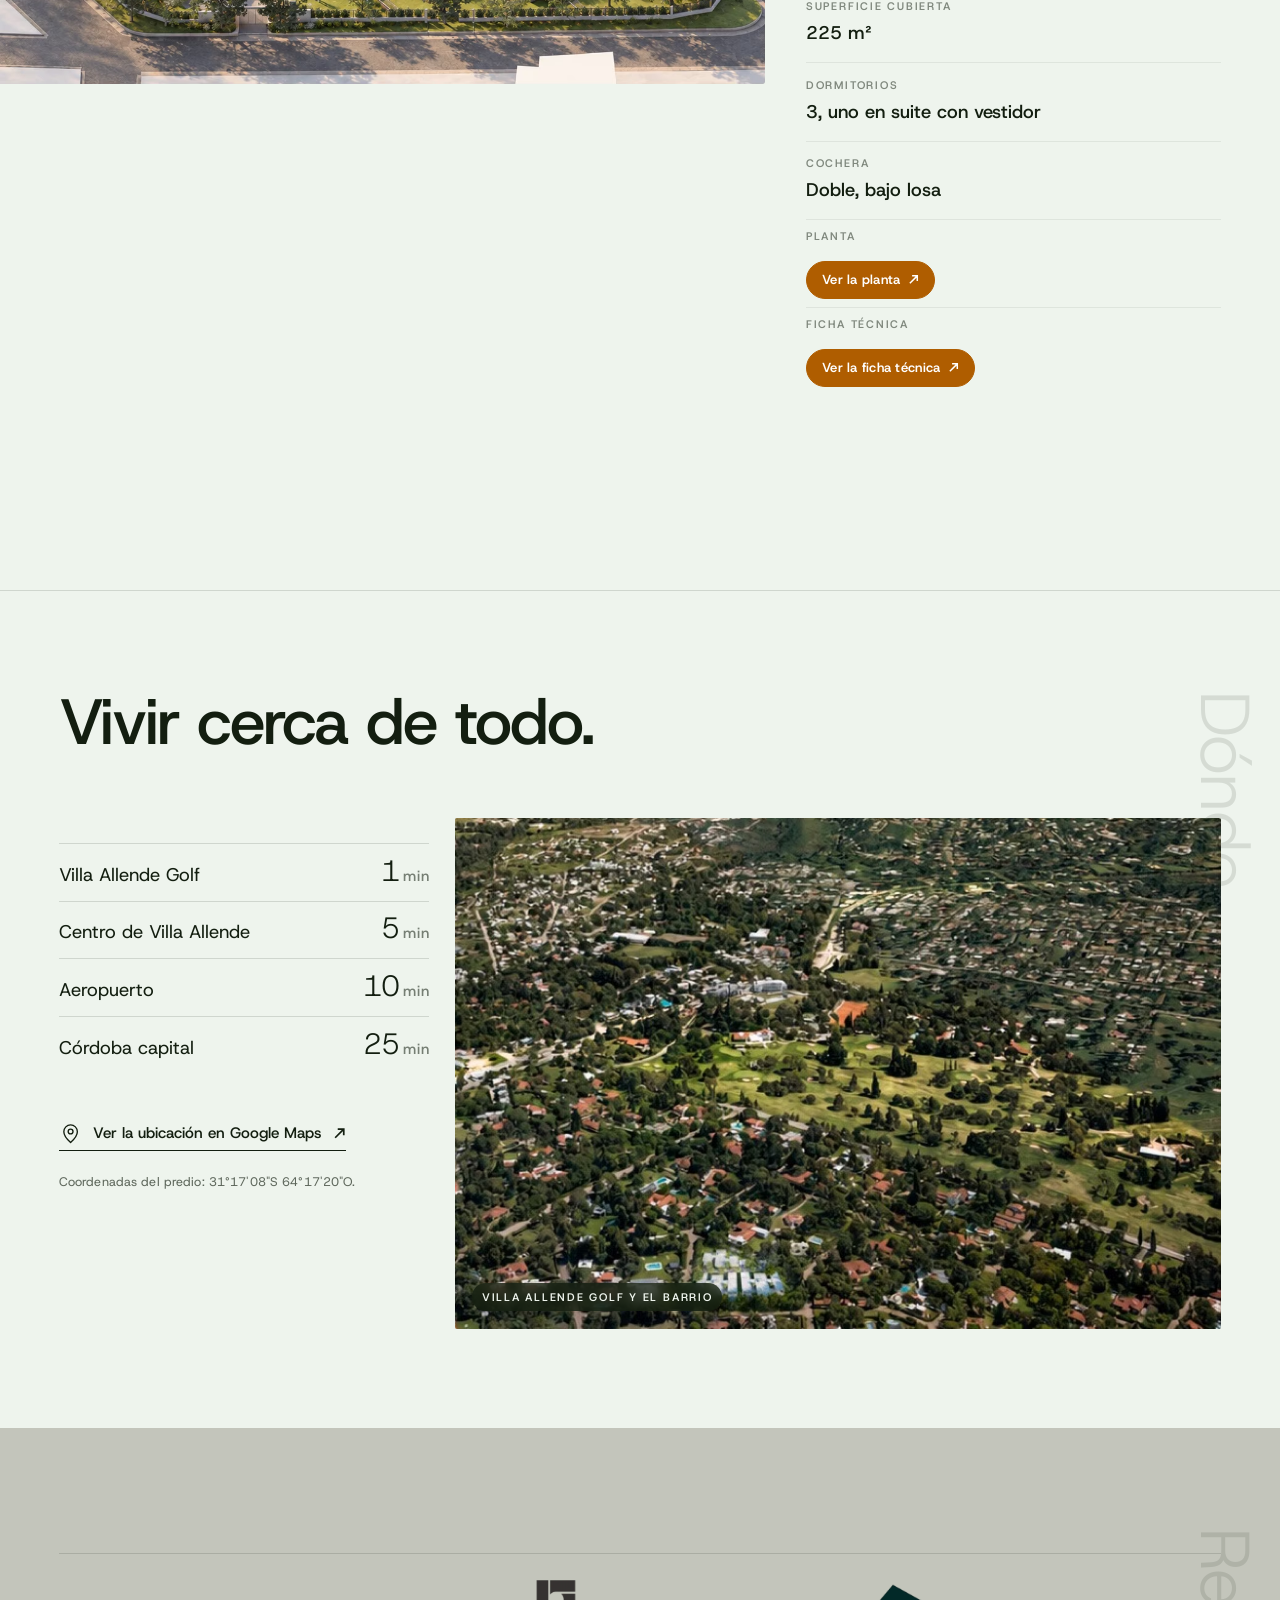
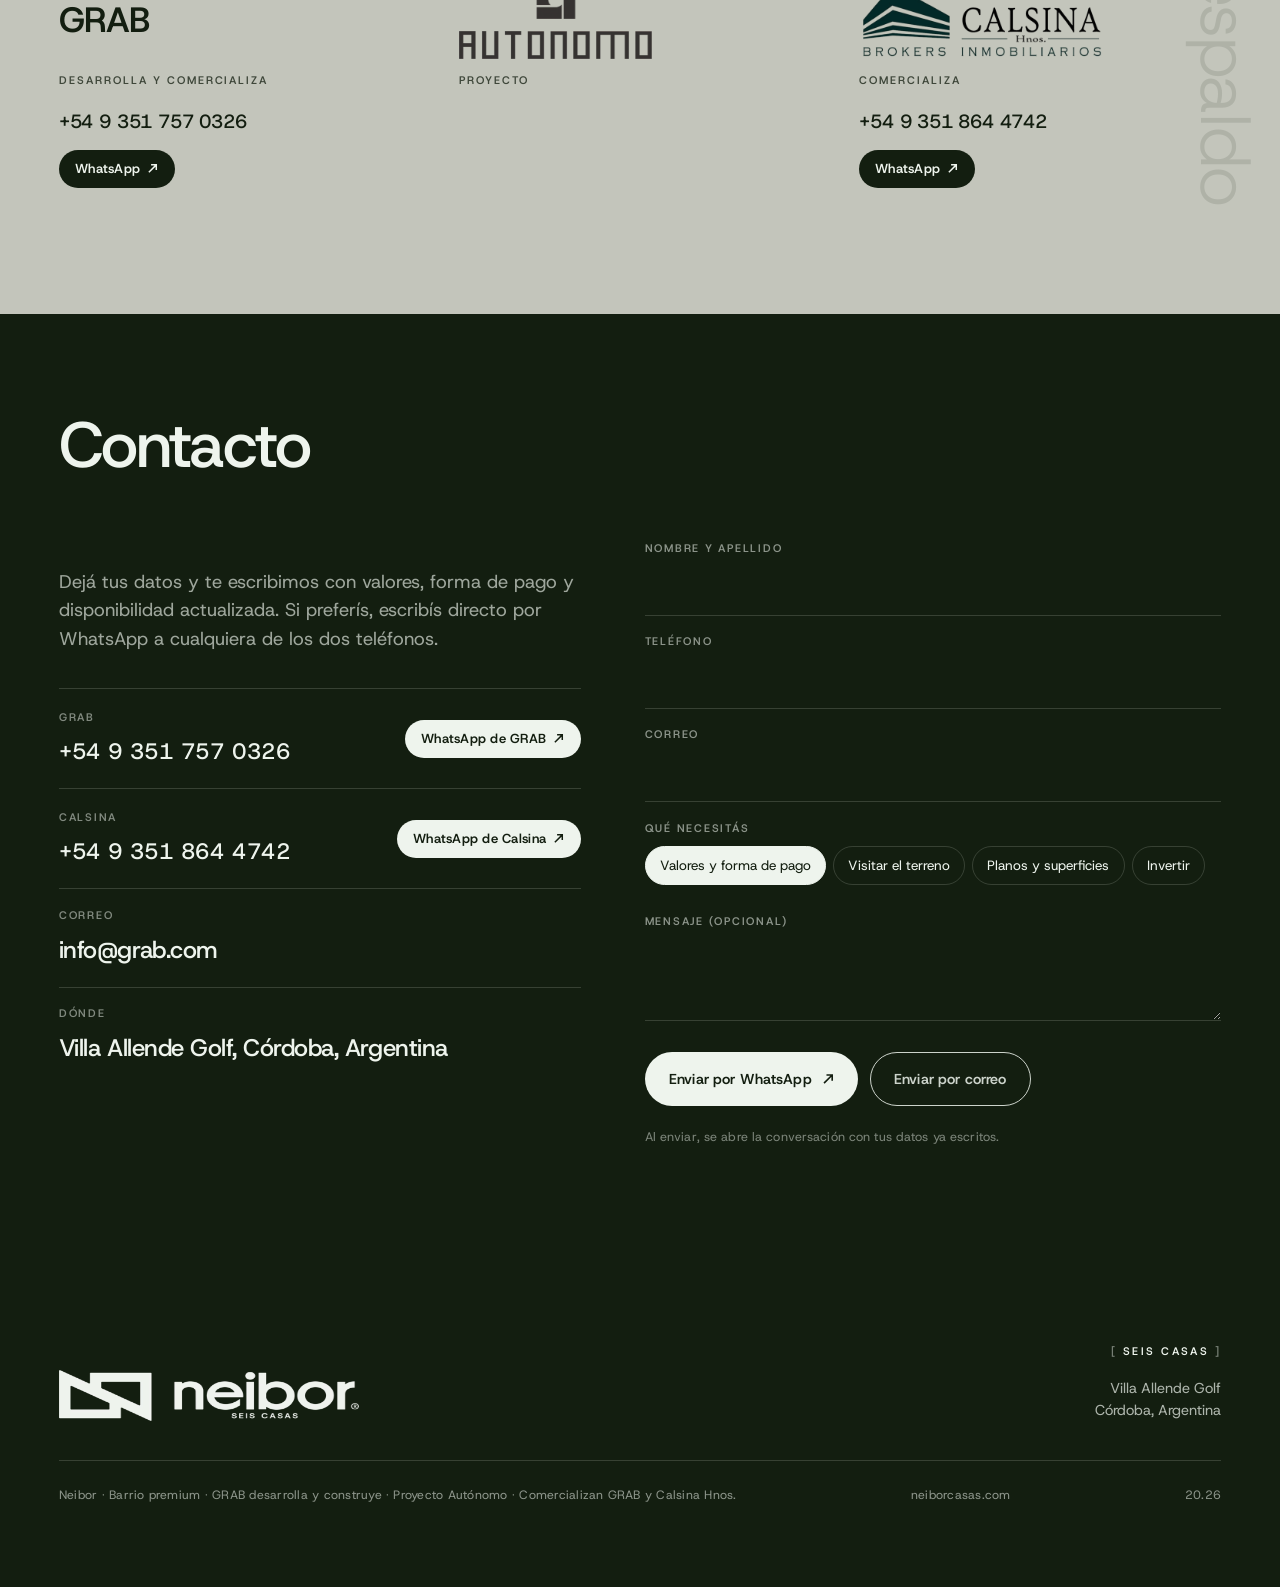
==== commit 50ade9e9: "Galeria de la casa: entra la vista del fondo con la parrilla Va decima, despues de la galeria desde " ====
--- a/index.html
+++ b/index.html
@@ -425,15 +425,19 @@
       <figcaption>La galería desde el jardín</figcaption>
     </figure>
     <figure class="galeria__slide" style="margin:0">
-      <button class="galeria__abrir" type="button" data-gal="9" aria-label="Ampliar la imagen: El dormitorio principal"><picture><source type="image/avif" media="(max-width: 760px)" srcset="img/casa-dormitorio-m.avif"><source type="image/avif" srcset="img/casa-dormitorio.avif"><source media="(max-width: 760px)" srcset="img/casa-dormitorio-m.jpg"><img src="img/casa-dormitorio.jpg" alt="Dormitorio principal con el ventanal de piso a techo abierto al jardín, las cortinas a los lados y el placard con el televisor sobre la pared opuesta." width="1672" height="941" loading="lazy" decoding="async"></picture><span class="galeria__lupa" aria-hidden="true"><svg viewBox="0 0 24 24" fill="none" stroke="currentColor" stroke-width="1.5" stroke-linecap="round" stroke-linejoin="round"><path d="M14.6 3.4h6v6M9.4 20.6h-6v-6M20.6 3.4 14 10M3.4 20.6 10 14"/></svg></span></button>
+      <button class="galeria__abrir" type="button" data-gal="9" aria-label="Ampliar la imagen: La parrilla y el fogón"><picture><source type="image/avif" media="(max-width: 760px)" srcset="img/casa-parrilla-m.avif"><source type="image/avif" srcset="img/casa-parrilla.avif"><source media="(max-width: 760px)" srcset="img/casa-parrilla-m.jpg"><img src="img/casa-parrilla.jpg" alt="El fondo de la casa al atardecer: la galería cubierta con la mesa larga, la parrilla con su chimenea a la derecha y el fogón encendido entre los sillones, sobre el césped." width="1672" height="941" loading="lazy" decoding="async"></picture><span class="galeria__lupa" aria-hidden="true"><svg viewBox="0 0 24 24" fill="none" stroke="currentColor" stroke-width="1.5" stroke-linecap="round" stroke-linejoin="round"><path d="M14.6 3.4h6v6M9.4 20.6h-6v-6M20.6 3.4 14 10M3.4 20.6 10 14"/></svg></span></button>
+      <figcaption>La parrilla y el fogón</figcaption>
+    </figure>
+    <figure class="galeria__slide" style="margin:0">
+      <button class="galeria__abrir" type="button" data-gal="10" aria-label="Ampliar la imagen: El dormitorio principal"><picture><source type="image/avif" media="(max-width: 760px)" srcset="img/casa-dormitorio-m.avif"><source type="image/avif" srcset="img/casa-dormitorio.avif"><source media="(max-width: 760px)" srcset="img/casa-dormitorio-m.jpg"><img src="img/casa-dormitorio.jpg" alt="Dormitorio principal con el ventanal de piso a techo abierto al jardín, las cortinas a los lados y el placard con el televisor sobre la pared opuesta." width="1672" height="941" loading="lazy" decoding="async"></picture><span class="galeria__lupa" aria-hidden="true"><svg viewBox="0 0 24 24" fill="none" stroke="currentColor" stroke-width="1.5" stroke-linecap="round" stroke-linejoin="round"><path d="M14.6 3.4h6v6M9.4 20.6h-6v-6M20.6 3.4 14 10M3.4 20.6 10 14"/></svg></span></button>
       <figcaption>El dormitorio principal</figcaption>
     </figure>
     <figure class="galeria__slide" style="margin:0">
-      <button class="galeria__abrir" type="button" data-gal="10" aria-label="Ampliar la imagen: El baño principal"><picture><source type="image/avif" media="(max-width: 760px)" srcset="img/casa-bano-m.avif"><source type="image/avif" srcset="img/casa-bano.avif"><source media="(max-width: 760px)" srcset="img/casa-bano-m.jpg"><img src="img/casa-bano.jpg" alt="Baño principal revestido en piedra, con la mesada sobre el mueble de madera, el espejo en el nicho y el inodoro suspendido." width="1672" height="941" loading="lazy" decoding="async"></picture><span class="galeria__lupa" aria-hidden="true"><svg viewBox="0 0 24 24" fill="none" stroke="currentColor" stroke-width="1.5" stroke-linecap="round" stroke-linejoin="round"><path d="M14.6 3.4h6v6M9.4 20.6h-6v-6M20.6 3.4 14 10M3.4 20.6 10 14"/></svg></span></button>
+      <button class="galeria__abrir" type="button" data-gal="11" aria-label="Ampliar la imagen: El baño principal"><picture><source type="image/avif" media="(max-width: 760px)" srcset="img/casa-bano-m.avif"><source type="image/avif" srcset="img/casa-bano.avif"><source media="(max-width: 760px)" srcset="img/casa-bano-m.jpg"><img src="img/casa-bano.jpg" alt="Baño principal revestido en piedra, con la mesada sobre el mueble de madera, el espejo en el nicho y el inodoro suspendido." width="1672" height="941" loading="lazy" decoding="async"></picture><span class="galeria__lupa" aria-hidden="true"><svg viewBox="0 0 24 24" fill="none" stroke="currentColor" stroke-width="1.5" stroke-linecap="round" stroke-linejoin="round"><path d="M14.6 3.4h6v6M9.4 20.6h-6v-6M20.6 3.4 14 10M3.4 20.6 10 14"/></svg></span></button>
       <figcaption>El baño principal</figcaption>
     </figure>
     <figure class="galeria__slide" style="margin:0">
-      <button class="galeria__abrir" type="button" data-gal="11" aria-label="Ampliar la imagen: El baño, desde la puerta"><picture><source type="image/avif" media="(max-width: 760px)" srcset="img/casa-bano-2-m.avif"><source type="image/avif" srcset="img/casa-bano-2.avif"><source media="(max-width: 760px)" srcset="img/casa-bano-2-m.jpg"><img src="img/casa-bano-2.jpg" alt="El baño principal desde la puerta: la ducha con mampara de vidrio, el tocador de madera con espejo y la banqueta." width="1672" height="941" loading="lazy" decoding="async"></picture><span class="galeria__lupa" aria-hidden="true"><svg viewBox="0 0 24 24" fill="none" stroke="currentColor" stroke-width="1.5" stroke-linecap="round" stroke-linejoin="round"><path d="M14.6 3.4h6v6M9.4 20.6h-6v-6M20.6 3.4 14 10M3.4 20.6 10 14"/></svg></span></button>
+      <button class="galeria__abrir" type="button" data-gal="12" aria-label="Ampliar la imagen: El baño, desde la puerta"><picture><source type="image/avif" media="(max-width: 760px)" srcset="img/casa-bano-2-m.avif"><source type="image/avif" srcset="img/casa-bano-2.avif"><source media="(max-width: 760px)" srcset="img/casa-bano-2-m.jpg"><img src="img/casa-bano-2.jpg" alt="El baño principal desde la puerta: la ducha con mampara de vidrio, el tocador de madera con espejo y la banqueta." width="1672" height="941" loading="lazy" decoding="async"></picture><span class="galeria__lupa" aria-hidden="true"><svg viewBox="0 0 24 24" fill="none" stroke="currentColor" stroke-width="1.5" stroke-linecap="round" stroke-linejoin="round"><path d="M14.6 3.4h6v6M9.4 20.6h-6v-6M20.6 3.4 14 10M3.4 20.6 10 14"/></svg></span></button>
       <figcaption>El baño, desde la puerta</figcaption>
     </figure>
   </div>
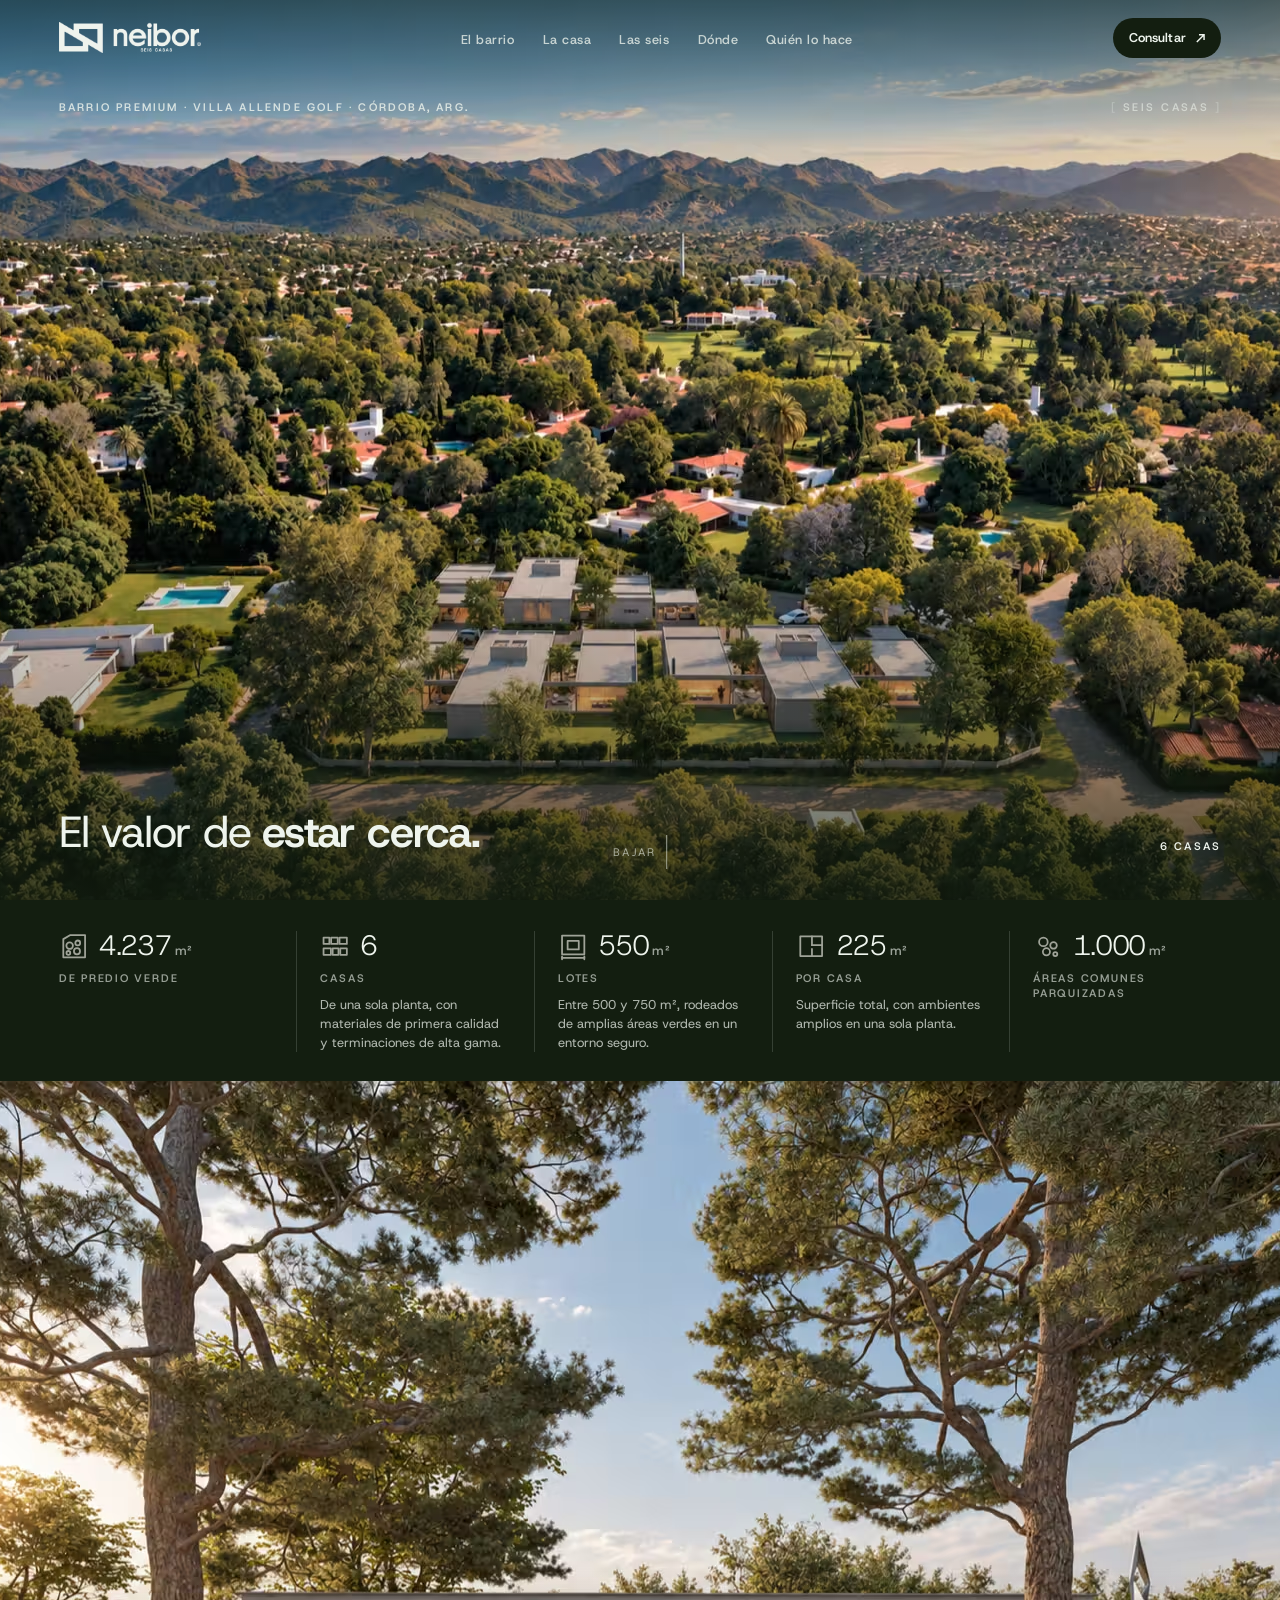
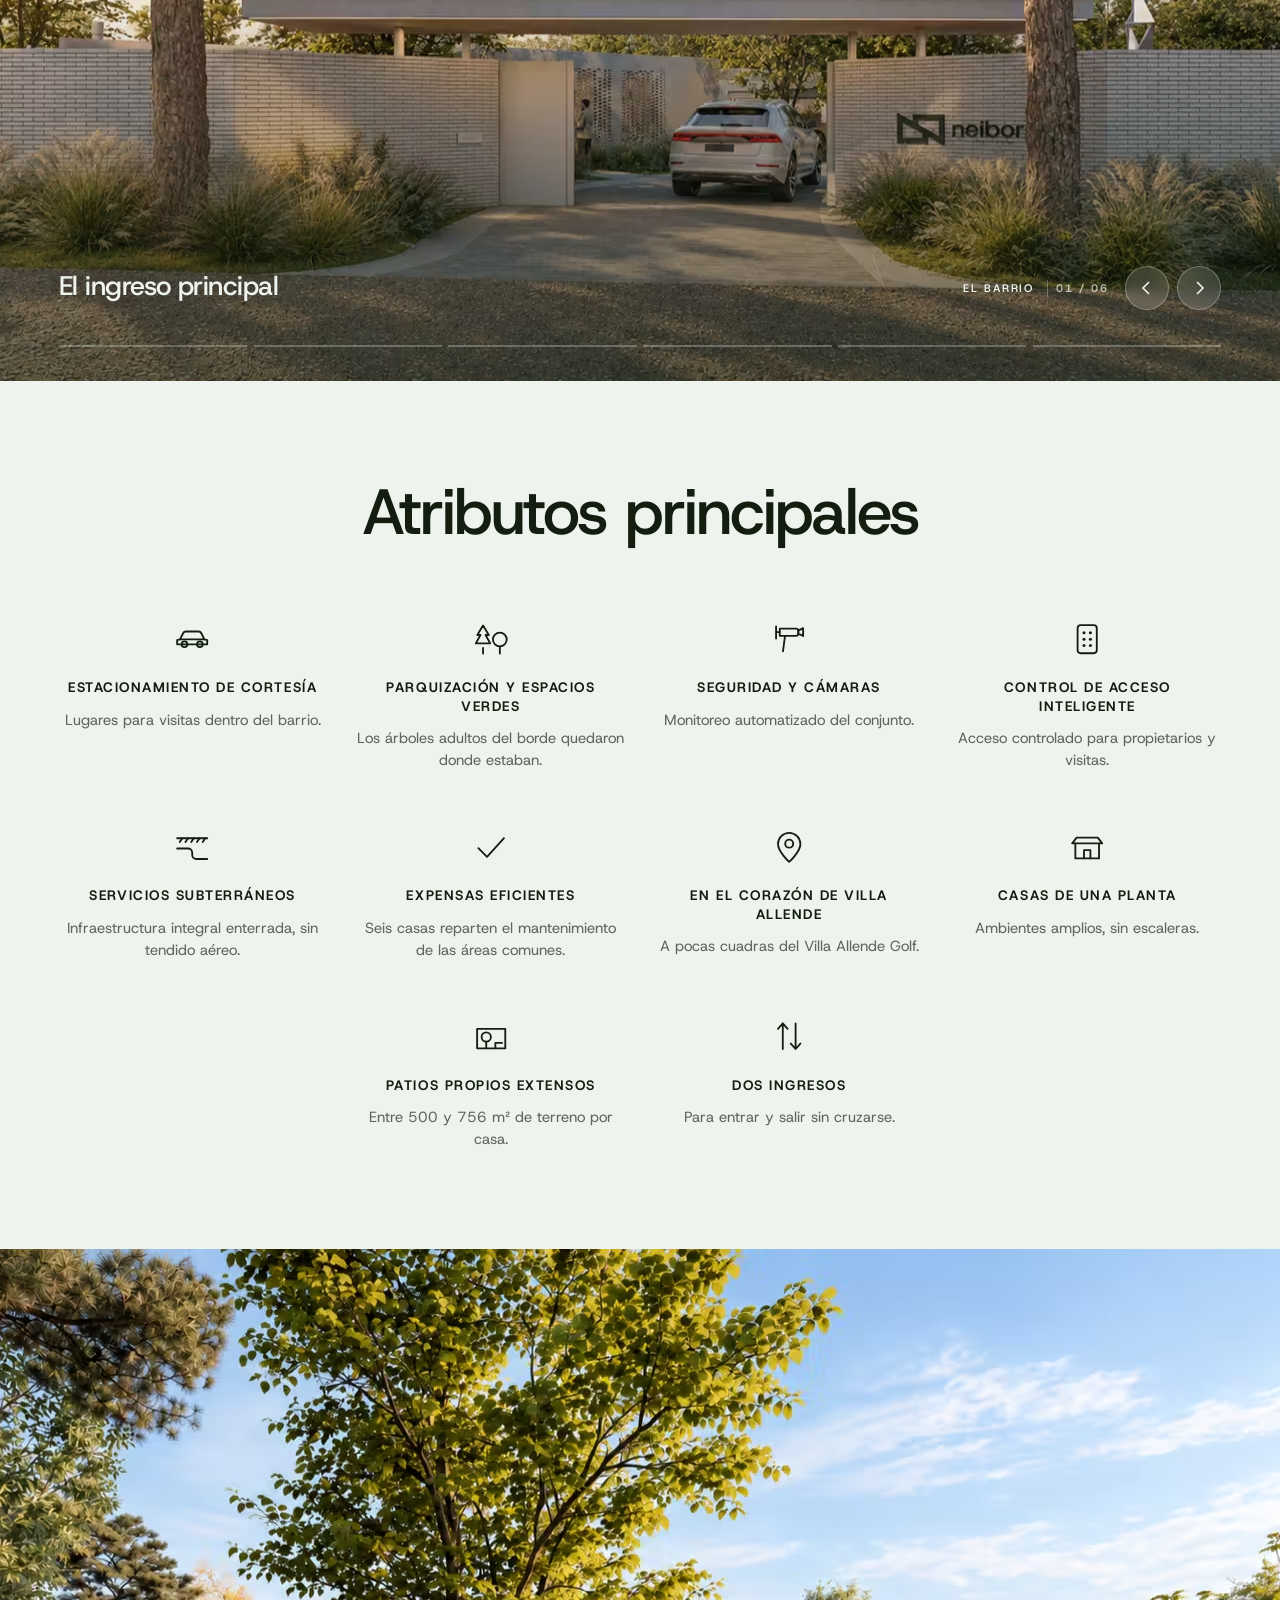
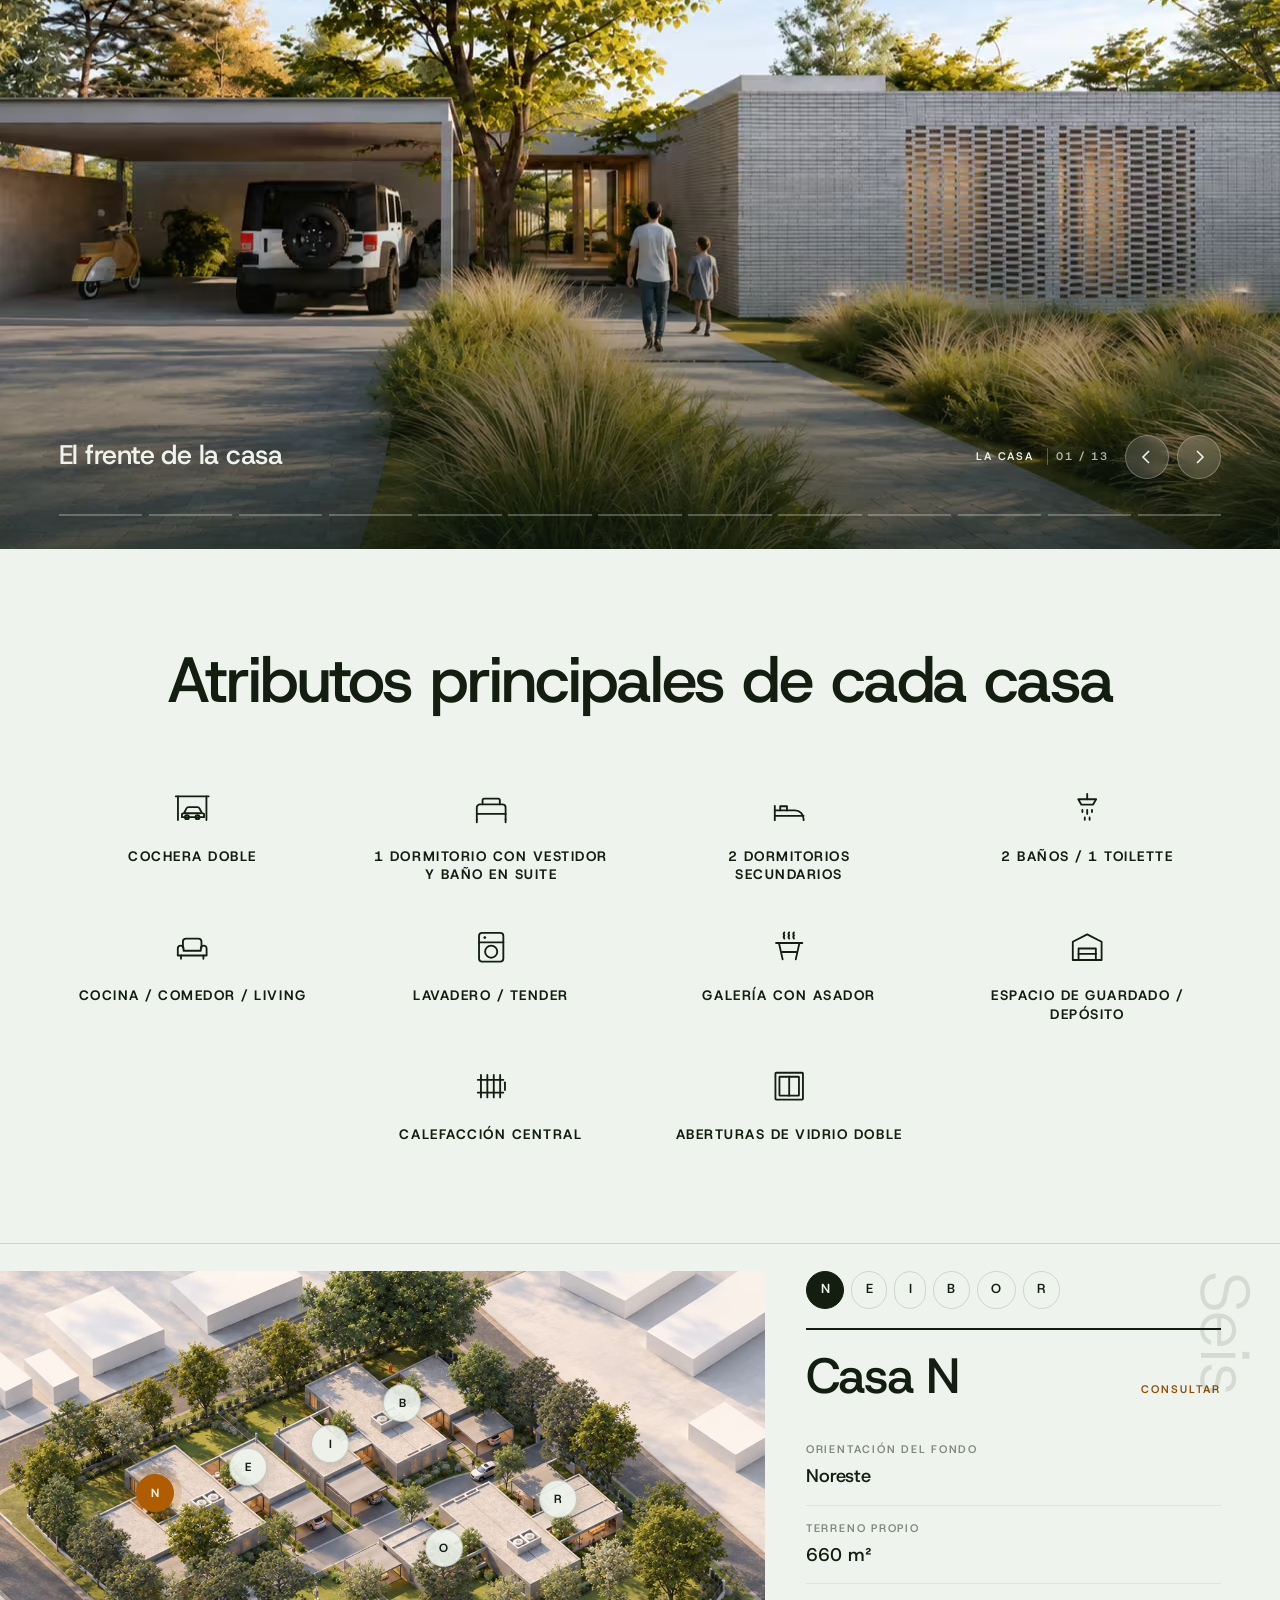
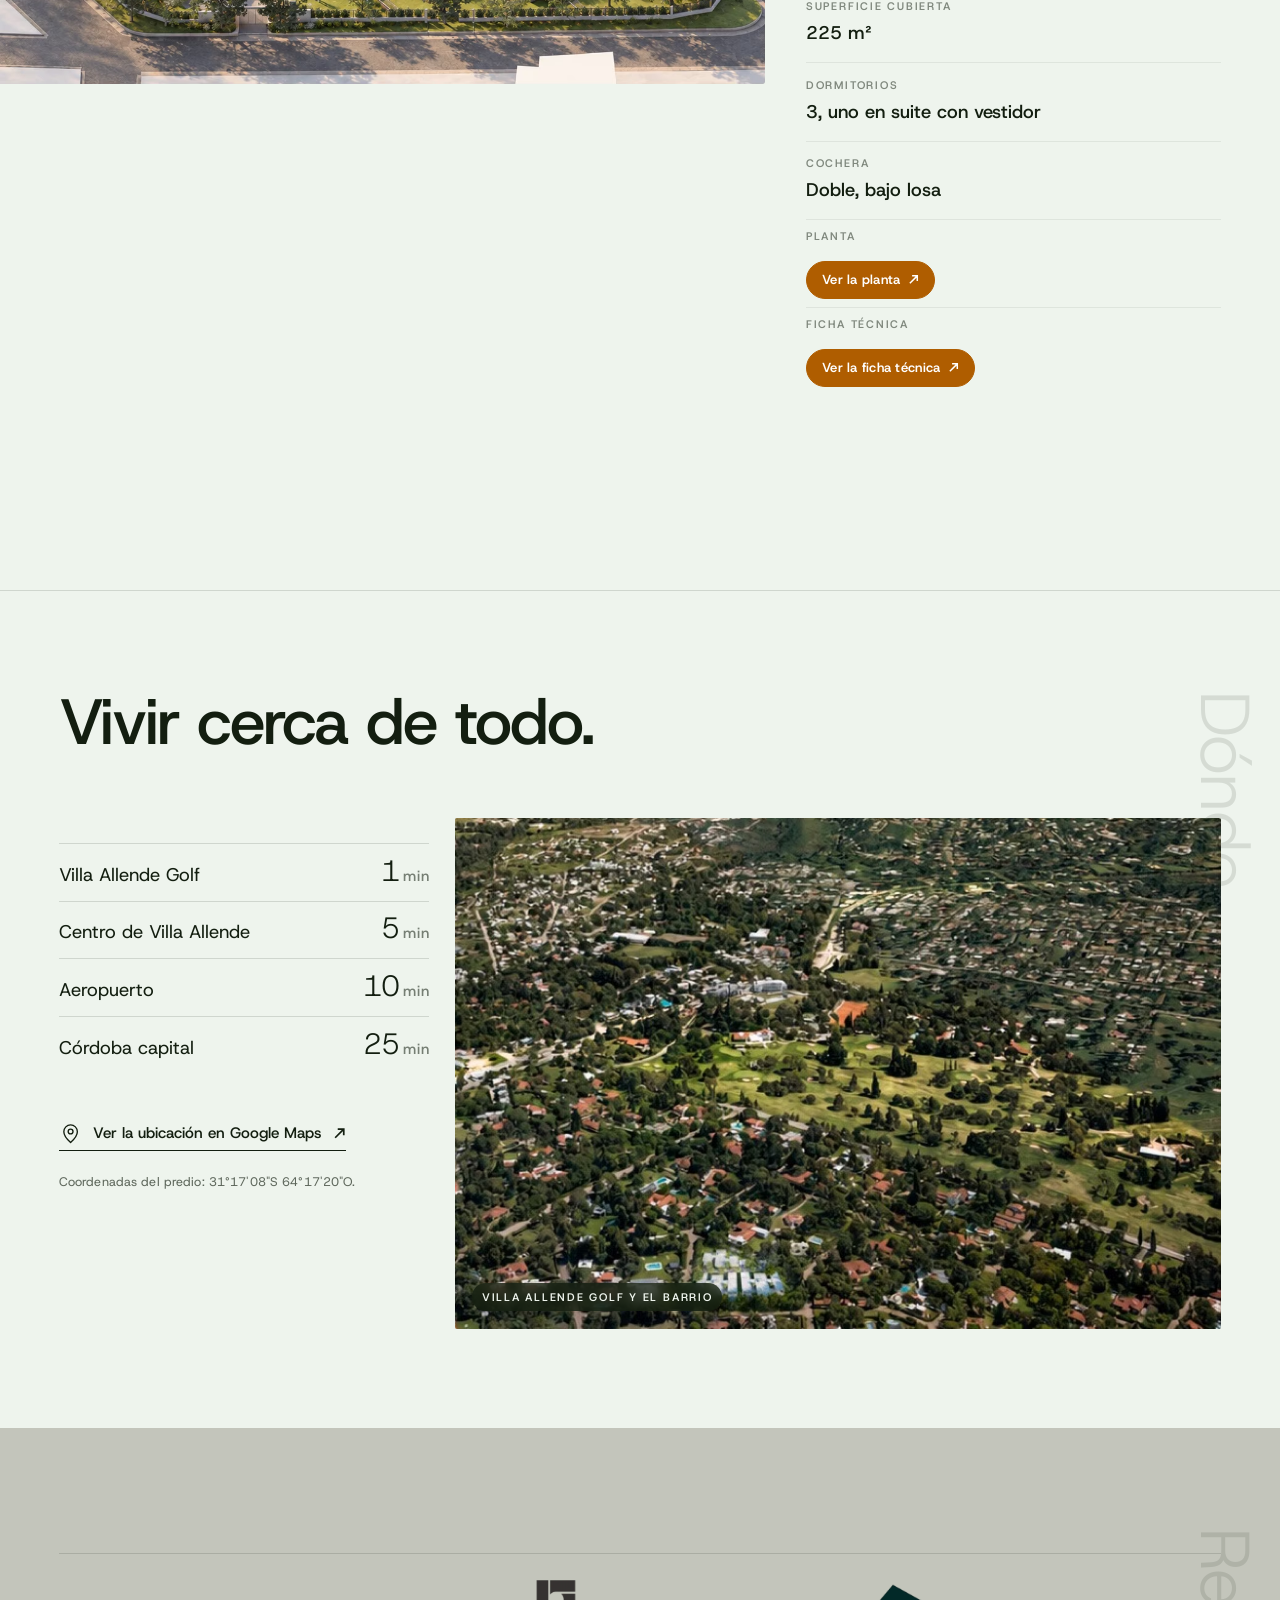
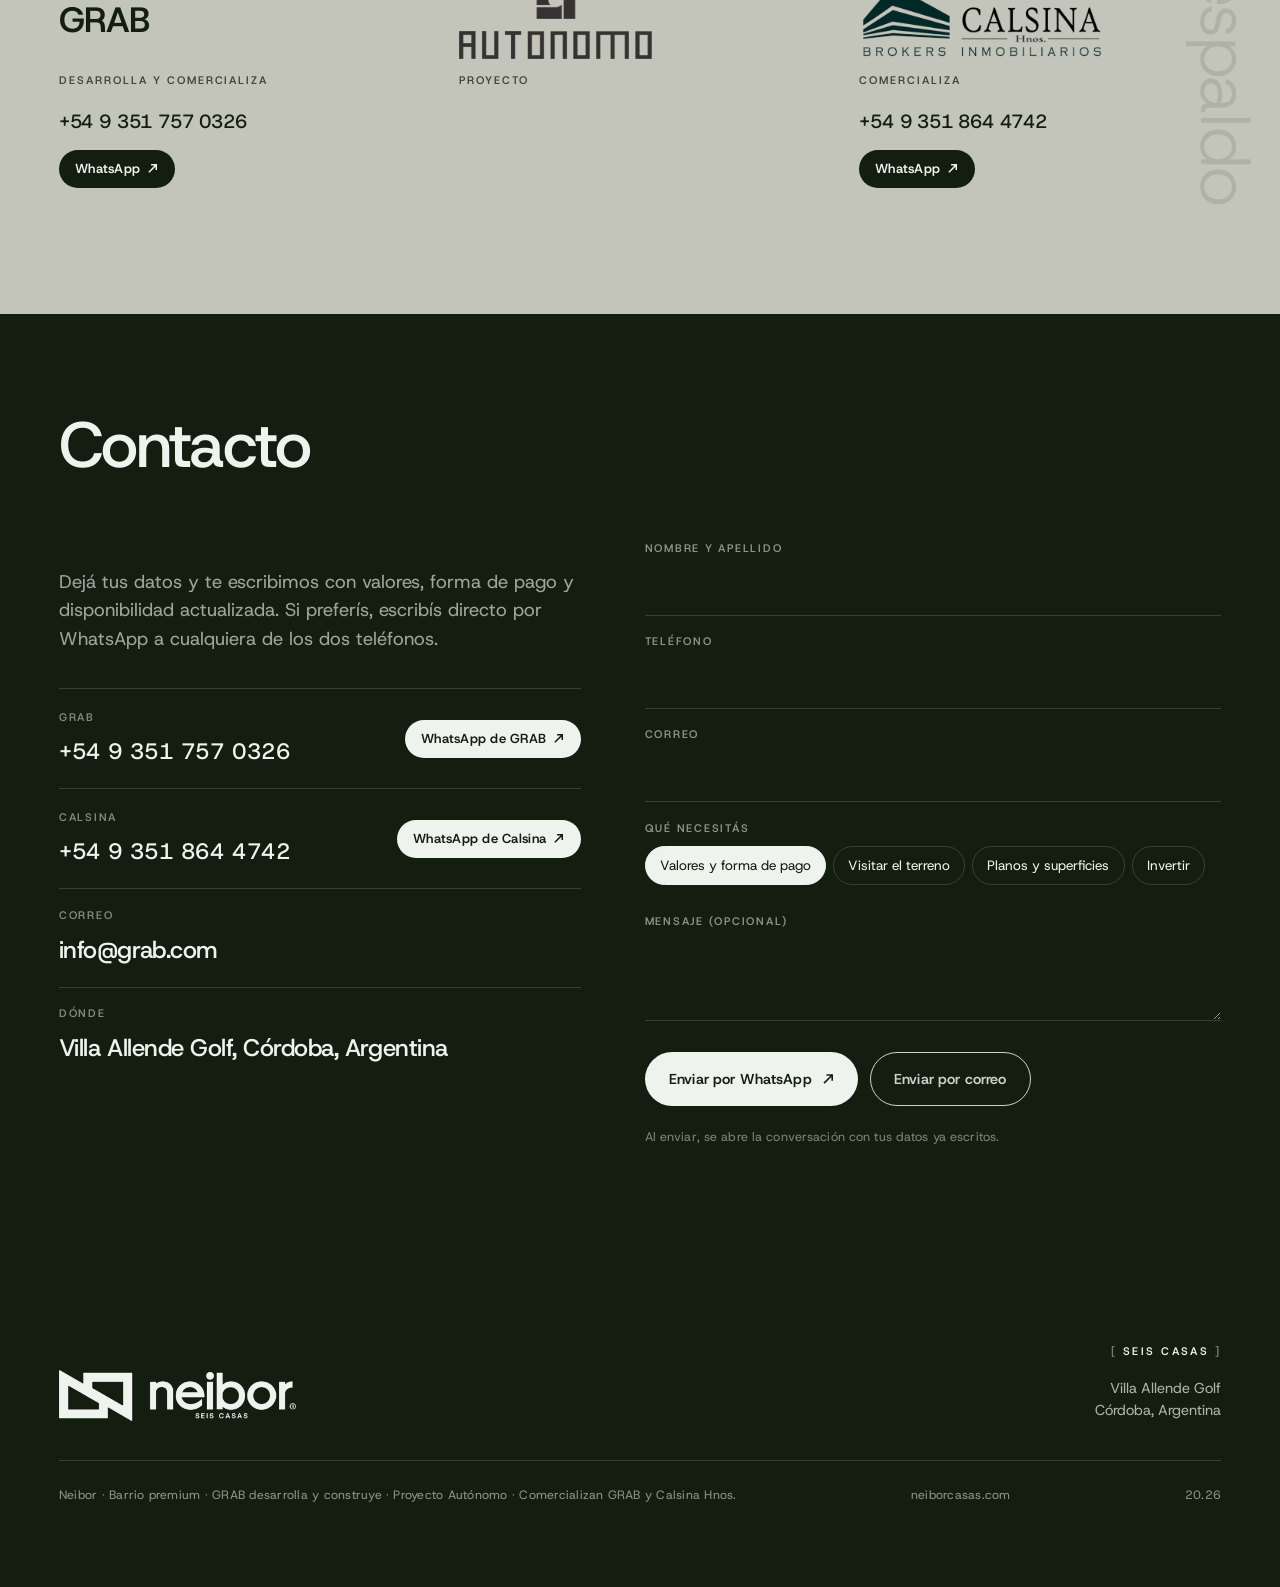
==== commit fad84ece: "Pie: el logotipo estaba estirado y el bloque de la derecha corrido Al <img> del pie le faltaba width" ====
--- a/index.html
+++ b/index.html
@@ -81,7 +81,7 @@
 <link rel="preconnect" href="https://fonts.googleapis.com">
 <link rel="preconnect" href="https://fonts.gstatic.com" crossorigin>
 <link rel="stylesheet" href="https://fonts.googleapis.com/css2?family=Host+Grotesk:wght@300;400;500;600;700&display=swap">
-<link rel="stylesheet" href="css/site.css?v=d63da4a5">
+<link rel="stylesheet" href="css/site.css?v=7b7214d7">
 <!-- La imagen del hero arranca junto con la hoja de estilos -->
 <link rel="preload" as="image" type="image/avif" href="img/hero-aerea-ancha-m.avif" media="(max-width: 760px)" fetchpriority="high">
 <link rel="preload" as="image" type="image/avif" href="img/hero-aerea-ancha.avif" media="(min-width: 761px)" fetchpriority="high">
@@ -784,10 +784,10 @@
 <footer class="pie">
   <div class="envoltura">
     <div class="pie__top">
-      <div class="pie__logo"><picture><source type="image/avif" srcset="img/logo-neibor-paper-m.avif"><source type="image/png" srcset="img/logo-neibor-paper-m.png"><img src="img/logo-neibor-paper-m.png" alt="Neibor. Seis casas." width="300" height="65" loading="lazy" decoding="async"></picture></div>
-      <div style="text-align:right">
+      <div class="pie__logo"><picture><source type="image/avif" srcset="img/logo-neibor-paper-m.avif"><source type="image/png" srcset="img/logo-neibor-paper-m.png"><img src="img/logo-neibor-paper-m.png" alt="Neibor. Seis casas." width="800" height="173" loading="lazy" decoding="async"></picture></div>
+      <div class="pie__donde">
         <span class="corchete">Seis casas</span>
-        <p style="margin:.9rem 0 0;font-size:.9rem;opacity:.7;line-height:1.5">Villa Allende Golf<br>Córdoba, Argentina</p>
+        <p class="pie__dir">Villa Allende Golf<br>Córdoba, Argentina</p>
       </div>
     </div>
     <div class="pie__bajo">
--- a/css/site.css
+++ b/css/site.css
@@ -479,7 +479,19 @@
 /* ---------- 11. Pie ---------- */
 .pie{ background:var(--tinta); color:var(--papel); padding:clamp(3rem,6vw,5rem) 0 clamp(3.2rem,6.4vw,5.4rem); }
 .pie__top{ display:flex; justify-content:space-between; gap:2rem; flex-wrap:wrap; align-items:flex-end; padding-bottom:2.4rem; border-bottom:1px solid var(--linea-oscura); }
-.pie__logo img{ height:clamp(34px,4vw,54px); }
+/* width:auto es lo que faltaba. Sin el, el ancho del atributo del <img>
+   queda firme y la altura del CSS lo aplasta: en el telefono salia de 300
+   por 34 cuando le correspondian 157 por 34. */
+.pie__logo img{ height:clamp(34px,4vw,54px); width:auto; }
+.pie__donde{ text-align:right; }
+.pie__dir{ margin:.9rem 0 0; font-size:.9rem; opacity:.7; line-height:1.5; }
+/* Cuando las dos columnas ya no entran al lado, se apilan y arrancan las dos
+   del mismo borde. Alineado a la derecha y apilado, el bloque flotaba en el
+   medio y cada renglon empezaba en un lugar distinto. */
+@media (max-width:520px){
+  .pie__top{ flex-direction:column; align-items:flex-start; gap:1.3rem; }
+  .pie__donde{ text-align:left; }
+}
 .pie__bajo{ display:flex; justify-content:space-between; gap:1.4rem; flex-wrap:wrap; padding-top:1.6rem; font-size:.76rem; opacity:.55; letter-spacing:.02em; }
 
 /* ---------- 12. Animaciones de entrada ---------- */
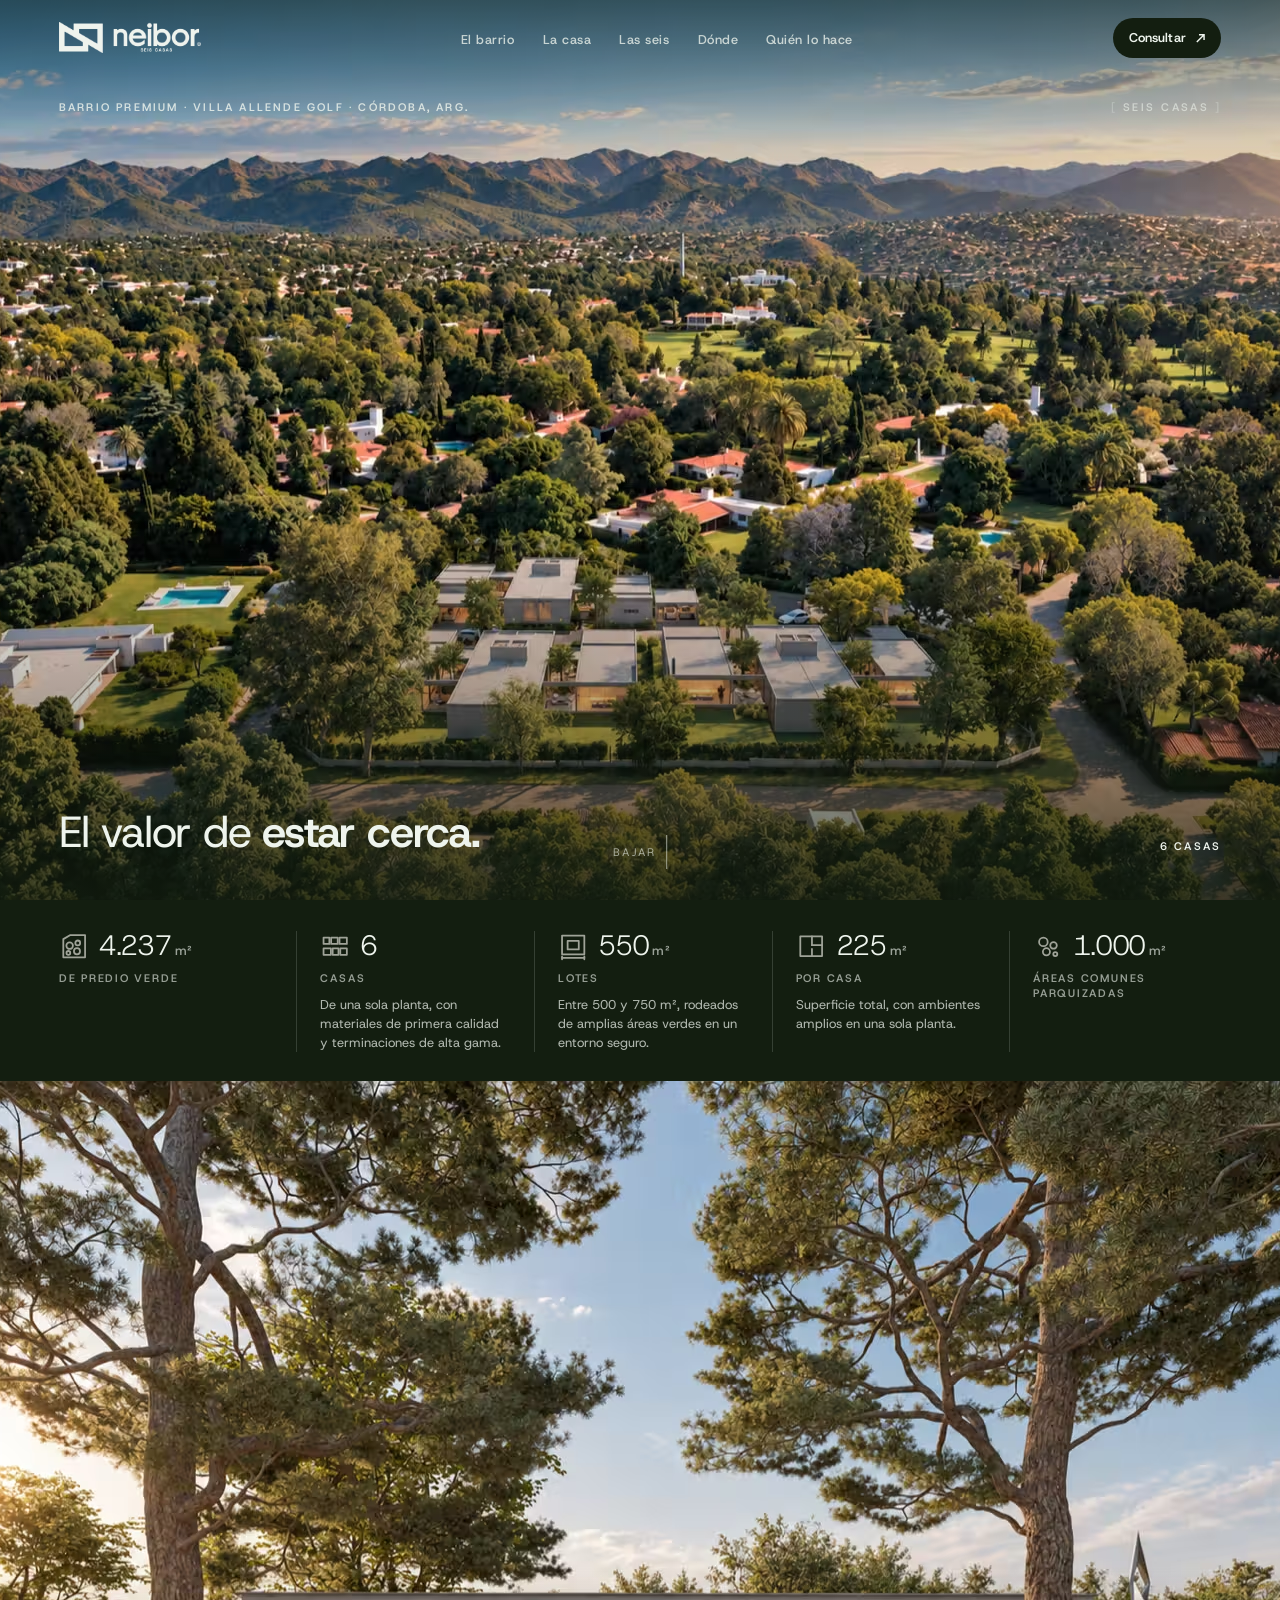
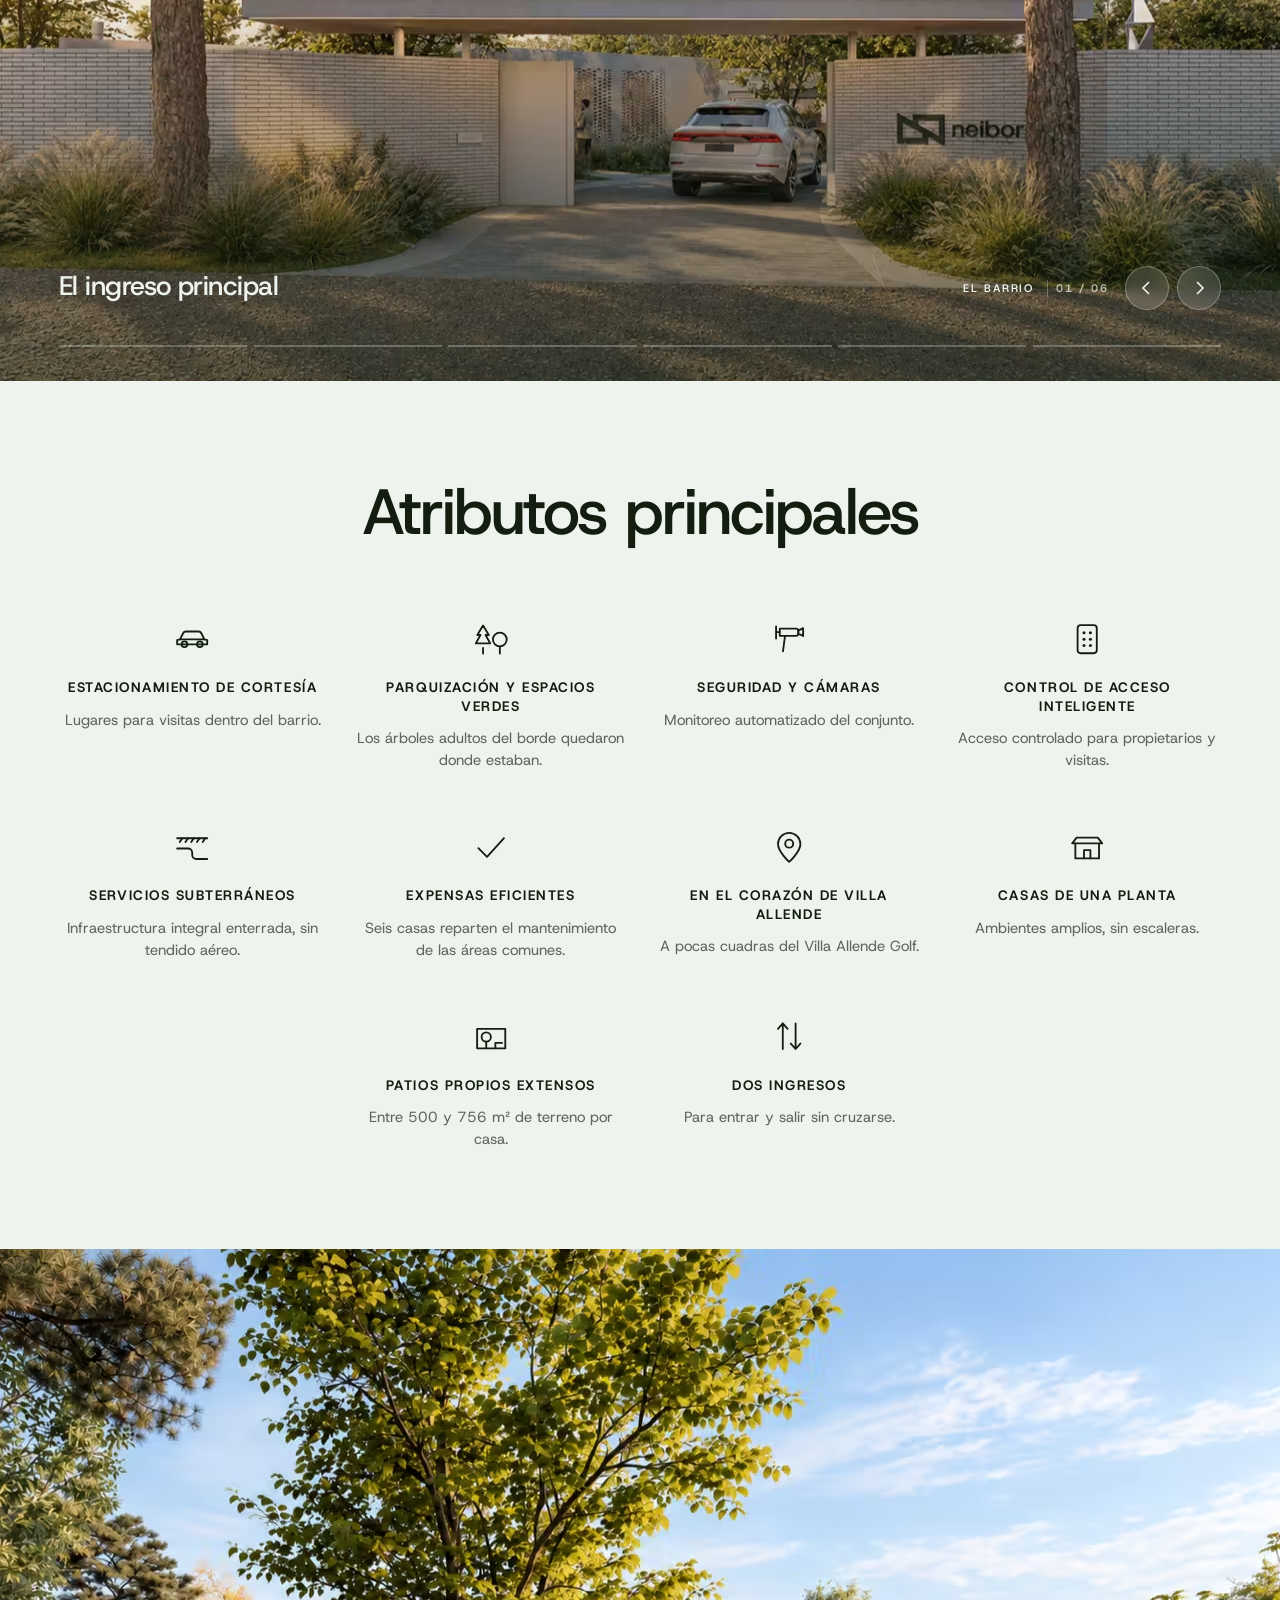
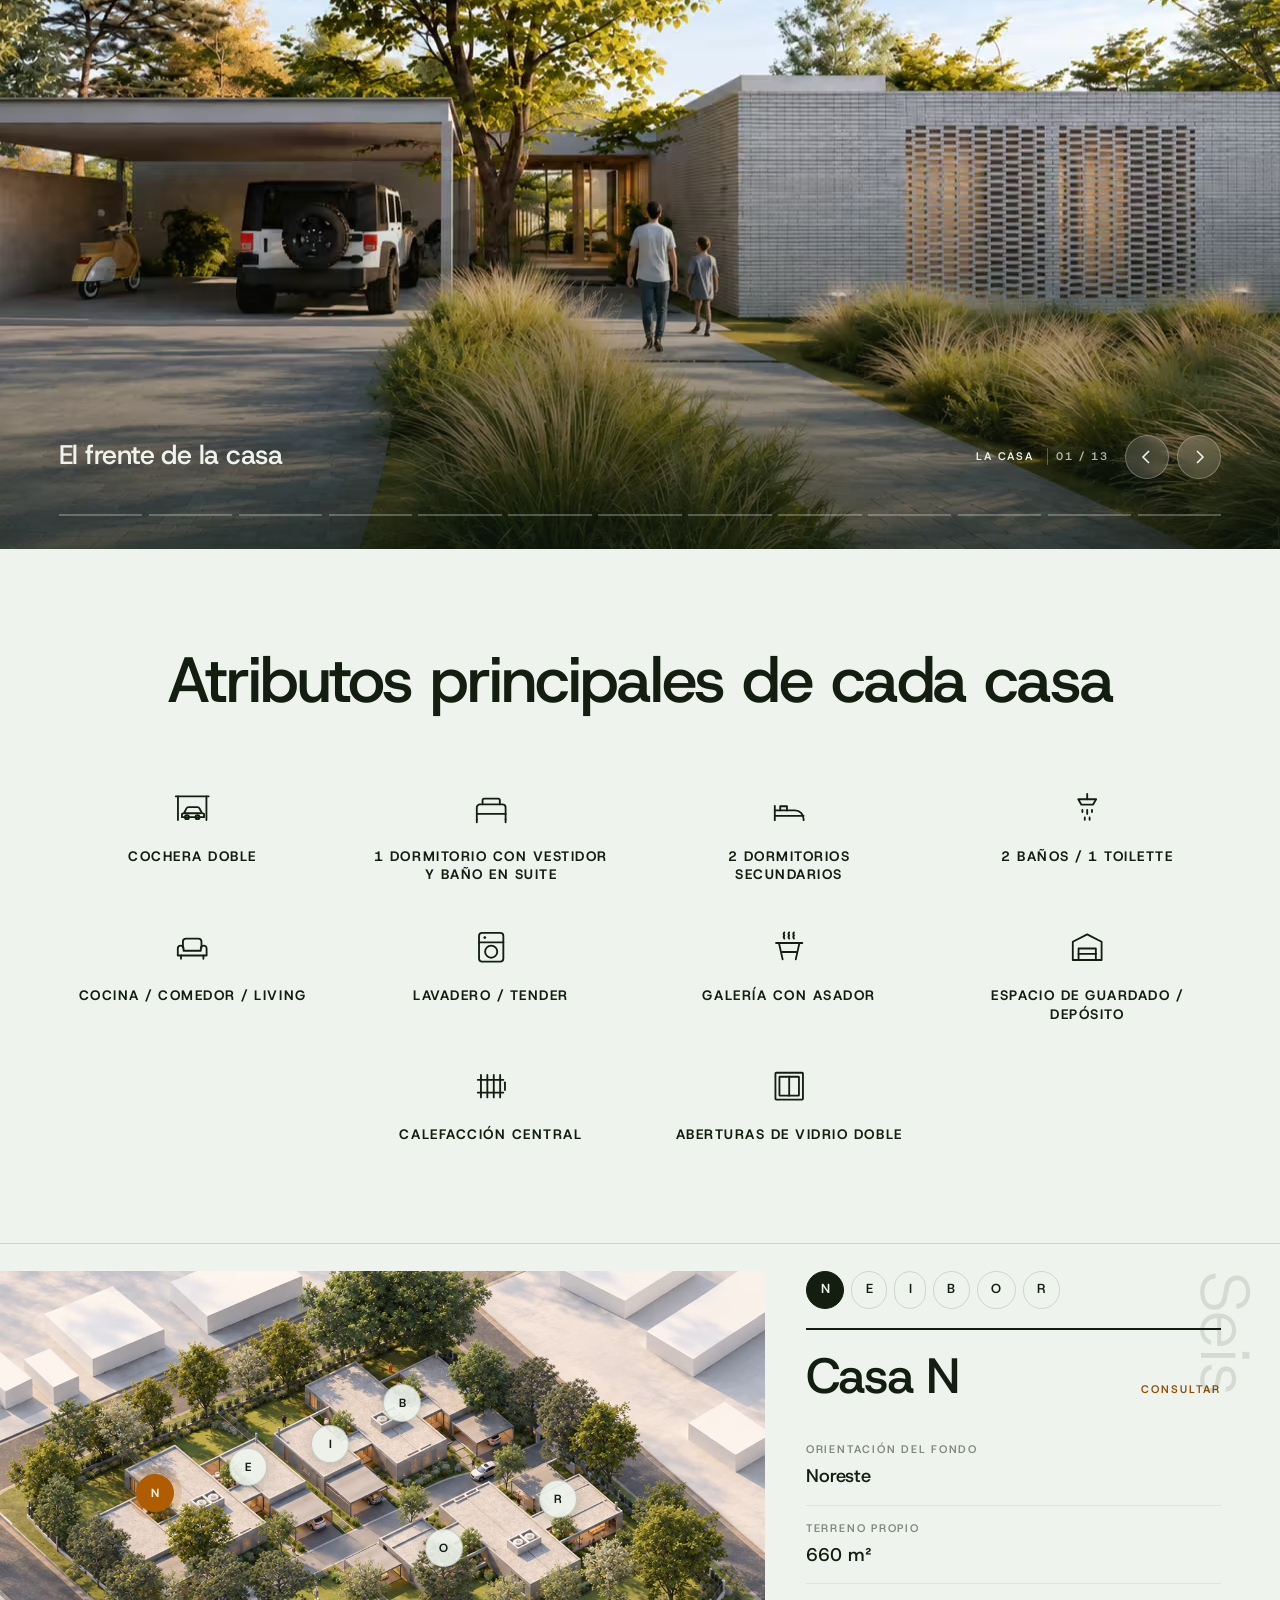
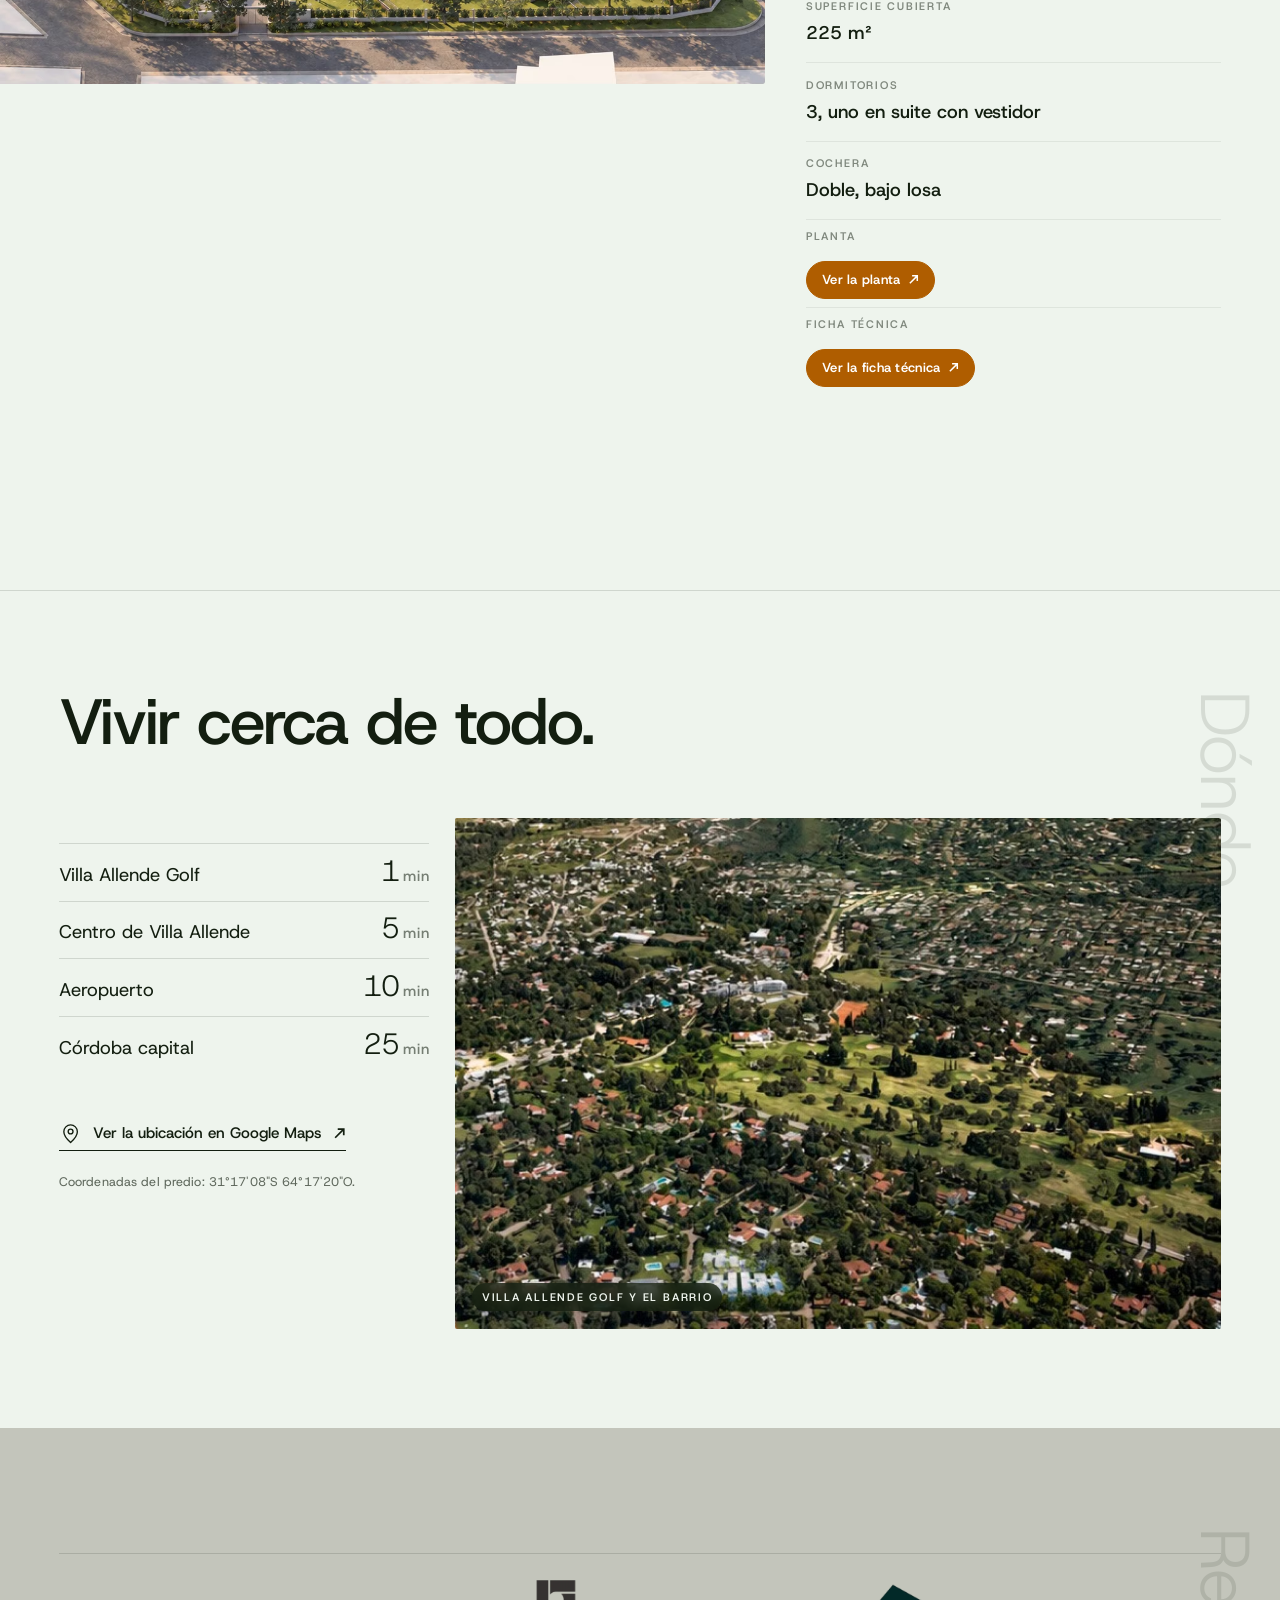
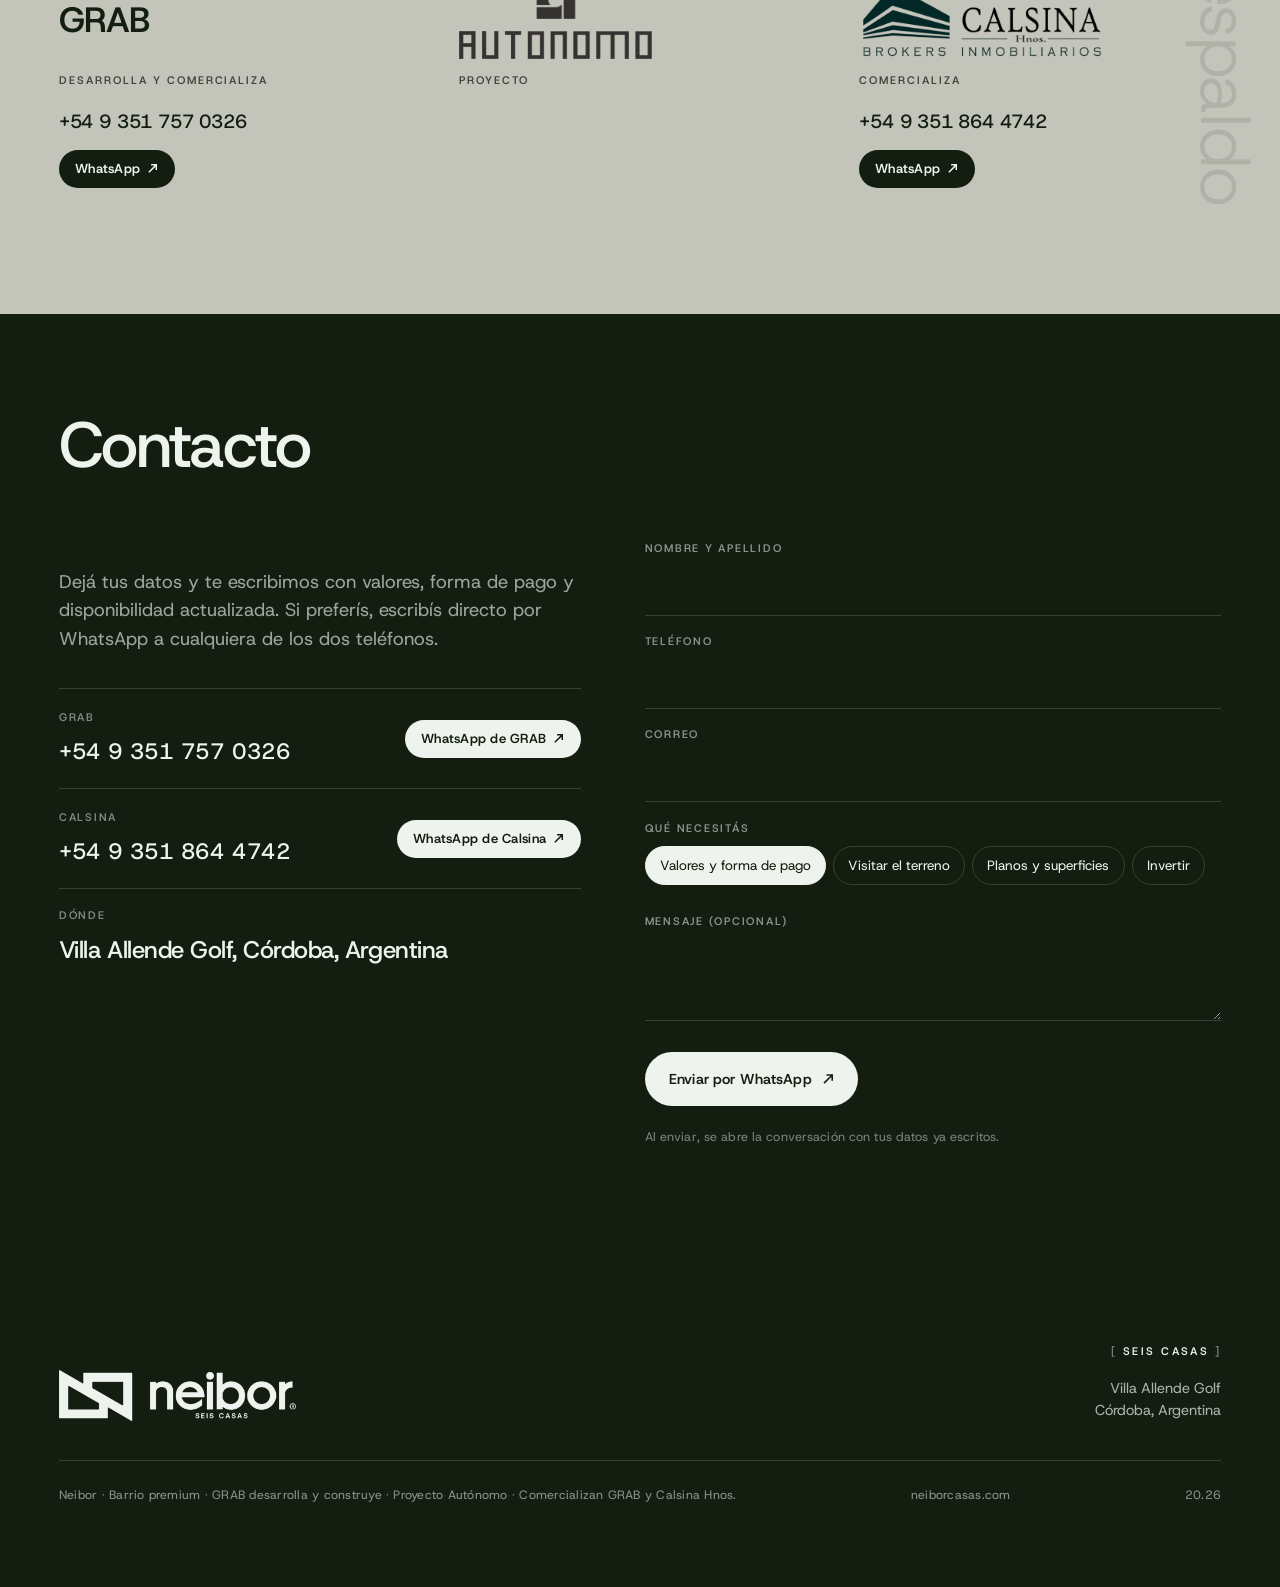
==== commit 99e967ef: "Reparto de consultas entre GRAB y Calsina, mitad y mitad Los tres botones genericos (Consultar, Pedi" ====
--- a/index.html
+++ b/index.html
@@ -732,7 +732,6 @@
         </ul>
 
         <ul class="datos-directos rev rev-d3">
-          <li><small>Correo</small><a href="mailto:info@grab.com?subject=Consulta%20Neibor">info@grab.com</a></li>
           <li><small>Dónde</small><a href="#donde">Villa Allende Golf, Córdoba, Argentina</a></li>
         </ul>
       </div>
@@ -754,7 +753,6 @@
 
         <div class="acciones" style="margin-top:1.4rem">
           <button class="btn" type="submit">Enviar por WhatsApp<svg class="flecha" viewBox="0 0 12 12" aria-hidden="true" fill="none" stroke="currentColor" stroke-width="1.6"><path d="M2 10 L10 2 M4.4 2 H10 V7.6"/></svg></button>
-          <button class="btn btn--fantasma" type="button" id="por-mail">Enviar por correo</button>
         </div>
         <p class="nota" style="margin-top:1.4rem">Al enviar, se abre la conversación con tus datos ya escritos.</p>
       </form>
@@ -798,6 +796,6 @@
   </div>
 </footer>
 
-<script src="js/site.js?v=77339985"></script>
+<script src="js/site.js?v=224e0d8e"></script>
 </body>
 </html>
